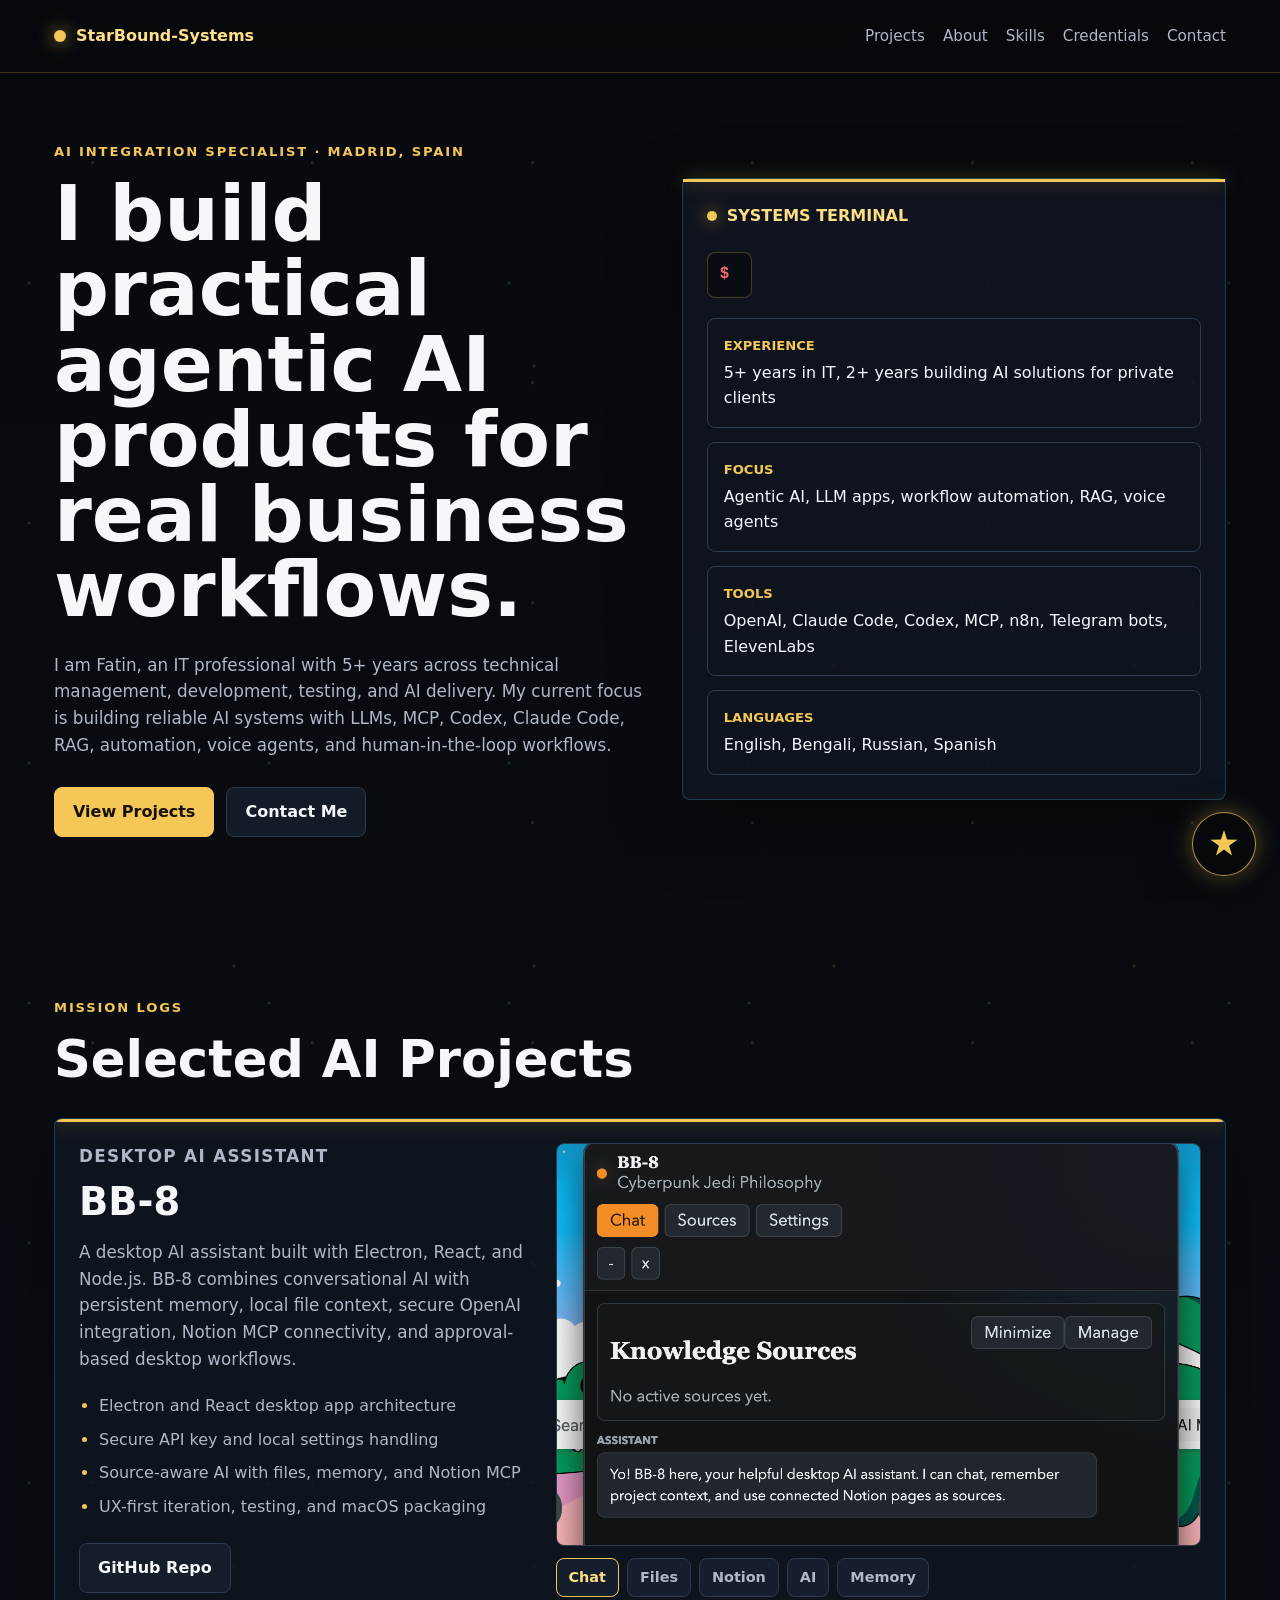
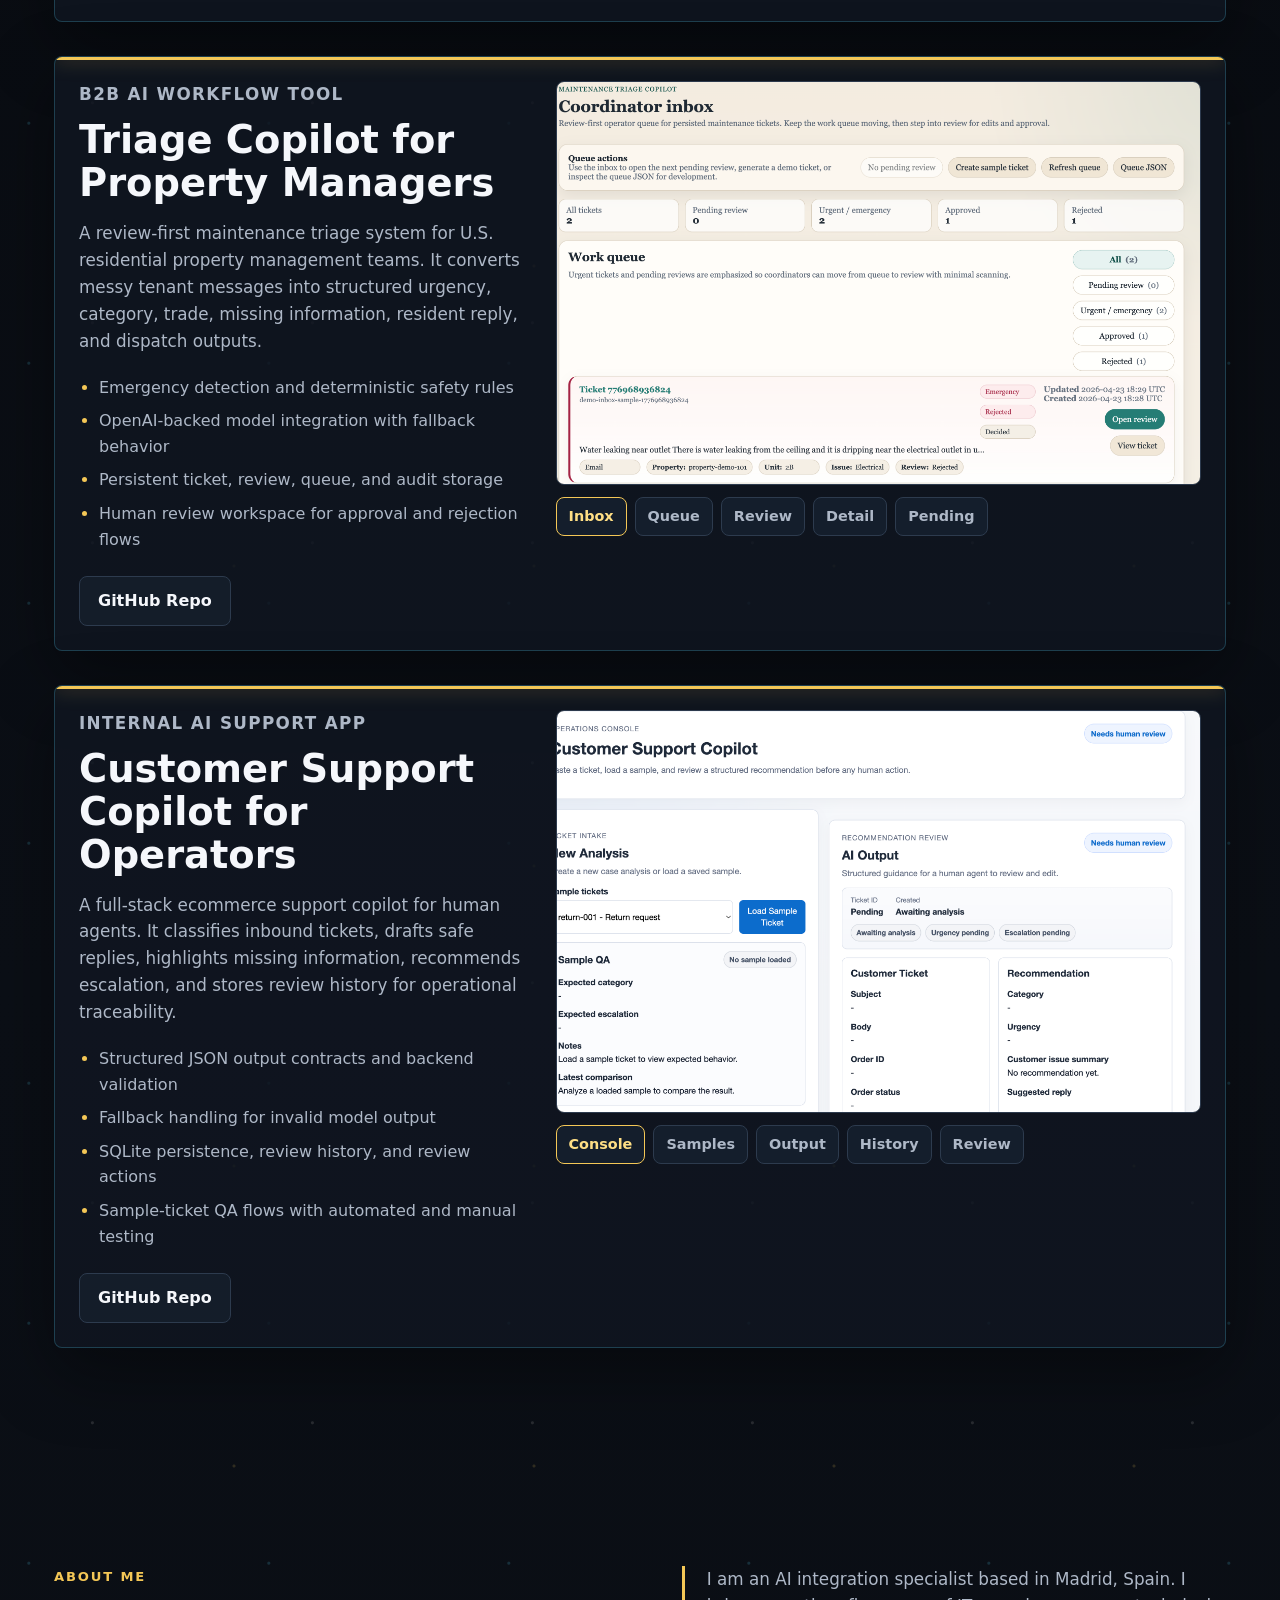
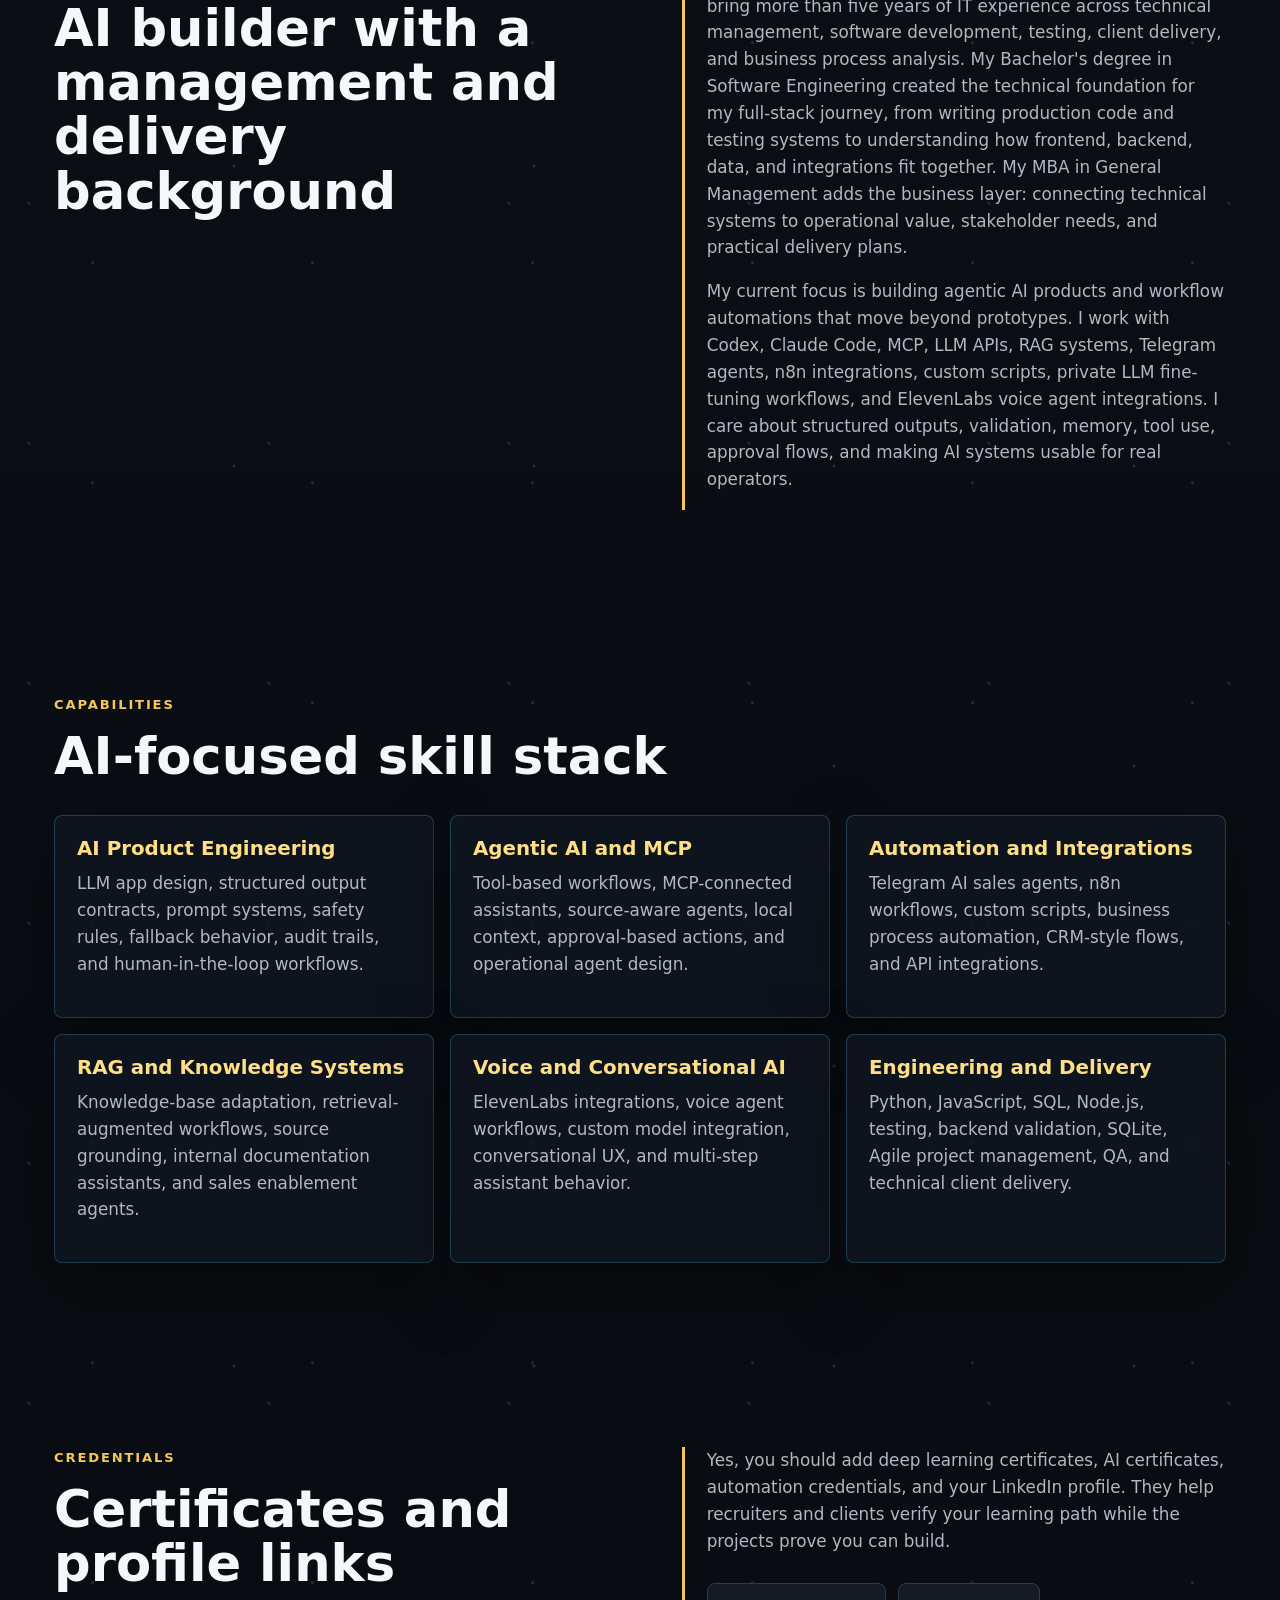
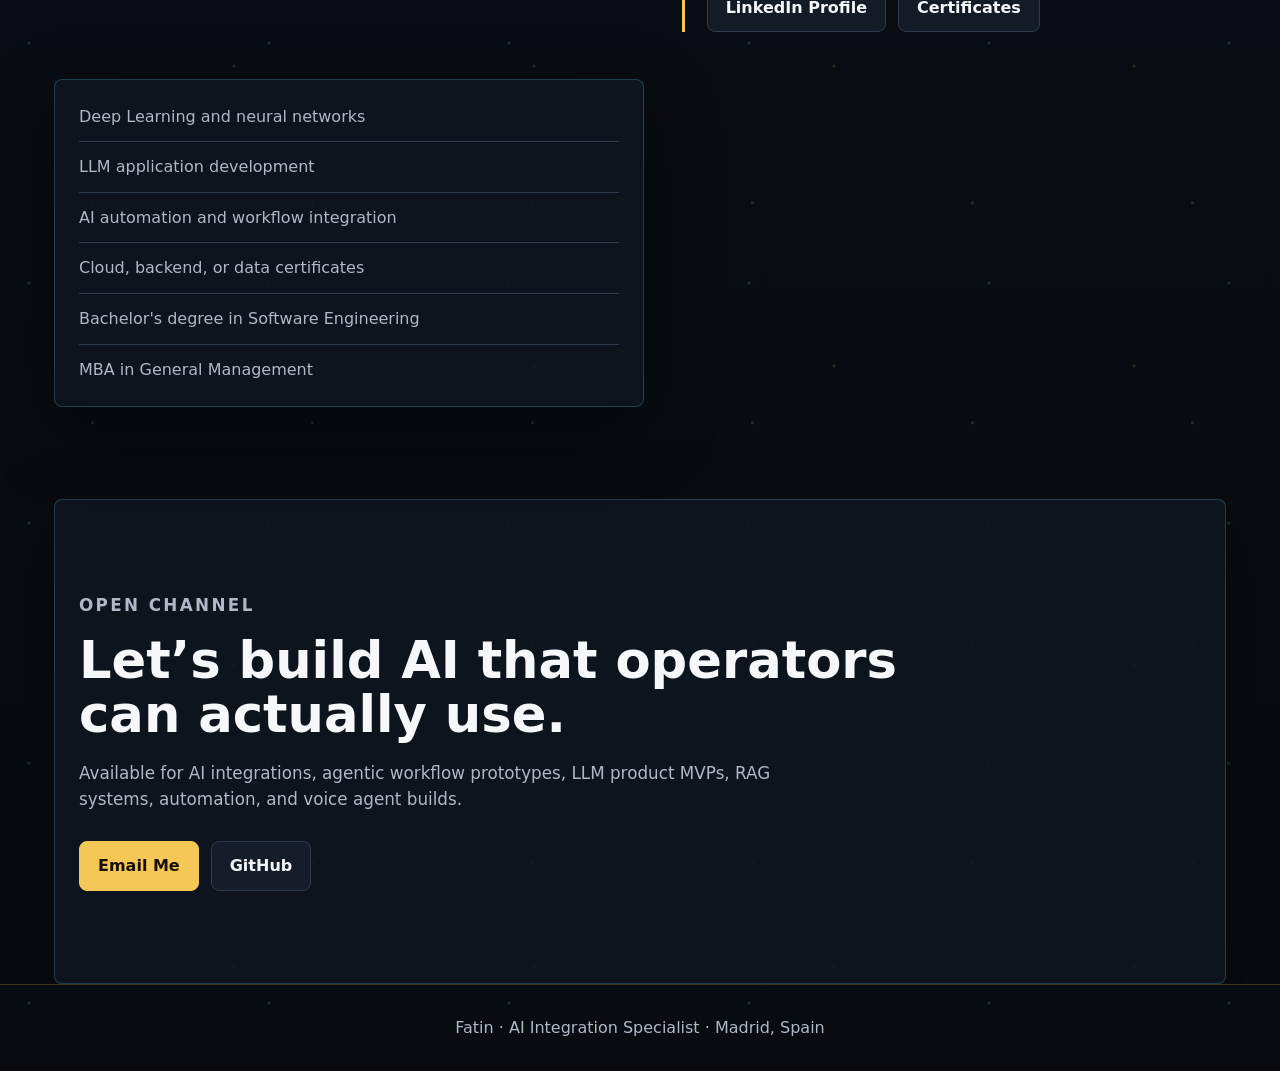
==== index.html @ 88a0e670 "To the Starrrr" ====
<!DOCTYPE html>
<html lang="en">
  <head>
    <meta charset="UTF-8" />
    <meta name="viewport" content="width=device-width, initial-scale=1.0" />
    <meta
      name="description"
      content="Fatin is an AI integration specialist and full-stack builder focused on agentic AI, workflow automation, LLM products, RAG, voice agents, and practical business AI systems."
    />
    <title>Fatin | AI Integration Specialist</title>
    <link rel="stylesheet" href="styles.css" />
  </head>
  <body>
    <header class="site-header">
      <nav class="nav" aria-label="Primary navigation">
        <a class="brand" href="#top" aria-label="StarBound-Systems portfolio home">
          <span class="brand-mark" aria-hidden="true"></span>
          <span>StarBound-Systems</span>
        </a>
        <div class="nav-links">
          <a href="#projects">Projects</a>
          <a href="#about">About</a>
          <a href="#skills">Skills</a>
          <a href="#credentials">Credentials</a>
          <a href="#contact">Contact</a>
        </div>
      </nav>
    </header>

    <main id="top">
      <section class="hero section-grid" aria-labelledby="hero-title">
        <div class="hero-copy">
          <p class="eyebrow">AI Integration Specialist · Madrid, Spain</p>
          <h1 id="hero-title">I build practical agentic AI products for real business workflows.</h1>
          <p class="hero-text">
            I am Fatin, an IT professional with 5+ years across technical management, development,
            testing, and AI delivery. My current focus is building reliable AI systems with LLMs,
            MCP, Codex, Claude Code, RAG, automation, voice agents, and human-in-the-loop workflows.
          </p>
          <div class="hero-actions" aria-label="Primary actions">
            <a class="button button-primary" href="#projects">View Projects</a>
            <a class="button button-secondary" href="#contact">Contact Me</a>
          </div>
        </div>

        <div class="command-panel" aria-label="Profile highlights">
          <div class="panel-header">
            <span class="status-light" aria-hidden="true"></span>
            <span>Systems Terminal</span>
          </div>
          <div class="terminal-line" aria-label="Startup command">
            <span class="prompt">$</span>
            <span class="typed-command">./launch StarBound-Systems</span>
          </div>
          <dl class="signal-list">
            <div>
              <dt>Experience</dt>
              <dd>5+ years in IT, 2+ years building AI solutions for private clients</dd>
            </div>
            <div>
              <dt>Focus</dt>
              <dd>Agentic AI, LLM apps, workflow automation, RAG, voice agents</dd>
            </div>
            <div>
              <dt>Tools</dt>
              <dd>OpenAI, Claude Code, Codex, MCP, n8n, Telegram bots, ElevenLabs</dd>
            </div>
            <div>
              <dt>Languages</dt>
              <dd>English, Bengali, Russian, Spanish</dd>
            </div>
          </dl>
        </div>
      </section>

      <section class="section" id="projects" aria-labelledby="projects-title">
        <div class="section-heading">
          <p class="eyebrow">Mission Logs</p>
          <h2 id="projects-title">Selected AI Projects</h2>
        </div>

        <article class="project-showcase" data-project>
          <div class="project-copy">
            <p class="project-kicker">Desktop AI assistant</p>
            <h3>BB-8</h3>
            <p>
              A desktop AI assistant built with Electron, React, and Node.js. BB-8 combines
              conversational AI with persistent memory, local file context, secure OpenAI
              integration, Notion MCP connectivity, and approval-based desktop workflows.
            </p>
            <ul class="feature-list">
              <li>Electron and React desktop app architecture</li>
              <li>Secure API key and local settings handling</li>
              <li>Source-aware AI with files, memory, and Notion MCP</li>
              <li>UX-first iteration, testing, and macOS packaging</li>
            </ul>
            <a class="button button-secondary" href="https://github.com/fashzd/BB-8-Agentic-APP" target="_blank" rel="noreferrer">GitHub Repo</a>
          </div>
          <div class="project-media">
            <img
              class="project-image"
              src="assets/projects/bb8/bb8-chat.png"
              alt="BB-8 desktop assistant chat and knowledge source interface"
              data-main-image
            />
            <div class="thumb-row" aria-label="BB-8 screenshots">
              <button class="thumb is-active" type="button" data-image="assets/projects/bb8/bb8-chat.png">Chat</button>
              <button class="thumb" type="button" data-image="assets/projects/bb8/bb8-workspace-files.png">Files</button>
              <button class="thumb" type="button" data-image="assets/projects/bb8/bb8-notion-search.png">Notion</button>
              <button class="thumb" type="button" data-image="assets/projects/bb8/bb8-ai-settings.png">AI</button>
              <button class="thumb" type="button" data-image="assets/projects/bb8/bb8-memory.png">Memory</button>
            </div>
          </div>
        </article>

        <article class="project-showcase" data-project>
          <div class="project-copy">
            <p class="project-kicker">B2B AI workflow tool</p>
            <h3>Triage Copilot for Property Managers</h3>
            <p>
              A review-first maintenance triage system for U.S. residential property management
              teams. It converts messy tenant messages into structured urgency, category, trade,
              missing information, resident reply, and dispatch outputs.
            </p>
            <ul class="feature-list">
              <li>Emergency detection and deterministic safety rules</li>
              <li>OpenAI-backed model integration with fallback behavior</li>
              <li>Persistent ticket, review, queue, and audit storage</li>
              <li>Human review workspace for approval and rejection flows</li>
            </ul>
            <a class="button button-secondary" href="https://github.com/fashzd/Tirage_Copilot_LMM_Property-Manager-DEMO-" target="_blank" rel="noreferrer">GitHub Repo</a>
          </div>
          <div class="project-media">
            <img
              class="project-image"
              src="assets/projects/triage-copilot/coordinator-inbox.png"
              alt="Maintenance Triage Copilot coordinator inbox"
              data-main-image
            />
            <div class="thumb-row" aria-label="Triage Copilot screenshots">
              <button class="thumb is-active" type="button" data-image="assets/projects/triage-copilot/coordinator-inbox.png">Inbox</button>
              <button class="thumb" type="button" data-image="assets/projects/triage-copilot/work-queue.png">Queue</button>
              <button class="thumb" type="button" data-image="assets/projects/triage-copilot/review-workspace.png">Review</button>
              <button class="thumb" type="button" data-image="assets/projects/triage-copilot/review-detail.png">Detail</button>
              <button class="thumb" type="button" data-image="assets/projects/triage-copilot/pending-review.png">Pending</button>
            </div>
          </div>
        </article>

        <article class="project-showcase" data-project>
          <div class="project-copy">
            <p class="project-kicker">Internal AI support app</p>
            <h3>Customer Support Copilot for Operators</h3>
            <p>
              A full-stack ecommerce support copilot for human agents. It classifies inbound
              tickets, drafts safe replies, highlights missing information, recommends escalation,
              and stores review history for operational traceability.
            </p>
            <ul class="feature-list">
              <li>Structured JSON output contracts and backend validation</li>
              <li>Fallback handling for invalid model output</li>
              <li>SQLite persistence, review history, and review actions</li>
              <li>Sample-ticket QA flows with automated and manual testing</li>
            </ul>
            <a class="button button-secondary" href="https://github.com/fashzd/LLM_APP_Customer_Support_COPILOT" target="_blank" rel="noreferrer">GitHub Repo</a>
          </div>
          <div class="project-media">
            <img
              class="project-image"
              src="assets/projects/customer-support-copilot/operations-console.png"
              alt="Customer Support Copilot operations console"
              data-main-image
            />
            <div class="thumb-row" aria-label="Customer Support Copilot screenshots">
              <button class="thumb is-active" type="button" data-image="assets/projects/customer-support-copilot/operations-console.png">Console</button>
              <button class="thumb" type="button" data-image="assets/projects/customer-support-copilot/sample-picker.png">Samples</button>
              <button class="thumb" type="button" data-image="assets/projects/customer-support-copilot/analysis-output.png">Output</button>
              <button class="thumb" type="button" data-image="assets/projects/customer-support-copilot/review-history.png">History</button>
              <button class="thumb" type="button" data-image="assets/projects/customer-support-copilot/review-action-saved.png">Review</button>
            </div>
          </div>
        </article>
      </section>

      <section class="section about-grid" id="about" aria-labelledby="about-title">
        <div class="section-heading">
          <p class="eyebrow">About Me</p>
          <h2 id="about-title">AI builder with a management and delivery background</h2>
        </div>
        <div class="about-copy">
          <p>
            I am an AI integration specialist based in Madrid, Spain. I bring more than five years
            of IT experience across technical management, software development, testing, client
            delivery, and business process analysis. My Bachelor&apos;s degree in Software Engineering
            created the technical foundation for my full-stack journey, from writing production
            code and testing systems to understanding how frontend, backend, data, and integrations
            fit together. My MBA in General Management adds the business layer: connecting technical
            systems to operational value, stakeholder needs, and practical delivery plans.
          </p>
          <p>
            My current focus is building agentic AI products and workflow automations that move
            beyond prototypes. I work with Codex, Claude Code, MCP, LLM APIs, RAG systems, Telegram
            agents, n8n integrations, custom scripts, private LLM fine-tuning workflows, and
            ElevenLabs voice agent integrations. I care about structured outputs, validation,
            memory, tool use, approval flows, and making AI systems usable for real operators.
          </p>
        </div>
      </section>

      <section class="section" id="skills" aria-labelledby="skills-title">
        <div class="section-heading">
          <p class="eyebrow">Capabilities</p>
          <h2 id="skills-title">AI-focused skill stack</h2>
        </div>
        <div class="skills-grid">
          <section class="skill-band">
            <h3>AI Product Engineering</h3>
            <p>LLM app design, structured output contracts, prompt systems, safety rules, fallback behavior, audit trails, and human-in-the-loop workflows.</p>
          </section>
          <section class="skill-band">
            <h3>Agentic AI and MCP</h3>
            <p>Tool-based workflows, MCP-connected assistants, source-aware agents, local context, approval-based actions, and operational agent design.</p>
          </section>
          <section class="skill-band">
            <h3>Automation and Integrations</h3>
            <p>Telegram AI sales agents, n8n workflows, custom scripts, business process automation, CRM-style flows, and API integrations.</p>
          </section>
          <section class="skill-band">
            <h3>RAG and Knowledge Systems</h3>
            <p>Knowledge-base adaptation, retrieval-augmented workflows, source grounding, internal documentation assistants, and sales enablement agents.</p>
          </section>
          <section class="skill-band">
            <h3>Voice and Conversational AI</h3>
            <p>ElevenLabs integrations, voice agent workflows, custom model integration, conversational UX, and multi-step assistant behavior.</p>
          </section>
          <section class="skill-band">
            <h3>Engineering and Delivery</h3>
            <p>Python, JavaScript, SQL, Node.js, testing, backend validation, SQLite, Agile project management, QA, and technical client delivery.</p>
          </section>
        </div>
      </section>

      <section class="section credential-grid" id="credentials" aria-labelledby="credentials-title">
        <div class="section-heading">
          <p class="eyebrow">Credentials</p>
          <h2 id="credentials-title">Certificates and profile links</h2>
        </div>
        <div class="credential-copy">
          <p>
            Yes, you should add deep learning certificates, AI certificates, automation credentials,
            and your LinkedIn profile. They help recruiters and clients verify your learning path
            while the projects prove you can build.
          </p>
          <div class="credential-actions">
            <a class="button button-secondary" href="#" aria-label="LinkedIn profile placeholder">LinkedIn Profile</a>
            <a class="button button-secondary" href="#" aria-label="Certificates placeholder">Certificates</a>
          </div>
        </div>
        <ul class="credential-list">
          <li>Deep Learning and neural networks</li>
          <li>LLM application development</li>
          <li>AI automation and workflow integration</li>
          <li>Cloud, backend, or data certificates</li>
          <li>Bachelor&apos;s degree in Software Engineering</li>
          <li>MBA in General Management</li>
        </ul>
      </section>

      <section class="section contact-section" id="contact" aria-labelledby="contact-title">
        <p class="eyebrow">Open Channel</p>
        <h2 id="contact-title">Let’s build AI that operators can actually use.</h2>
        <p>
          Available for AI integrations, agentic workflow prototypes, LLM product MVPs, RAG systems,
          automation, and voice agent builds.
        </p>
        <div class="hero-actions">
          <a class="button button-primary" href="mailto:fatinruhul@gmail.com">Email Me</a>
          <a class="button button-secondary" href="https://github.com/fashzd" target="_blank" rel="noreferrer">GitHub</a>
        </div>
      </section>
    </main>

    <footer class="footer">
      <p>Fatin · AI Integration Specialist · Madrid, Spain</p>
    </footer>

    <a
      class="star-mail"
      href="mailto:fatinruhul@gmail.com?subject=Star%20Ship%20Voyage%20Mission&body=Dear%20Fatiin%2C%0D%0A%0D%0AI%20want%20to%20hire%20you%20and%20buy%20a%20ticket%20to%20your%20Star%20Ship%20for%20a%20voyage%20mission%20for%20maximum%20business%20automation%20and%20send%20my%20business%20to%20the%20mooooooooooon"
      aria-label="Send Fatin a Star Ship hiring email"
      title="Launch hiring message"
    >
      <span aria-hidden="true"></span>
    </a>

    <script src="script.js"></script>
  </body>
</html>
---- styles.css ----
:root {
  color-scheme: dark;
  --bg: #07090d;
  --surface: #101722;
  --surface-2: #151f2d;
  --line: #2d3b4e;
  --text: #f5f7fb;
  --muted: #aeb8c7;
  --gold: #f4c756;
  --gold-2: #ffdf85;
  --cyan: #56d8ff;
  --green: #79e0a3;
  --red: #ff6b6b;
  --shadow: 0 24px 70px rgba(0, 0, 0, 0.38);
  --radius: 8px;
}

* {
  box-sizing: border-box;
}

html {
  scroll-behavior: smooth;
}

body {
  margin: 0;
  background:
    radial-gradient(circle at 12% 18%, rgba(86, 216, 255, 0.16) 0 1px, transparent 2px),
    radial-gradient(circle at 78% 22%, rgba(244, 199, 86, 0.16) 0 1px, transparent 2px),
    radial-gradient(circle at 42% 74%, rgba(255, 255, 255, 0.12) 0 1px, transparent 2px),
    linear-gradient(180deg, #07090d 0%, #0b0f16 44%, #080b10 100%);
  background-size: 240px 240px, 300px 300px, 220px 220px, auto;
  color: var(--text);
  font-family:
    Inter, ui-sans-serif, system-ui, -apple-system, BlinkMacSystemFont, "Segoe UI", sans-serif;
  line-height: 1.6;
}

a {
  color: inherit;
  text-decoration: none;
}

img {
  display: block;
  max-width: 100%;
}

.site-header {
  position: sticky;
  top: 0;
  z-index: 20;
  border-bottom: 1px solid rgba(244, 199, 86, 0.22);
  background: rgba(7, 9, 13, 0.84);
  backdrop-filter: blur(16px);
}

.nav {
  align-items: center;
  display: flex;
  gap: 24px;
  justify-content: space-between;
  margin: 0 auto;
  max-width: 1220px;
  min-height: 72px;
  padding: 0 24px;
}

.brand,
.nav-links {
  align-items: center;
  display: flex;
}

.brand {
  color: var(--gold-2);
  font-weight: 800;
  gap: 10px;
  letter-spacing: 0;
}

.brand-mark {
  animation: alert-pulse 2.4s ease-in-out infinite;
  background: var(--gold);
  border-radius: 50%;
  box-shadow: 0 0 18px rgba(244, 199, 86, 0.78);
  height: 12px;
  width: 12px;
}

@keyframes alert-pulse {
  0%,
  100% {
    background: var(--gold);
    box-shadow: 0 0 18px rgba(244, 199, 86, 0.78);
  }

  45%,
  55% {
    background: var(--red);
    box-shadow: 0 0 20px rgba(255, 107, 107, 0.9);
  }
}

@keyframes terminal-type {
  0%,
  18% {
    width: 0;
  }

  58%,
  88% {
    width: 26ch;
  }

  100% {
    width: 0;
  }
}

@keyframes cursor-blink {
  0%,
  50% {
    opacity: 1;
  }

  51%,
  100% {
    opacity: 0;
  }
}

.nav-links {
  color: var(--muted);
  flex-wrap: wrap;
  font-size: 0.95rem;
  gap: 18px;
  justify-content: flex-end;
}

.nav-links a:hover,
.nav-links a:focus-visible {
  color: var(--gold-2);
}

main {
  overflow: hidden;
}

.section,
.hero {
  margin: 0 auto;
  max-width: 1220px;
  padding: 92px 24px;
}

.section-grid,
.about-grid,
.credential-grid {
  display: grid;
  gap: 38px;
  grid-template-columns: minmax(0, 1.04fr) minmax(320px, 0.96fr);
}

.hero {
  align-items: center;
  min-height: calc(100vh - 72px);
  padding-bottom: 68px;
  padding-top: 68px;
}

.eyebrow {
  color: var(--gold);
  font-size: 0.82rem;
  font-weight: 800;
  letter-spacing: 0.14em;
  margin: 0 0 14px;
  text-transform: uppercase;
}

h1,
h2,
h3,
p {
  margin-top: 0;
}

h1 {
  font-size: clamp(2.6rem, 6vw, 5.8rem);
  letter-spacing: 0;
  line-height: 0.98;
  margin-bottom: 24px;
  max-width: 840px;
}

h2 {
  font-size: clamp(2rem, 4vw, 3.5rem);
  letter-spacing: 0;
  line-height: 1.06;
  margin-bottom: 18px;
}

h3 {
  font-size: clamp(1.5rem, 3vw, 2.4rem);
  line-height: 1.12;
  margin-bottom: 16px;
}

.hero-text,
.about-copy p,
.credential-copy p,
.contact-section p,
.project-copy p,
.skill-band p {
  color: var(--muted);
  font-size: 1.05rem;
}

.hero-text {
  max-width: 760px;
}

.hero-actions,
.credential-actions {
  display: flex;
  flex-wrap: wrap;
  gap: 12px;
  margin-top: 28px;
}

.button {
  align-items: center;
  border: 1px solid var(--line);
  border-radius: var(--radius);
  display: inline-flex;
  font-weight: 800;
  justify-content: center;
  min-height: 46px;
  padding: 11px 18px;
  transition: border-color 160ms ease, color 160ms ease, background 160ms ease, transform 160ms ease;
}

.button:hover,
.button:focus-visible {
  transform: translateY(-1px);
}

.button-primary {
  background: var(--gold);
  border-color: var(--gold);
  color: #181005;
}

.button-secondary {
  background: rgba(21, 31, 45, 0.82);
  color: var(--text);
}

.button-secondary:hover,
.button-secondary:focus-visible {
  border-color: var(--gold);
  color: var(--gold-2);
}

.command-panel,
.project-showcase,
.skill-band,
.credential-list,
.contact-section {
  background: rgba(16, 23, 34, 0.82);
  border: 1px solid rgba(86, 216, 255, 0.22);
  border-radius: var(--radius);
  box-shadow: var(--shadow);
}

.command-panel {
  min-height: 430px;
  padding: 24px;
  position: relative;
}

.command-panel::before,
.project-showcase::before {
  background: var(--gold);
  box-shadow: 0 0 18px rgba(244, 199, 86, 0.55);
  content: "";
  display: block;
  height: 3px;
  left: 0;
  position: absolute;
  top: 0;
  width: 100%;
}

.panel-header {
  align-items: center;
  color: var(--gold-2);
  display: flex;
  font-weight: 800;
  gap: 10px;
  margin-bottom: 24px;
  text-transform: uppercase;
}

.status-light {
  animation: alert-pulse 2.4s ease-in-out infinite;
  background: var(--gold);
  border-radius: 50%;
  box-shadow: 0 0 18px rgba(244, 199, 86, 0.78);
  height: 10px;
  width: 10px;
}

.terminal-line {
  align-items: center;
  background: rgba(7, 9, 13, 0.58);
  border: 1px solid rgba(244, 199, 86, 0.26);
  border-radius: var(--radius);
  color: var(--gold-2);
  display: inline-flex;
  font-family: "SFMono-Regular", Consolas, "Liberation Mono", monospace;
  font-size: 0.98rem;
  gap: 10px;
  margin: 0 0 20px;
  max-width: 100%;
  min-height: 42px;
  overflow: hidden;
  padding: 9px 12px;
}

.prompt {
  color: var(--red);
  font-weight: 800;
}

.typed-command {
  display: inline-block;
  max-width: 26ch;
  overflow: hidden;
  position: relative;
  white-space: nowrap;
  width: 0;
  animation: terminal-type 4.2s steps(26, end) infinite;
}

.typed-command::after {
  animation: cursor-blink 1s step-end infinite;
  background: var(--gold);
  content: "";
  height: 1.25em;
  position: absolute;
  right: 0;
  top: 0.1em;
  width: 2px;
}

.signal-list {
  display: grid;
  gap: 14px;
  margin: 0;
}

.signal-list div {
  border: 1px solid var(--line);
  border-radius: var(--radius);
  padding: 16px;
}

.signal-list dt {
  color: var(--gold);
  font-size: 0.82rem;
  font-weight: 800;
  margin-bottom: 4px;
  text-transform: uppercase;
}

.signal-list dd {
  color: var(--text);
  margin: 0;
}

.section-heading {
  margin-bottom: 32px;
}

.project-showcase {
  display: grid;
  gap: 28px;
  grid-template-columns: minmax(280px, 0.82fr) minmax(0, 1.18fr);
  margin-bottom: 34px;
  overflow: hidden;
  padding: 24px;
  position: relative;
}

.project-kicker {
  color: var(--cyan);
  font-weight: 800;
  letter-spacing: 0.08em;
  margin-bottom: 10px;
  text-transform: uppercase;
}

.feature-list {
  color: var(--muted);
  display: grid;
  gap: 8px;
  margin: 20px 0 24px;
  padding-left: 20px;
}

.feature-list li::marker {
  color: var(--gold);
}

.project-media {
  min-width: 0;
}

.project-image {
  aspect-ratio: 16 / 10;
  background: #0a0d12;
  border: 1px solid var(--line);
  border-radius: var(--radius);
  object-fit: cover;
  object-position: top center;
  width: 100%;
}

.thumb-row {
  display: flex;
  flex-wrap: wrap;
  gap: 8px;
  margin-top: 12px;
}

.thumb {
  background: rgba(21, 31, 45, 0.94);
  border: 1px solid var(--line);
  border-radius: var(--radius);
  color: var(--muted);
  cursor: pointer;
  font: inherit;
  font-size: 0.9rem;
  font-weight: 800;
  min-height: 38px;
  padding: 7px 12px;
}

.thumb:hover,
.thumb:focus-visible,
.thumb.is-active {
  border-color: var(--gold);
  color: var(--gold-2);
}

.about-copy,
.credential-copy {
  align-self: start;
  border-left: 3px solid var(--gold);
  padding-left: 22px;
}

.skills-grid {
  display: grid;
  gap: 16px;
  grid-template-columns: repeat(3, minmax(0, 1fr));
}

.skill-band {
  padding: 22px;
}

.skill-band h3 {
  color: var(--gold-2);
  font-size: 1.24rem;
  margin-bottom: 10px;
}

.credential-list {
  color: var(--muted);
  display: grid;
  gap: 12px;
  list-style: none;
  margin: 0;
  padding: 24px;
}

.credential-list li {
  border-bottom: 1px solid var(--line);
  padding-bottom: 12px;
}

.credential-list li:last-child {
  border-bottom: 0;
  padding-bottom: 0;
}

.contact-section {
  max-width: 1172px;
}

.contact-section h2 {
  max-width: 860px;
}

.contact-section p {
  max-width: 740px;
}

.footer {
  border-top: 1px solid rgba(244, 199, 86, 0.22);
  color: var(--muted);
  padding: 30px 24px;
  text-align: center;
}

.footer p {
  margin: 0;
}

.star-mail {
  align-items: center;
  background: rgba(7, 9, 13, 0.9);
  border: 1px solid rgba(244, 199, 86, 0.72);
  border-radius: 50%;
  bottom: 24px;
  box-shadow: 0 0 22px rgba(244, 199, 86, 0.34), 0 18px 50px rgba(0, 0, 0, 0.46);
  display: flex;
  height: 64px;
  justify-content: center;
  overflow: visible;
  position: fixed;
  right: 24px;
  transition: box-shadow 180ms ease, transform 180ms ease;
  width: 64px;
  z-index: 30;
}

.star-mail span {
  background: var(--gold);
  clip-path: polygon(
    50% 0%,
    61% 34%,
    98% 35%,
    68% 56%,
    79% 91%,
    50% 70%,
    21% 91%,
    32% 56%,
    2% 35%,
    39% 34%
  );
  display: block;
  filter: drop-shadow(0 0 10px rgba(244, 199, 86, 0.72));
  height: 28px;
  transition: transform 180ms ease;
  width: 28px;
}

.star-mail::before,
.star-mail::after {
  border: 1px solid rgba(244, 199, 86, 0.5);
  border-radius: 50%;
  content: "";
  inset: -8px;
  opacity: 0;
  pointer-events: none;
  position: absolute;
  transition: opacity 180ms ease;
}

.star-mail::after {
  border-style: dashed;
  inset: -15px;
}

.star-mail:hover,
.star-mail:focus-visible {
  box-shadow: 0 0 30px rgba(244, 199, 86, 0.58), 0 22px 60px rgba(0, 0, 0, 0.54);
  outline: none;
  transform: translateY(-6px) rotate(-7deg) scale(1.04);
}

.star-mail:hover span,
.star-mail:focus-visible span {
  animation: star-warp 900ms ease-in-out infinite;
}

.star-mail:hover::before,
.star-mail:focus-visible::before {
  animation: orbit-ring 1.4s linear infinite;
  opacity: 1;
}

.star-mail:hover::after,
.star-mail:focus-visible::after {
  animation: orbit-ring 2s linear reverse infinite;
  opacity: 1;
}

@keyframes star-warp {
  0%,
  100% {
    transform: rotate(0deg) scale(1);
  }

  45% {
    transform: rotate(144deg) scale(1.16);
  }

  70% {
    transform: rotate(216deg) scale(0.94);
  }
}

@keyframes orbit-ring {
  to {
    transform: rotate(360deg);
  }
}

@media (max-width: 980px) {
  .section-grid,
  .about-grid,
  .credential-grid,
  .project-showcase,
  .skills-grid {
    grid-template-columns: 1fr;
  }

  .hero {
    min-height: auto;
  }

  .nav {
    align-items: flex-start;
    flex-direction: column;
    padding-bottom: 16px;
    padding-top: 16px;
  }

  .nav-links {
    justify-content: flex-start;
  }
}

@media (max-width: 640px) {
  .section,
  .hero {
    padding: 58px 16px;
  }

  .nav {
    padding-left: 16px;
    padding-right: 16px;
  }

  .nav-links {
    gap: 12px;
  }

  .project-showcase,
  .command-panel,
  .skill-band,
  .credential-list,
  .contact-section {
    padding: 18px;
  }

  .project-image {
    aspect-ratio: 4 / 3;
  }

  .thumb {
    flex: 1 1 auto;
  }

  .star-mail {
    bottom: 16px;
    height: 56px;
    right: 16px;
    width: 56px;
  }

  .star-mail span {
    height: 24px;
    width: 24px;
  }
}
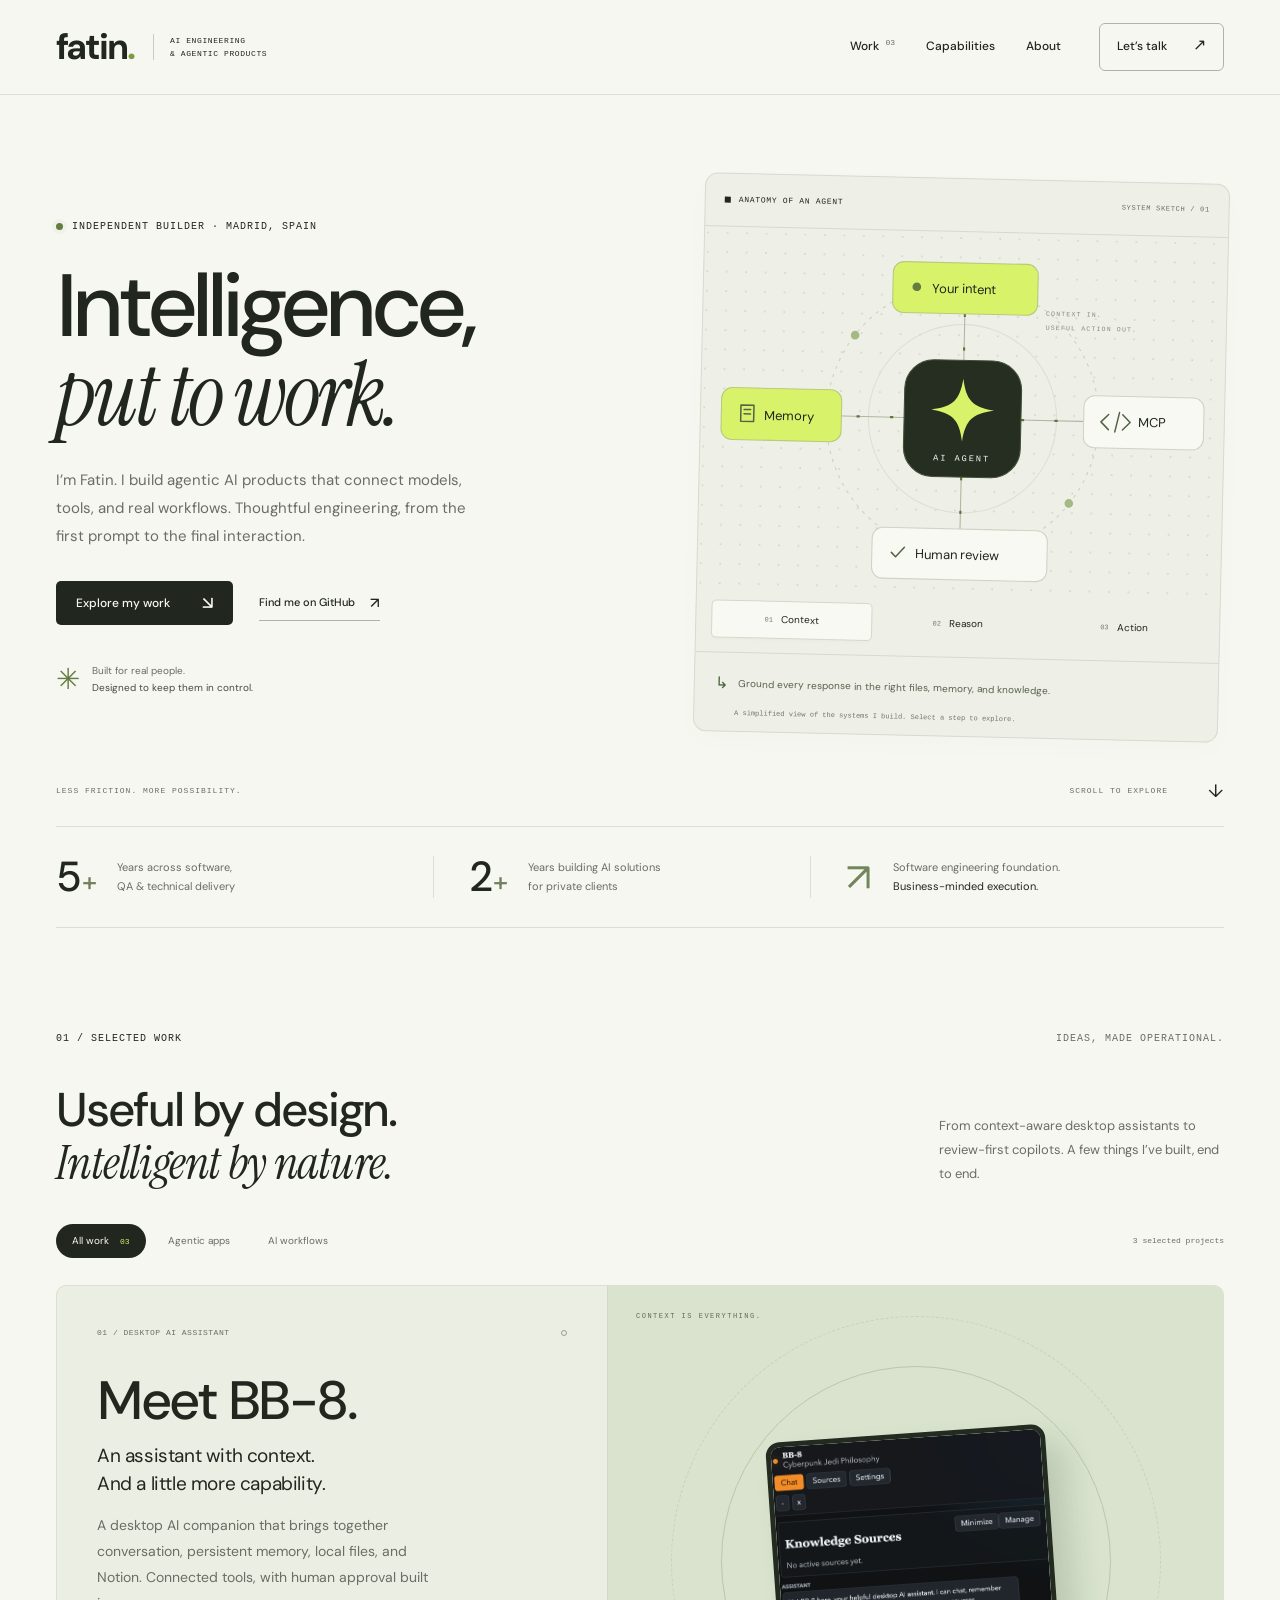
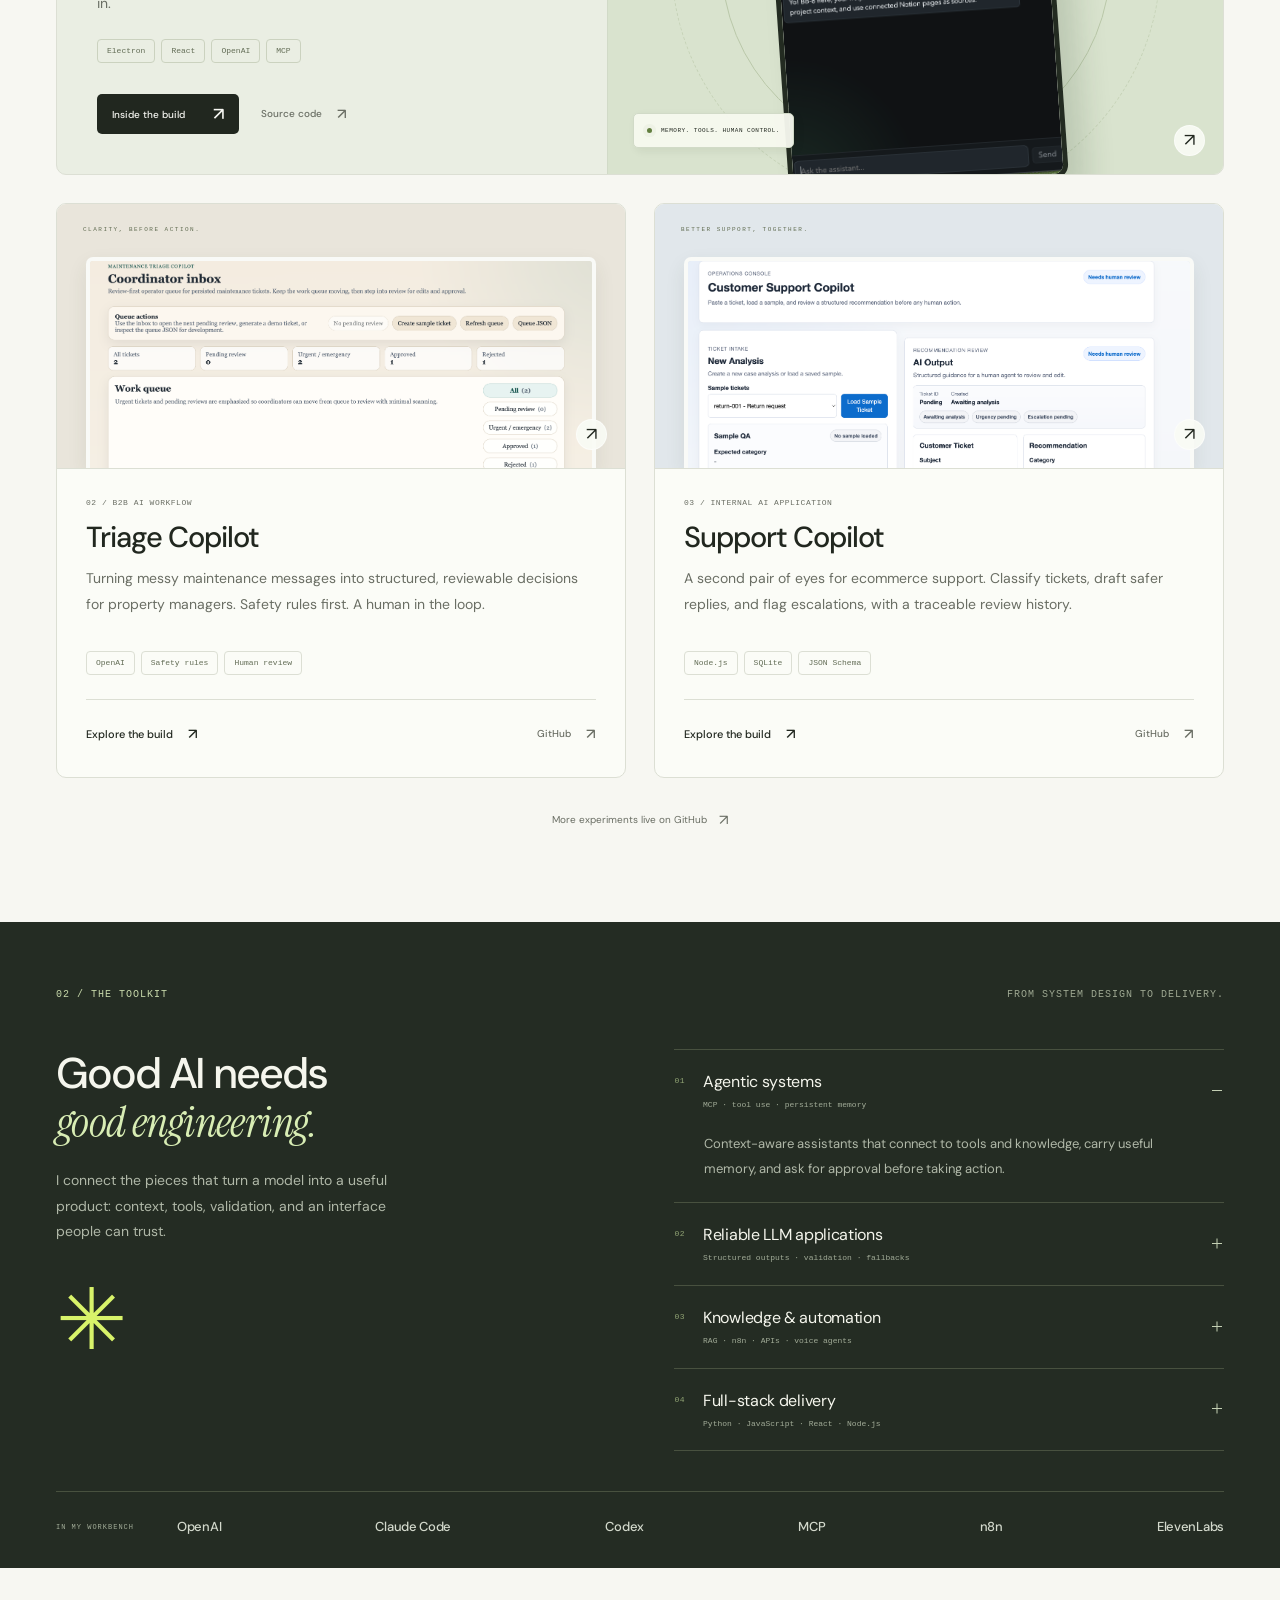
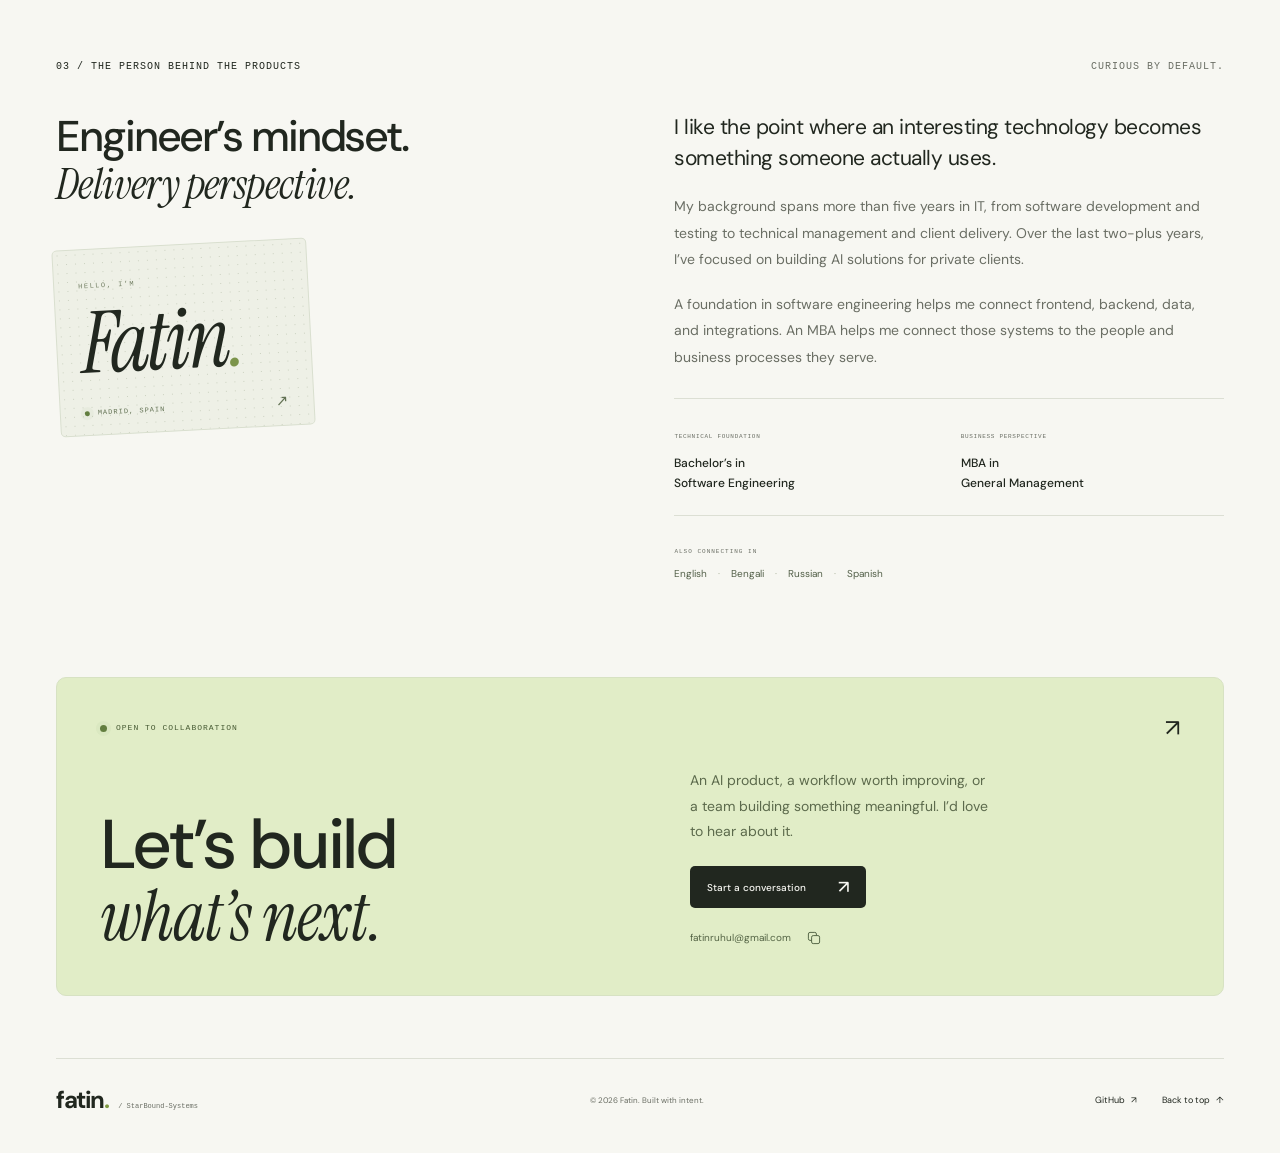
==== commit 44471a73: "Redesign portfolio around AI engineering and agentic products" ====
--- a/index.html
+++ b/index.html
@@ -3,296 +3,137 @@
   <head>
     <meta charset="UTF-8" />
     <meta name="viewport" content="width=device-width, initial-scale=1.0" />
-    <meta
-      name="description"
-      content="Fatin is an AI integration specialist and full-stack builder focused on agentic AI, workflow automation, LLM products, RAG, voice agents, and practical business AI systems."
-    />
-    <title>Fatin | AI Integration Specialist</title>
+    <meta name="theme-color" content="#f7f7f2" />
+    <meta name="description" content="Fatin builds agentic AI products, context-aware assistants, and reliable LLM workflows. Explore selected AI engineering projects, built in Madrid." />
+    <meta property="og:type" content="website" />
+    <meta property="og:title" content="Fatin — AI Engineering & Agentic Products" />
+    <meta property="og:description" content="Intelligence, put to work. Agentic AI products with thoughtful engineering behind every interaction." />
+    <meta property="og:url" content="https://fashzd.github.io/" />
+    <meta property="og:image" content="https://fashzd.github.io/assets/social-preview.png" />
+    <meta property="og:image:width" content="1200" />
+    <meta property="og:image:height" content="630" />
+    <meta property="og:image:alt" content="Fatin — Intelligence, put to work. AI engineering and agentic products, Madrid, Spain." />
+    <meta name="twitter:card" content="summary_large_image" />
+    <link rel="canonical" href="https://fashzd.github.io/" />
+    <link rel="icon" href="assets/favicon.svg" type="image/svg+xml" />
+    <link rel="preload" href="assets/fonts/dm-sans-regular.ttf" as="font" type="font/ttf" crossorigin />
+    <link rel="preload" href="assets/fonts/instrument-serif-italic.ttf" as="font" type="font/ttf" crossorigin />
     <link rel="stylesheet" href="styles.css" />
+    <script src="script.js" defer></script>
+    <title>Fatin — AI Engineering & Agentic Products</title>
+    <script type="application/ld+json">
+      {"@context":"https://schema.org","@type":"Person","name":"Fatin","url":"https://fashzd.github.io/","sameAs":["https://github.com/fashzd"],"email":"mailto:fatinruhul@gmail.com","homeLocation":{"@type":"Place","name":"Madrid, Spain"},"knowsAbout":["Agentic AI","MCP","LLM applications","Retrieval-augmented generation","Workflow automation"]}
+    </script>
   </head>
   <body>
+    <a class="skip-link" href="#main-content">Skip to content</a>
     <header class="site-header">
-      <nav class="nav" aria-label="Primary navigation">
-        <a class="brand" href="#top" aria-label="StarBound-Systems portfolio home">
-          <span class="brand-mark" aria-hidden="true"></span>
-          <span>StarBound-Systems</span>
-        </a>
-        <div class="nav-links">
-          <a href="#projects">Projects</a>
-          <a href="#about">About</a>
-          <a href="#skills">Skills</a>
-          <a href="#credentials">Credentials</a>
-          <a href="#contact">Contact</a>
+      <nav class="nav wrap" aria-label="Primary navigation">
+        <a class="brand" href="#top" aria-label="Fatin — home">fatin<span class="brand-dot">.</span><span class="brand-caption">AI ENGINEERING<br />& AGENTIC PRODUCTS</span></a>
+        <button class="menu-toggle" type="button" aria-expanded="false" aria-controls="nav-links" hidden><span>Menu</span><span class="menu-icon" aria-hidden="true"></span></button>
+        <div class="nav-links" id="nav-links">
+          <a href="#projects" data-nav>Work <span>03</span></a>
+          <a href="#skills" data-nav>Capabilities</a>
+          <a href="#about" data-nav>About</a>
+          <a class="nav-contact" href="#contact">Let’s talk <span aria-hidden="true">↗</span></a>
         </div>
       </nav>
     </header>
 
-    <main id="top">
-      <section class="hero section-grid" aria-labelledby="hero-title">
+    <main id="main-content">
+      <section class="hero wrap" id="top" aria-labelledby="hero-title">
         <div class="hero-copy">
-          <p class="eyebrow">AI Integration Specialist · Madrid, Spain</p>
-          <h1 id="hero-title">I build practical agentic AI products for real business workflows.</h1>
-          <p class="hero-text">
-            I am Fatin, an IT professional with 5+ years across technical management, development,
-            testing, and AI delivery. My current focus is building reliable AI systems with LLMs,
-            MCP, Codex, Claude Code, RAG, automation, voice agents, and human-in-the-loop workflows.
-          </p>
-          <div class="hero-actions" aria-label="Primary actions">
-            <a class="button button-primary" href="#projects">View Projects</a>
-            <a class="button button-secondary" href="#contact">Contact Me</a>
+          <p class="eyebrow"><span class="status-dot" aria-hidden="true"></span> INDEPENDENT BUILDER · MADRID, SPAIN</p>
+          <h1 id="hero-title">Intelligence,<br /><em>put to work.</em></h1>
+          <p class="hero-description">I’m Fatin. I build agentic AI products that connect models, tools, and real workflows. Thoughtful engineering, from the first prompt to the final interaction.</p>
+          <div class="hero-actions">
+            <a class="button button-dark" href="#projects">Explore my work <span aria-hidden="true">↘</span></a>
+            <a class="text-link" href="https://github.com/fashzd" target="_blank" rel="noopener noreferrer">Find me on GitHub <span aria-hidden="true">↗</span></a>
           </div>
+          <div class="hero-note"><span class="little-star" aria-hidden="true">✳</span><p>Built for real people.<br /><strong>Designed to keep them in control.</strong></p></div>
         </div>
 
-        <div class="command-panel" aria-label="Profile highlights">
-          <div class="panel-header">
-            <span class="status-light" aria-hidden="true"></span>
-            <span>Systems Terminal</span>
+        <div class="system-panel" data-stage="context" aria-label="Interactive agent architecture illustration">
+          <div class="system-header"><span><span class="tiny-square" aria-hidden="true"></span> ANATOMY OF AN AGENT</span><span class="system-version">SYSTEM SKETCH / 01</span></div>
+          <div class="system-graph">
+            <svg class="agent-graph" viewBox="0 0 480 340" role="img" aria-labelledby="graph-title graph-desc">
+              <title id="graph-title">A connected, human-guided AI agent</title>
+              <desc id="graph-desc">Intent connects to an AI agent, which uses context, memory and MCP tools before returning an action for human review.</desc>
+              <defs><pattern id="dots" width="18" height="18" patternUnits="userSpaceOnUse"><circle cx="1" cy="1" r="0.8" fill="#cbcec3" /></pattern></defs>
+              <rect width="480" height="340" fill="url(#dots)" />
+              <circle class="orbit orbit-outer" cx="240" cy="168" r="126" />
+              <circle class="orbit orbit-inner" cx="240" cy="168" r="87" />
+              <path class="connector" d="M240 71V114 M111 168H186 M294 168H369 M240 222V270" />
+              <path class="flow-dot" d="M240 71V114 M111 168H186 M294 168H369 M240 222V270" />
+              <g class="graph-node node-intent"><rect x="173" y="24" width="134" height="47" rx="10" /><circle cx="195" cy="47" r="4" /><text x="209" y="52">Your intent</text></g>
+              <g class="graph-node node-memory"><rect x="17" y="144" width="111" height="48" rx="10" /><path d="M35 160h12v15H35z M38 164h6 M38 168h6" /><text x="57" y="173">Memory</text></g>
+              <g class="graph-node node-tools"><rect x="352" y="144" width="111" height="48" rx="10" /><path d="m375 161-7 7 7 7m13-14 7 7-7 7m-3-16-4 18" /><text x="402" y="172">MCP</text></g>
+              <g class="agent-core"><rect x="186" y="114" width="108" height="108" rx="27" /><path class="core-star" d="M240 131c3 20 9 26 29 29-20 3-26 9-29 29-3-20-9-26-29-29 20-3 26-9 29-29Z" /><text x="240" y="207" text-anchor="middle">AI AGENT</text></g>
+              <g class="graph-node node-review"><rect x="159" y="270" width="162" height="47" rx="10" /><path d="m177 293 4 4 8-9" /><text x="199" y="298">Human review</text></g>
+              <text class="graph-label" x="315" y="71">CONTEXT IN.</text><text class="graph-label" x="315" y="84">USEFUL ACTION OUT.</text>
+              <circle class="orbit-point" cx="139" cy="93" r="4" /><circle class="orbit-point" cx="340" cy="244" r="4" />
+            </svg>
           </div>
-          <div class="terminal-line" aria-label="Startup command">
-            <span class="prompt">$</span>
-            <span class="typed-command">./launch StarBound-Systems</span>
+          <div class="system-controls" aria-label="Explore the agent workflow" hidden>
+            <button type="button" data-stage-button="context" aria-pressed="true"><span>01</span> Context</button>
+            <button type="button" data-stage-button="reason" aria-pressed="false"><span>02</span> Reason</button>
+            <button type="button" data-stage-button="action" aria-pressed="false"><span>03</span> Action</button>
           </div>
-          <dl class="signal-list">
-            <div>
-              <dt>Experience</dt>
-              <dd>5+ years in IT, 2+ years building AI solutions for private clients</dd>
-            </div>
-            <div>
-              <dt>Focus</dt>
-              <dd>Agentic AI, LLM apps, workflow automation, RAG, voice agents</dd>
-            </div>
-            <div>
-              <dt>Tools</dt>
-              <dd>OpenAI, Claude Code, Codex, MCP, n8n, Telegram bots, ElevenLabs</dd>
-            </div>
-            <div>
-              <dt>Languages</dt>
-              <dd>English, Bengali, Russian, Spanish</dd>
-            </div>
-          </dl>
+          <p class="system-description" aria-live="polite" data-stage-description><span class="description-marker" aria-hidden="true">↳</span> Ground every response in the right files, memory, and knowledge.</p>
+          <span class="system-footnote">A simplified view of the systems I build. Select a step to explore.</span>
         </div>
+
+        <div class="hero-bottom"><span>LESS FRICTION. MORE POSSIBILITY.</span><a href="#projects">SCROLL TO EXPLORE <span aria-hidden="true">↓</span></a></div>
       </section>
 
-      <section class="section" id="projects" aria-labelledby="projects-title">
-        <div class="section-heading">
-          <p class="eyebrow">Mission Logs</p>
-          <h2 id="projects-title">Selected AI Projects</h2>
+      <div class="proof-strip wrap" aria-label="Experience at a glance">
+        <div><strong>5<span>+</span></strong><p>Years across software,<br />QA & technical delivery</p></div>
+        <div><strong>2<span>+</span></strong><p>Years building AI solutions<br />for private clients</p></div>
+        <div><span class="proof-symbol" aria-hidden="true">↗</span><p>Software engineering foundation.<br /><strong>Business-minded execution.</strong></p></div>
+      </div>
+
+      <section class="work-section wrap" id="projects" aria-labelledby="projects-title">
+        <div class="section-topline"><p class="eyebrow">01 / SELECTED WORK</p><span class="section-aside">IDEAS, MADE OPERATIONAL.</span></div>
+        <div class="work-heading"><h2 id="projects-title">Useful by design.<br /><em>Intelligent by nature.</em></h2><p>From context-aware desktop assistants to review-first copilots. A few things I’ve built, end to end.</p></div>
+        <div class="work-toolbar"><div class="project-filters" aria-label="Filter projects" hidden><button type="button" data-filter="all" aria-pressed="true">All work <span>03</span></button><button type="button" data-filter="agents" aria-pressed="false">Agentic apps</button><button type="button" data-filter="workflows" aria-pressed="false">AI workflows</button></div><p class="project-count" aria-live="polite">3 selected projects</p></div>
+
+        <div class="project-grid">
+          <article class="project-card project-featured" data-category="agents" id="project-bb8">
+            <div class="featured-copy"><div class="project-meta"><span>01 / DESKTOP AI ASSISTANT</span><span class="project-dot" aria-hidden="true"></span></div><h3>Meet BB-8.</h3><p class="project-subtitle">An assistant with context.<br />And a little more capability.</p><p class="project-description">A desktop AI companion that brings together conversation, persistent memory, local files, and Notion. Connected tools, with human approval built in.</p><ul class="tags" aria-label="BB-8 technologies"><li>Electron</li><li>React</li><li>OpenAI</li><li>MCP</li></ul><div class="project-actions"><button class="button button-dark" type="button" data-open-project="bb8" hidden>Inside the build <span aria-hidden="true">↗</span></button><a class="repo-link" href="https://github.com/fashzd/BB-8-Agentic-APP" target="_blank" rel="noopener noreferrer" aria-label="BB-8 source code on GitHub">Source code <span aria-hidden="true">↗</span></a></div></div>
+            <a class="featured-visual screenshot-opener" data-open-project="bb8" aria-label="Explore BB-8 screenshots and case study" href="assets/projects/bb8/bb8-chat.png"><span class="visual-label">CONTEXT IS EVERYTHING.</span><span class="visual-orbit visual-orbit-one" aria-hidden="true"></span><span class="visual-orbit visual-orbit-two" aria-hidden="true"></span><img src="assets/projects/bb8/bb8-chat.png" alt="The BB-8 desktop assistant showing its chat and knowledge sources" width="1262" height="1436" loading="lazy" /><span class="visual-badge"><span class="status-dot" aria-hidden="true"></span> MEMORY. TOOLS. HUMAN CONTROL.</span><span class="expand-icon" aria-hidden="true">↗</span></a>
+          </article>
+
+          <article class="project-card" data-category="workflows" id="project-triage">
+            <a class="project-visual visual-triage screenshot-opener" data-open-project="triage" aria-label="Explore Triage Copilot screenshots and case study" href="assets/projects/triage-copilot/coordinator-inbox.png"><span class="visual-label">CLARITY, BEFORE ACTION.</span><img src="assets/projects/triage-copilot/coordinator-inbox.png" alt="Triage Copilot coordinator inbox with maintenance tickets and human review controls" width="2710" height="1582" loading="lazy" /><span class="expand-icon" aria-hidden="true">↗</span></a>
+            <div class="project-body"><p class="project-meta">02 / B2B AI WORKFLOW</p><h3>Triage Copilot</h3><p class="project-description">Turning messy maintenance messages into structured, reviewable decisions for property managers. Safety rules first. A human in the loop.</p><ul class="tags" aria-label="Triage Copilot capabilities"><li>OpenAI</li><li>Safety rules</li><li>Human review</li></ul><div class="project-actions"><button class="text-link" type="button" data-open-project="triage" hidden>Explore the build <span aria-hidden="true">↗</span></button><a class="repo-link" href="https://github.com/fashzd/Tirage_Copilot_LMM_Property-Manager-DEMO-" target="_blank" rel="noopener noreferrer" aria-label="Triage Copilot source code on GitHub">GitHub <span aria-hidden="true">↗</span></a></div></div>
+          </article>
+
+          <article class="project-card" data-category="workflows" id="project-support">
+            <a class="project-visual visual-support screenshot-opener" data-open-project="support" aria-label="Explore Support Copilot screenshots and case study" href="assets/projects/customer-support-copilot/operations-console.png"><span class="visual-label">BETTER SUPPORT, TOGETHER.</span><img src="assets/projects/customer-support-copilot/operations-console.png" alt="Customer Support Copilot operations console with ticket analysis and review tools" width="2710" height="1582" loading="lazy" /><span class="expand-icon" aria-hidden="true">↗</span></a>
+            <div class="project-body"><p class="project-meta">03 / INTERNAL AI APPLICATION</p><h3>Support Copilot</h3><p class="project-description">A second pair of eyes for ecommerce support. Classify tickets, draft safer replies, and flag escalations, with a traceable review history.</p><ul class="tags" aria-label="Support Copilot technologies"><li>Node.js</li><li>SQLite</li><li>JSON Schema</li></ul><div class="project-actions"><button class="text-link" type="button" data-open-project="support" hidden>Explore the build <span aria-hidden="true">↗</span></button><a class="repo-link" href="https://github.com/fashzd/LLM_APP_Customer_Support_COPILOT" target="_blank" rel="noopener noreferrer" aria-label="Support Copilot source code on GitHub">GitHub <span aria-hidden="true">↗</span></a></div></div>
+          </article>
         </div>
-
-        <article class="project-showcase" data-project>
-          <div class="project-copy">
-            <p class="project-kicker">Desktop AI assistant</p>
-            <h3>BB-8</h3>
-            <p>
-              A desktop AI assistant built with Electron, React, and Node.js. BB-8 combines
-              conversational AI with persistent memory, local file context, secure OpenAI
-              integration, Notion MCP connectivity, and approval-based desktop workflows.
-            </p>
-            <ul class="feature-list">
-              <li>Electron and React desktop app architecture</li>
-              <li>Secure API key and local settings handling</li>
-              <li>Source-aware AI with files, memory, and Notion MCP</li>
-              <li>UX-first iteration, testing, and macOS packaging</li>
-            </ul>
-            <a class="button button-secondary" href="https://github.com/fashzd/BB-8-Agentic-APP" target="_blank" rel="noreferrer">GitHub Repo</a>
-          </div>
-          <div class="project-media">
-            <img
-              class="project-image"
-              src="assets/projects/bb8/bb8-chat.png"
-              alt="BB-8 desktop assistant chat and knowledge source interface"
-              data-main-image
-            />
-            <div class="thumb-row" aria-label="BB-8 screenshots">
-              <button class="thumb is-active" type="button" data-image="assets/projects/bb8/bb8-chat.png">Chat</button>
-              <button class="thumb" type="button" data-image="assets/projects/bb8/bb8-workspace-files.png">Files</button>
-              <button class="thumb" type="button" data-image="assets/projects/bb8/bb8-notion-search.png">Notion</button>
-              <button class="thumb" type="button" data-image="assets/projects/bb8/bb8-ai-settings.png">AI</button>
-              <button class="thumb" type="button" data-image="assets/projects/bb8/bb8-memory.png">Memory</button>
-            </div>
-          </div>
-        </article>
-
-        <article class="project-showcase" data-project>
-          <div class="project-copy">
-            <p class="project-kicker">B2B AI workflow tool</p>
-            <h3>Triage Copilot for Property Managers</h3>
-            <p>
-              A review-first maintenance triage system for U.S. residential property management
-              teams. It converts messy tenant messages into structured urgency, category, trade,
-              missing information, resident reply, and dispatch outputs.
-            </p>
-            <ul class="feature-list">
-              <li>Emergency detection and deterministic safety rules</li>
-              <li>OpenAI-backed model integration with fallback behavior</li>
-              <li>Persistent ticket, review, queue, and audit storage</li>
-              <li>Human review workspace for approval and rejection flows</li>
-            </ul>
-            <a class="button button-secondary" href="https://github.com/fashzd/Tirage_Copilot_LMM_Property-Manager-DEMO-" target="_blank" rel="noreferrer">GitHub Repo</a>
-          </div>
-          <div class="project-media">
-            <img
-              class="project-image"
-              src="assets/projects/triage-copilot/coordinator-inbox.png"
-              alt="Maintenance Triage Copilot coordinator inbox"
-              data-main-image
-            />
-            <div class="thumb-row" aria-label="Triage Copilot screenshots">
-              <button class="thumb is-active" type="button" data-image="assets/projects/triage-copilot/coordinator-inbox.png">Inbox</button>
-              <button class="thumb" type="button" data-image="assets/projects/triage-copilot/work-queue.png">Queue</button>
-              <button class="thumb" type="button" data-image="assets/projects/triage-copilot/review-workspace.png">Review</button>
-              <button class="thumb" type="button" data-image="assets/projects/triage-copilot/review-detail.png">Detail</button>
-              <button class="thumb" type="button" data-image="assets/projects/triage-copilot/pending-review.png">Pending</button>
-            </div>
-          </div>
-        </article>
-
-        <article class="project-showcase" data-project>
-          <div class="project-copy">
-            <p class="project-kicker">Internal AI support app</p>
-            <h3>Customer Support Copilot for Operators</h3>
-            <p>
-              A full-stack ecommerce support copilot for human agents. It classifies inbound
-              tickets, drafts safe replies, highlights missing information, recommends escalation,
-              and stores review history for operational traceability.
-            </p>
-            <ul class="feature-list">
-              <li>Structured JSON output contracts and backend validation</li>
-              <li>Fallback handling for invalid model output</li>
-              <li>SQLite persistence, review history, and review actions</li>
-              <li>Sample-ticket QA flows with automated and manual testing</li>
-            </ul>
-            <a class="button button-secondary" href="https://github.com/fashzd/LLM_APP_Customer_Support_COPILOT" target="_blank" rel="noreferrer">GitHub Repo</a>
-          </div>
-          <div class="project-media">
-            <img
-              class="project-image"
-              src="assets/projects/customer-support-copilot/operations-console.png"
-              alt="Customer Support Copilot operations console"
-              data-main-image
-            />
-            <div class="thumb-row" aria-label="Customer Support Copilot screenshots">
-              <button class="thumb is-active" type="button" data-image="assets/projects/customer-support-copilot/operations-console.png">Console</button>
-              <button class="thumb" type="button" data-image="assets/projects/customer-support-copilot/sample-picker.png">Samples</button>
-              <button class="thumb" type="button" data-image="assets/projects/customer-support-copilot/analysis-output.png">Output</button>
-              <button class="thumb" type="button" data-image="assets/projects/customer-support-copilot/review-history.png">History</button>
-              <button class="thumb" type="button" data-image="assets/projects/customer-support-copilot/review-action-saved.png">Review</button>
-            </div>
-          </div>
-        </article>
+        <a class="all-repos-link" href="https://github.com/fashzd?tab=repositories" target="_blank" rel="noopener noreferrer">More experiments live on GitHub <span aria-hidden="true">↗</span></a>
       </section>
 
-      <section class="section about-grid" id="about" aria-labelledby="about-title">
-        <div class="section-heading">
-          <p class="eyebrow">About Me</p>
-          <h2 id="about-title">AI builder with a management and delivery background</h2>
-        </div>
-        <div class="about-copy">
-          <p>
-            I am an AI integration specialist based in Madrid, Spain. I bring more than five years
-            of IT experience across technical management, software development, testing, client
-            delivery, and business process analysis. My Bachelor&apos;s degree in Software Engineering
-            created the technical foundation for my full-stack journey, from writing production
-            code and testing systems to understanding how frontend, backend, data, and integrations
-            fit together. My MBA in General Management adds the business layer: connecting technical
-            systems to operational value, stakeholder needs, and practical delivery plans.
-          </p>
-          <p>
-            My current focus is building agentic AI products and workflow automations that move
-            beyond prototypes. I work with Codex, Claude Code, MCP, LLM APIs, RAG systems, Telegram
-            agents, n8n integrations, custom scripts, private LLM fine-tuning workflows, and
-            ElevenLabs voice agent integrations. I care about structured outputs, validation,
-            memory, tool use, approval flows, and making AI systems usable for real operators.
-          </p>
-        </div>
+      <section class="capabilities-section" id="skills" aria-labelledby="skills-title">
+        <div class="wrap"><div class="section-topline"><p class="eyebrow">02 / THE TOOLKIT</p><span class="section-aside">FROM SYSTEM DESIGN TO DELIVERY.</span></div><div class="capabilities-grid"><div class="capabilities-intro"><h2 id="skills-title">Good AI needs<br /><em>good engineering.</em></h2><p>I connect the pieces that turn a model into a useful product: context, tools, validation, and an interface people can trust.</p><div class="capability-mark" aria-hidden="true">✳</div></div><div class="capability-list">
+          <details open><summary><span class="cap-number">01</span><span>Agentic systems<span class="cap-summary">MCP · tool use · persistent memory</span></span><span class="detail-toggle" aria-hidden="true"></span></summary><p>Context-aware assistants that connect to tools and knowledge, carry useful memory, and ask for approval before taking action.</p></details>
+          <details><summary><span class="cap-number">02</span><span>Reliable LLM applications<span class="cap-summary">Structured outputs · validation · fallbacks</span></span><span class="detail-toggle" aria-hidden="true"></span></summary><p>Clear output contracts, backend validation, deterministic rules, and traceable fallbacks. Reliability is part of the product design.</p></details>
+          <details><summary><span class="cap-number">03</span><span>Knowledge & automation<span class="cap-summary">RAG · n8n · APIs · voice agents</span></span><span class="detail-toggle" aria-hidden="true"></span></summary><p>Retrieval grounded in business knowledge, connected workflows, Telegram agents, and ElevenLabs voice integrations that fit how teams already work.</p></details>
+          <details><summary><span class="cap-number">04</span><span>Full-stack delivery<span class="cap-summary">Python · JavaScript · React · Node.js</span></span><span class="detail-toggle" aria-hidden="true"></span></summary><p>Frontend, backend, data, and integrations, brought together through iterative implementation, testing, QA, and practical technical delivery.</p></details>
+        </div></div><div class="tool-strip"><span>IN MY WORKBENCH</span><ul aria-label="Selected tools"><li>OpenAI</li><li>Claude Code</li><li>Codex</li><li>MCP</li><li>n8n</li><li>ElevenLabs</li></ul></div></div>
       </section>
 
-      <section class="section" id="skills" aria-labelledby="skills-title">
-        <div class="section-heading">
-          <p class="eyebrow">Capabilities</p>
-          <h2 id="skills-title">AI-focused skill stack</h2>
-        </div>
-        <div class="skills-grid">
-          <section class="skill-band">
-            <h3>AI Product Engineering</h3>
-            <p>LLM app design, structured output contracts, prompt systems, safety rules, fallback behavior, audit trails, and human-in-the-loop workflows.</p>
-          </section>
-          <section class="skill-band">
-            <h3>Agentic AI and MCP</h3>
-            <p>Tool-based workflows, MCP-connected assistants, source-aware agents, local context, approval-based actions, and operational agent design.</p>
-          </section>
-          <section class="skill-band">
-            <h3>Automation and Integrations</h3>
-            <p>Telegram AI sales agents, n8n workflows, custom scripts, business process automation, CRM-style flows, and API integrations.</p>
-          </section>
-          <section class="skill-band">
-            <h3>RAG and Knowledge Systems</h3>
-            <p>Knowledge-base adaptation, retrieval-augmented workflows, source grounding, internal documentation assistants, and sales enablement agents.</p>
-          </section>
-          <section class="skill-band">
-            <h3>Voice and Conversational AI</h3>
-            <p>ElevenLabs integrations, voice agent workflows, custom model integration, conversational UX, and multi-step assistant behavior.</p>
-          </section>
-          <section class="skill-band">
-            <h3>Engineering and Delivery</h3>
-            <p>Python, JavaScript, SQL, Node.js, testing, backend validation, SQLite, Agile project management, QA, and technical client delivery.</p>
-          </section>
-        </div>
+      <section class="about-section wrap" id="about" aria-labelledby="about-title">
+        <div class="section-topline"><p class="eyebrow">03 / THE PERSON BEHIND THE PRODUCTS</p><span class="section-aside">CURIOUS BY DEFAULT.</span></div><div class="about-grid"><div class="about-heading"><h2 id="about-title">Engineer’s mindset.<br /><em>Delivery perspective.</em></h2><div class="name-card"><span class="name-card-label">HELLO, I’M</span><span class="signature">Fatin<span>.</span></span><span class="name-card-footer"><span class="status-dot" aria-hidden="true"></span> MADRID, SPAIN <span aria-hidden="true">↗</span></span></div></div><div class="about-copy"><p class="about-lead">I like the point where an interesting technology becomes something someone actually uses.</p><p>My background spans more than five years in IT, from software development and testing to technical management and client delivery. Over the last two-plus years, I’ve focused on building AI solutions for private clients.</p><p>A foundation in software engineering helps me connect frontend, backend, data, and integrations. An MBA helps me connect those systems to the people and business processes they serve.</p><div class="education" id="credentials"><div><span class="small-label">TECHNICAL FOUNDATION</span><strong>Bachelor’s in<br />Software Engineering</strong></div><div><span class="small-label">BUSINESS PERSPECTIVE</span><strong>MBA in<br />General Management</strong></div></div><div class="languages"><span class="small-label">ALSO CONNECTING IN</span><p>English <span>·</span> Bengali <span>·</span> Russian <span>·</span> Spanish</p></div></div></div>
       </section>
 
-      <section class="section credential-grid" id="credentials" aria-labelledby="credentials-title">
-        <div class="section-heading">
-          <p class="eyebrow">Credentials</p>
-          <h2 id="credentials-title">Certificates and profile links</h2>
-        </div>
-        <div class="credential-copy">
-          <p>
-            Yes, you should add deep learning certificates, AI certificates, automation credentials,
-            and your LinkedIn profile. They help recruiters and clients verify your learning path
-            while the projects prove you can build.
-          </p>
-          <div class="credential-actions">
-            <a class="button button-secondary" href="#" aria-label="LinkedIn profile placeholder">LinkedIn Profile</a>
-            <a class="button button-secondary" href="#" aria-label="Certificates placeholder">Certificates</a>
-          </div>
-        </div>
-        <ul class="credential-list">
-          <li>Deep Learning and neural networks</li>
-          <li>LLM application development</li>
-          <li>AI automation and workflow integration</li>
-          <li>Cloud, backend, or data certificates</li>
-          <li>Bachelor&apos;s degree in Software Engineering</li>
-          <li>MBA in General Management</li>
-        </ul>
-      </section>
-
-      <section class="section contact-section" id="contact" aria-labelledby="contact-title">
-        <p class="eyebrow">Open Channel</p>
-        <h2 id="contact-title">Let’s build AI that operators can actually use.</h2>
-        <p>
-          Available for AI integrations, agentic workflow prototypes, LLM product MVPs, RAG systems,
-          automation, and voice agent builds.
-        </p>
-        <div class="hero-actions">
-          <a class="button button-primary" href="mailto:fatinruhul@gmail.com">Email Me</a>
-          <a class="button button-secondary" href="https://github.com/fashzd" target="_blank" rel="noreferrer">GitHub</a>
-        </div>
-      </section>
+      <section class="contact-section wrap" id="contact" aria-labelledby="contact-title"><div class="contact-panel"><div class="contact-topline"><p class="eyebrow"><span class="status-dot" aria-hidden="true"></span> OPEN TO COLLABORATION</p><span aria-hidden="true">↗</span></div><div class="contact-grid"><h2 id="contact-title">Let’s build<br /><em>what’s next.</em></h2><div class="contact-copy"><p>An AI product, a workflow worth improving, or a team building something meaningful. I’d love to hear about it.</p><a class="button button-dark" href="mailto:fatinruhul@gmail.com">Start a conversation <span aria-hidden="true">↗</span></a><div class="email-row"><a href="mailto:fatinruhul@gmail.com">fatinruhul@gmail.com</a><button type="button" class="copy-email" aria-label="Copy email address" hidden><svg width="16" height="16" viewBox="0 0 20 20" fill="none" aria-hidden="true"><rect x="7" y="7" width="10" height="10" rx="2" /><path d="M13 7V5a2 2 0 0 0-2-2H5a2 2 0 0 0-2 2v6a2 2 0 0 0 2 2h2" /></svg></button><span class="copy-status" role="status"></span></div></div></div></div></section>
     </main>
 
-    <footer class="footer">
-      <p>Fatin · AI Integration Specialist · Madrid, Spain</p>
-    </footer>
+    <footer class="footer wrap"><a class="footer-brand" href="#top">fatin<span>.</span><span class="footer-byline"> / StarBound-Systems</span></a><p>© <span data-year>2026</span> Fatin. Built with intent.</p><div><a href="https://github.com/fashzd" target="_blank" rel="noopener noreferrer">GitHub <span aria-hidden="true">↗</span></a><a href="#top">Back to top <span aria-hidden="true">↑</span></a></div></footer>
 
-    <a
-      class="star-mail"
-      href="mailto:fatinruhul@gmail.com?subject=Star%20Ship%20Voyage%20Mission&body=Dear%20Fatiin%2C%0D%0A%0D%0AI%20want%20to%20hire%20you%20and%20buy%20a%20ticket%20to%20your%20Star%20Ship%20for%20a%20voyage%20mission%20for%20maximum%20business%20automation%20and%20send%20my%20business%20to%20the%20mooooooooooon"
-      aria-label="Send Fatin a Star Ship hiring email"
-      title="Launch hiring message"
-    >
-      <span aria-hidden="true"></span>
-    </a>
-
-    <script src="script.js"></script>
+    <dialog class="project-dialog" aria-labelledby="dialog-title"><div class="dialog-shell"><div class="dialog-header"><span class="small-label">INSIDE THE BUILD</span><button type="button" class="dialog-close" aria-label="Close project details">Close <span aria-hidden="true">×</span></button></div><div class="dialog-content"><p class="eyebrow" data-dialog-kicker></p><h2 id="dialog-title"></h2><p class="dialog-intro" data-dialog-intro></p><div class="dialog-case-study" data-dialog-case-study></div><div class="dialog-gallery"><div class="gallery-heading"><h3>Product walkthrough</h3><span class="small-label">ACTUAL PROJECT SCREENSHOTS</span></div><div class="gallery-tabs" aria-label="Choose a project screenshot"></div><figure><div class="gallery-image-wrap"><img data-dialog-image src="assets/projects/bb8/bb8-chat.png" alt="" width="1262" height="1436" /></div><figcaption data-dialog-caption></figcaption></figure></div><a class="button button-dark" data-dialog-repo href="https://github.com/fashzd" target="_blank" rel="noopener noreferrer">Explore the source <span aria-hidden="true">↗</span></a></div></div></dialog>
   </body>
 </html>
--- a/styles.css
+++ b/styles.css
@@ -1,691 +1,2652 @@
+@font-face {
+  font-family:"DM Sans";
+  font-style:normal;
+  font-weight:400;
+  font-display:swap;
+  src:url("assets/fonts/dm-sans-regular.ttf") format("truetype");
+}
+
+@font-face {
+  font-family:"DM Sans";
+  font-style:normal;
+  font-weight:500;
+  font-display:swap;
+  src:url("assets/fonts/dm-sans-medium.ttf") format("truetype");
+}
+
+@font-face {
+  font-family:"DM Sans";
+  font-style:normal;
+  font-weight:600;
+  font-display:swap;
+  src:url("assets/fonts/dm-sans-semibold.ttf") format("truetype");
+}
+
+@font-face {
+  font-family:"DM Sans";
+  font-style:normal;
+  font-weight:700;
+  font-display:swap;
+  src:url("assets/fonts/dm-sans-bold.ttf") format("truetype");
+}
+
+@font-face {
+  font-family:"Instrument Serif";
+  font-style:italic;
+  font-weight:400;
+  font-display:swap;
+  src:url("assets/fonts/instrument-serif-italic.ttf") format("truetype");
+}
+
 :root {
-  color-scheme: dark;
-  --bg: #07090d;
-  --surface: #101722;
-  --surface-2: #151f2d;
-  --line: #2d3b4e;
-  --text: #f5f7fb;
-  --muted: #aeb8c7;
-  --gold: #f4c756;
-  --gold-2: #ffdf85;
-  --cyan: #56d8ff;
-  --green: #79e0a3;
-  --red: #ff6b6b;
-  --shadow: 0 24px 70px rgba(0, 0, 0, 0.38);
-  --radius: 8px;
+  --paper:#f7f7f2;
+  --ink:#21271f;
+  --muted:#6a6e64;
+  --line:#dcdfd4;
+  --lime:#d8f36a;
+  --green:#466436;
+  --serif:"Instrument Serif",Georgia,serif;
+  --sans:"DM Sans",-apple-system,BlinkMacSystemFont,"Segoe UI",sans-serif;
+  --mono:ui-monospace,SFMono-Regular,Consolas,monospace;
+  color-scheme:light;
 }
 
 * {
-  box-sizing: border-box;
+  box-sizing:border-box;
 }
 
 html {
-  scroll-behavior: smooth;
+  scroll-behavior:smooth;
+  scroll-padding-top:100px;
 }
 
 body {
-  margin: 0;
-  background:
-    radial-gradient(circle at 12% 18%, rgba(86, 216, 255, 0.16) 0 1px, transparent 2px),
-    radial-gradient(circle at 78% 22%, rgba(244, 199, 86, 0.16) 0 1px, transparent 2px),
-    radial-gradient(circle at 42% 74%, rgba(255, 255, 255, 0.12) 0 1px, transparent 2px),
-    linear-gradient(180deg, #07090d 0%, #0b0f16 44%, #080b10 100%);
-  background-size: 240px 240px, 300px 300px, 220px 220px, auto;
-  color: var(--text);
-  font-family:
-    Inter, ui-sans-serif, system-ui, -apple-system, BlinkMacSystemFont, "Segoe UI", sans-serif;
-  line-height: 1.6;
+  margin:0;
+  background:var(--paper);
+  color:var(--ink);
+  font-family:var(--sans);
+  font-size:16px;
+  line-height:1.6;
+  -webkit-font-smoothing:antialiased;
+}
+
+body.modal-open {
+  overflow:hidden;
+}
+
+[hidden] {
+  display:none!important;
 }
 
 a {
-  color: inherit;
-  text-decoration: none;
+  color:inherit;
+  text-decoration:none;
+}
+
+button {
+  color:inherit;
+  font:inherit;
+  cursor:pointer;
+}
+
+button,a {
+  -webkit-tap-highlight-color:transparent;
+}
+
+button {
+  border:0;
 }
 
 img {
-  display: block;
-  max-width: 100%;
+  display:block;
+  max-width:100%;
+}
+
+h1,h2,h3,p,figure {
+  margin:0;
+}
+
+h1,h2,h3 {
+  font-weight:500;
+}
+
+button:focus-visible,a:focus-visible,summary:focus-visible {
+  outline:2px solid var(--green);
+  outline-offset:6px;
+  border-radius:3px;
+}
+
+::selection {
+  background:var(--lime);
+  color:var(--ink);
+}
+
+.wrap {
+  width:min(1200px,calc(100% - 112px));
+  margin-inline:auto;
+}
+
+.eyebrow,.small-label,.section-aside {
+  font-family:var(--mono);
+  font-size:10px;
+  font-weight:400;
+  line-height:1.6;
+  letter-spacing:1px;
+}
+
+.eyebrow {
+  display:flex;
+  align-items:center;
+  gap:9px;
+}
+
+.small-label,.section-aside {
+  color:var(--muted);
+}
+
+.section-topline {
+  display:flex;
+  justify-content:space-between;
+  align-items:center;
+  gap:24px;
+  margin-bottom:37px;
+}
+
+.status-dot {
+  display:inline-block;
+  flex-shrink:0;
+  width:7px;
+  height:7px;
+  border-radius:50%;
+  background:#627e3f;
+  box-shadow:0 0 0 4px #627e3f0c;
+}
+
+.skip-link {
+  position:fixed;
+  left:24px;
+  top:-100px;
+  padding:12px 20px;
+  z-index:100;
+  background:var(--ink);
+  color:white;
+}
+
+.skip-link:focus {
+  top:16px;
 }
 
 .site-header {
-  position: sticky;
-  top: 0;
-  z-index: 20;
-  border-bottom: 1px solid rgba(244, 199, 86, 0.22);
-  background: rgba(7, 9, 13, 0.84);
-  backdrop-filter: blur(16px);
+  position:sticky;
+  top:0;
+  z-index:30;
+  border-bottom:1px solid var(--line);
+  background:#f7f7f2f2;
+  backdrop-filter:blur(16px);
 }
 
 .nav {
-  align-items: center;
-  display: flex;
-  gap: 24px;
-  justify-content: space-between;
-  margin: 0 auto;
-  max-width: 1220px;
-  min-height: 72px;
-  padding: 0 24px;
-}
-
-.brand,
+  min-height:94px;
+  display:flex;
+  align-items:center;
+  justify-content:space-between;
+  gap:24px;
+}
+
+.brand {
+  display:flex;
+  align-items:center;
+  font-size:36px;
+  line-height:1;
+  font-weight:700;
+  letter-spacing:-2px;
+}
+
+.brand-dot {
+  color:#7f9a43;
+}
+
+.brand-caption {
+  border-left:1px solid #c8ccc0;
+  padding-left:16px;
+  margin-left:19px;
+  font:8px/1.65 var(--mono);
+  letter-spacing:.6px;
+}
+
 .nav-links {
-  align-items: center;
-  display: flex;
-}
-
-.brand {
-  color: var(--gold-2);
-  font-weight: 800;
-  gap: 10px;
-  letter-spacing: 0;
-}
-
-.brand-mark {
-  animation: alert-pulse 2.4s ease-in-out infinite;
-  background: var(--gold);
-  border-radius: 50%;
-  box-shadow: 0 0 18px rgba(244, 199, 86, 0.78);
-  height: 12px;
-  width: 12px;
-}
-
-@keyframes alert-pulse {
-  0%,
-  100% {
-    background: var(--gold);
-    box-shadow: 0 0 18px rgba(244, 199, 86, 0.78);
-  }
-
-  45%,
-  55% {
-    background: var(--red);
-    box-shadow: 0 0 20px rgba(255, 107, 107, 0.9);
-  }
-}
-
-@keyframes terminal-type {
-  0%,
-  18% {
-    width: 0;
-  }
-
-  58%,
-  88% {
-    width: 26ch;
-  }
-
-  100% {
-    width: 0;
-  }
-}
-
-@keyframes cursor-blink {
-  0%,
-  50% {
-    opacity: 1;
-  }
-
-  51%,
-  100% {
-    opacity: 0;
-  }
-}
-
-.nav-links {
-  color: var(--muted);
-  flex-wrap: wrap;
-  font-size: 0.95rem;
-  gap: 18px;
-  justify-content: flex-end;
-}
-
-.nav-links a:hover,
-.nav-links a:focus-visible {
-  color: var(--gold-2);
-}
-
-main {
-  overflow: hidden;
-}
-
-.section,
+  display:flex;
+  align-items:center;
+  gap:31px;
+  font-size:12px;
+  font-weight:500;
+}
+
+.nav-links>a {
+  position:relative;
+  transition:color .2s;
+}
+
+.nav-links>a:hover,.nav-links>a.is-current {
+  color:var(--green);
+}
+
+.nav-links>a:not(.nav-contact)::after {
+  position:absolute;
+  content:"";
+  width:4px;
+  height:4px;
+  border-radius:50%;
+  background:var(--green);
+  left:50%;
+  bottom:-9px;
+  opacity:0;
+  transition:opacity .2s;
+}
+
+.nav-links>a.is-current::after {
+  opacity:1;
+}
+
+.nav-links>a>span {
+  font-family:var(--mono);
+  font-size:8px;
+  vertical-align:super;
+  margin-left:3px;
+  color:var(--muted);
+}
+
+.nav-links .nav-contact {
+  display:flex;
+  align-items:center;
+  gap:26px;
+  padding:10px 17px;
+  border:1px solid #aeb4a3;
+  border-radius:6px;
+  margin-left:7px;
+}
+
+.nav-links .nav-contact>span {
+  font-size:16px;
+  margin:0;
+  vertical-align:baseline;
+  color:inherit;
+}
+
+.menu-toggle {
+  display:none;
+  background:transparent;
+}
+
 .hero {
-  margin: 0 auto;
-  max-width: 1220px;
-  padding: 92px 24px;
-}
-
-.section-grid,
-.about-grid,
-.credential-grid {
-  display: grid;
-  gap: 38px;
-  grid-template-columns: minmax(0, 1.04fr) minmax(320px, 0.96fr);
-}
-
-.hero {
-  align-items: center;
-  min-height: calc(100vh - 72px);
-  padding-bottom: 68px;
-  padding-top: 68px;
-}
-
-.eyebrow {
-  color: var(--gold);
-  font-size: 0.82rem;
-  font-weight: 800;
-  letter-spacing: 0.14em;
-  margin: 0 0 14px;
-  text-transform: uppercase;
-}
-
-h1,
-h2,
-h3,
-p {
-  margin-top: 0;
-}
-
-h1 {
-  font-size: clamp(2.6rem, 6vw, 5.8rem);
-  letter-spacing: 0;
-  line-height: 0.98;
-  margin-bottom: 24px;
-  max-width: 840px;
+  display:grid;
+  grid-template-columns:1.1fr 1fr;
+  align-items:center;
+  column-gap:65px;
+  padding-top:83px;
+}
+
+.hero-copy>.eyebrow {
+  margin-bottom:26px;
+}
+
+.hero h1 {
+  font-size:clamp(64px,6.9vw,100px);
+  font-weight:500;
+  line-height:1.01;
+  letter-spacing:-6px;
+}
+
+.hero h1 em {
+  font-family:var(--serif);
+  font-weight:400;
+  letter-spacing:-3px;
+}
+
+.hero-description {
+  color:var(--muted);
+  font-size:15px;
+  line-height:1.85;
+  max-width:430px;
+  margin-top:27px;
+}
+
+.hero-actions {
+  display:flex;
+  align-items:center;
+  gap:26px;
+  margin-top:31px;
+}
+
+.button {
+  display:inline-flex;
+  align-items:center;
+  justify-content:space-between;
+  gap:32px;
+  border-radius:5px;
+  padding:13px 20px;
+  font-size:12px;
+  line-height:1.5;
+  font-weight:500;
+  transition:background .2s,transform .2s;
+}
+
+.button:hover {
+  transform:translateY(-2px);
+}
+
+.button-dark {
+  background:var(--ink);
+  color:var(--paper);
+}
+
+.button-dark:hover {
+  background:#3b4932;
+}
+
+.button>span {
+  font-size:18px;
+  line-height:1;
+}
+
+.text-link,.repo-link {
+  display:inline-flex;
+  align-items:center;
+  justify-content:space-between;
+  gap:15px;
+  font-size:11px;
+  font-weight:500;
+  background:transparent;
+  padding:0;
+}
+
+.text-link {
+  padding-block:5px;
+  border-bottom:1px solid #aeb4a3;
+}
+
+.text-link:hover,.repo-link:hover {
+  color:var(--green);
+}
+
+.text-link>span,.repo-link>span {
+  font-size:15px;
+}
+
+.hero-note {
+  display:flex;
+  align-items:center;
+  gap:12px;
+  margin-top:37px;
+}
+
+.little-star {
+  color:#647c40;
+  font-size:29px;
+  line-height:1;
+}
+
+.hero-note p {
+  font-size:10px;
+  line-height:1.7;
+  color:var(--muted);
+}
+
+.hero-note strong {
+  font-weight:400;
+  color:#444e3d;
+}
+
+.hero-bottom {
+  grid-column:1/-1;
+  display:flex;
+  align-items:center;
+  justify-content:space-between;
+  padding-block:42px 23px;
+  font:8px/1.5 var(--mono);
+  letter-spacing:1px;
+  color:var(--muted);
+}
+
+.hero-bottom>a {
+  display:flex;
+  gap:40px;
+  align-items:center;
+}
+
+.hero-bottom>a>span {
+  font:18px var(--sans);
+  color:var(--ink);
+}
+
+.system-panel {
+  position:relative;
+  border:1px solid #d7dace;
+  border-radius:13px;
+  background:#eeefe7;
+  box-shadow:0 8px 30px #252d1b04;
+  transform:rotate(1.3deg);
+}
+
+.system-header {
+  height:53px;
+  border-bottom:1px solid #d7dace;
+  display:flex;
+  align-items:center;
+  justify-content:space-between;
+  gap:10px;
+  padding-inline:19px;
+  font:8px/1.4 var(--mono);
+  letter-spacing:.7px;
+}
+
+.system-header>span:first-child {
+  display:flex;
+  align-items:center;
+  gap:8px;
+}
+
+.tiny-square {
+  height:6px;
+  width:6px;
+  background:var(--ink);
+}
+
+.system-version {
+  color:var(--muted);
+  font-size:7px;
+}
+
+.system-graph {
+  padding:5px 2px 0;
+}
+
+.agent-graph {
+  display:block;
+  width:100%;
+  height:auto;
+}
+
+.orbit {
+  fill:none;
+  stroke:#cdd2c2;
+  stroke-width:1;
+}
+
+.orbit-outer {
+  stroke-dasharray:3 5;
+}
+
+.orbit-inner {
+  stroke:#dde0d4;
+}
+
+.connector {
+  stroke:#aeb7a0;
+  stroke-width:1;
+  fill:none;
+}
+
+.flow-dot {
+  fill:none;
+  stroke:#5e763c;
+  stroke-width:2;
+  stroke-dasharray:3 28;
+  animation:flow 9s linear infinite;
+}
+
+.graph-node rect {
+  fill:#f8f9f3;
+  stroke:#cfd4c5;
+  stroke-width:1;
+  transition:fill .3s,stroke .3s;
+}
+
+.graph-node text {
+  font:12px var(--sans);
+  fill:var(--ink);
+}
+
+.graph-node circle {
+  fill:#657b3f;
+}
+
+.graph-node path {
+  fill:none;
+  stroke:#536445;
+  stroke-width:1.4;
+  stroke-linecap:round;
+  stroke-linejoin:round;
+}
+
+.agent-core rect {
+  fill:#252e21;
+  stroke:#415136;
+  stroke-width:1;
+}
+
+.core-star {
+  fill:var(--lime);
+}
+
+.agent-core text {
+  fill:#f7f7f2;
+  font:8px var(--mono);
+  letter-spacing:1.8px;
+}
+
+.graph-label {
+  font:6px var(--mono);
+  letter-spacing:1.1px;
+  fill:#858d79;
+}
+
+.orbit-point {
+  fill:#a5b984;
+}
+
+.system-panel[data-stage=context] .node-intent rect,.system-panel[data-stage=context] .node-memory rect,.system-panel[data-stage=reason] .node-tools rect,.system-panel[data-stage=action] .node-review rect {
+  fill:var(--lime);
+  stroke:#b6cb7b;
+}
+
+.system-controls {
+  display:grid;
+  grid-template-columns:repeat(3,1fr);
+  gap:5px;
+  padding:0 15px 14px;
+}
+
+.system-controls button {
+  display:flex;
+  justify-content:center;
+  align-items:center;
+  gap:8px;
+  background:transparent;
+  padding:10px 5px;
+  border:1px solid transparent;
+  font-size:10px;
+  border-radius:5px;
+}
+
+.system-controls button span {
+  font:7px var(--mono);
+  color:#747c68;
+}
+
+.system-controls button[aria-pressed=true] {
+  background:#f8f9f3;
+  border-color:#d4d9c9;
+  box-shadow:0 2px 3px #252e2104;
+}
+
+.system-description {
+  min-height:56px;
+  border-top:1px solid #d7dace;
+  display:flex;
+  align-items:center;
+  gap:10px;
+  padding:13px 20px 6px;
+  font-size:10px;
+  line-height:1.6;
+  color:#59634f;
+}
+
+.description-marker {
+  font-size:16px;
+  color:var(--green);
+}
+
+.system-footnote {
+  display:block;
+  font:7px/1.5 var(--mono);
+  color:#6f7766;
+  padding:0 20px 13px 40px;
+}
+
+.proof-strip {
+  display:grid;
+  grid-template-columns:1fr 1fr 1.2fr;
+  border-block:1px solid var(--line);
+  padding-block:29px;
+  gap:32px;
+}
+
+.proof-strip>div {
+  display:flex;
+  align-items:center;
+  gap:22px;
+}
+
+.proof-strip>div+div {
+  border-left:1px solid var(--line);
+  padding-left:35px;
+}
+
+.proof-strip>div>strong {
+  font-size:42px;
+  line-height:1;
+  font-weight:500;
+  letter-spacing:-2px;
+}
+
+.proof-strip>div>strong>span {
+  font-size:27px;
+  color:#73825e;
+  margin-left:2px;
+}
+
+.proof-strip p {
+  font-size:11px;
+  color:var(--muted);
+  line-height:1.8;
+}
+
+.proof-strip p strong {
+  font-weight:400;
+  color:var(--ink);
+}
+
+.proof-symbol {
+  font-size:40px;
+  font-weight:400;
+  line-height:1;
+  color:#72855b;
 }
 
 h2 {
-  font-size: clamp(2rem, 4vw, 3.5rem);
-  letter-spacing: 0;
-  line-height: 1.06;
-  margin-bottom: 18px;
-}
-
-h3 {
-  font-size: clamp(1.5rem, 3vw, 2.4rem);
-  line-height: 1.12;
-  margin-bottom: 16px;
-}
-
-.hero-text,
-.about-copy p,
-.credential-copy p,
-.contact-section p,
-.project-copy p,
-.skill-band p {
-  color: var(--muted);
-  font-size: 1.05rem;
-}
-
-.hero-text {
-  max-width: 760px;
-}
-
-.hero-actions,
-.credential-actions {
-  display: flex;
-  flex-wrap: wrap;
-  gap: 12px;
-  margin-top: 28px;
-}
-
-.button {
-  align-items: center;
-  border: 1px solid var(--line);
-  border-radius: var(--radius);
-  display: inline-flex;
-  font-weight: 800;
-  justify-content: center;
-  min-height: 46px;
-  padding: 11px 18px;
-  transition: border-color 160ms ease, color 160ms ease, background 160ms ease, transform 160ms ease;
-}
-
-.button:hover,
-.button:focus-visible {
-  transform: translateY(-1px);
-}
-
-.button-primary {
-  background: var(--gold);
-  border-color: var(--gold);
-  color: #181005;
-}
-
-.button-secondary {
-  background: rgba(21, 31, 45, 0.82);
-  color: var(--text);
-}
-
-.button-secondary:hover,
-.button-secondary:focus-visible {
-  border-color: var(--gold);
-  color: var(--gold-2);
-}
-
-.command-panel,
-.project-showcase,
-.skill-band,
-.credential-list,
+  font-size:clamp(37px,3.7vw,53px);
+  letter-spacing:-2.1px;
+  line-height:1.12;
+}
+
+h2 em {
+  font-family:var(--serif);
+  font-weight:400;
+  letter-spacing:-.6px;
+}
+
+.work-section {
+  padding-block:103px 90px;
+}
+
+.work-heading {
+  display:flex;
+  align-items:flex-end;
+  justify-content:space-between;
+  gap:40px;
+}
+
+.work-heading>p {
+  color:var(--muted);
+  font-size:13px;
+  line-height:1.85;
+  width:285px;
+  padding-bottom:4px;
+}
+
+.work-toolbar {
+  display:flex;
+  align-items:center;
+  justify-content:space-between;
+  gap:20px;
+  margin-top:34px;
+  margin-bottom:27px;
+}
+
+.project-filters {
+  display:flex;
+  gap:6px;
+}
+
+.project-filters button {
+  font-size:10px;
+  line-height:1.4;
+  border-radius:30px;
+  padding:9px 15px;
+  background:transparent;
+  border:1px solid transparent;
+  color:var(--muted);
+}
+
+.project-filters button[aria-pressed=true] {
+  background:var(--ink);
+  color:var(--paper);
+}
+
+.project-filters button:hover:not([aria-pressed=true]) {
+  border-color:#aeb7a0;
+}
+
+.project-filters button span {
+  font:8px var(--mono);
+  margin-left:8px;
+  color:var(--lime);
+}
+
+.project-count {
+  font:8px/1.5 var(--mono);
+  color:var(--muted);
+}
+
+.project-grid {
+  display:grid;
+  grid-template-columns:1fr 1fr;
+  gap:28px;
+}
+
+.project-card {
+  min-width:0;
+  overflow:hidden;
+  border:1px solid var(--line);
+  border-radius:10px;
+  background:#fbfcf7;
+}
+
+.project-featured {
+  grid-column:1/-1;
+  display:grid;
+  grid-template-columns:1fr 1.12fr;
+  background:#eaeee3;
+}
+
+.featured-copy {
+  display:flex;
+  align-items:flex-start;
+  flex-direction:column;
+  padding:40px;
+}
+
+.project-meta {
+  font:8px/1.7 var(--mono);
+  letter-spacing:.5px;
+  color:var(--muted);
+}
+
+div.project-meta {
+  display:flex;
+  align-items:center;
+  justify-content:space-between;
+  width:100%;
+  gap:20px;
+}
+
+.project-dot {
+  height:6px;
+  width:6px;
+  border:1px solid #98a289;
+  border-radius:50%;
+}
+
+.featured-copy h3 {
+  font-size:54px;
+  letter-spacing:-2.5px;
+  line-height:1.1;
+  margin-top:31px;
+}
+
+.project-subtitle {
+  font-size:19px;
+  line-height:1.45;
+  letter-spacing:-.4px;
+  margin-top:12px;
+}
+
+.project-description {
+  font-size:14px;
+  line-height:1.85;
+  color:var(--muted);
+  margin-top:16px;
+}
+
+.featured-copy .project-description {
+  max-width:345px;
+}
+
+.tags {
+  display:flex;
+  flex-wrap:wrap;
+  gap:6px;
+  margin:22px 0 0;
+  padding:0;
+  list-style:none;
+}
+
+.tags li {
+  font:8px/1.5 var(--mono);
+  color:#626c55;
+  padding:5px 9px;
+  border:1px solid #cbd2bf;
+  border-radius:4px;
+}
+
+.project-actions {
+  display:flex;
+  justify-content:space-between;
+  align-items:center;
+  gap:22px;
+  width:100%;
+  margin-top:31px;
+}
+
+.featured-copy .project-actions {
+  margin-top:auto;
+  padding-top:31px;
+  justify-content:flex-start;
+}
+
+.featured-copy .button {
+  font-size:10px;
+  padding:11px 15px;
+  gap:28px;
+}
+
+.repo-link {
+  font-size:10px;
+  color:var(--muted);
+}
+
+.screenshot-opener {
+  display:block;
+  position:relative;
+  overflow:hidden;
+  width:100%;
+  padding:0;
+  text-align:left;
+}
+
+.screenshot-opener:focus-visible {
+  outline-offset:-5px;
+  outline-color:var(--green);
+}
+
+.featured-visual {
+  background:#d9e3ce;
+  min-height:440px;
+  display:flex;
+  align-items:flex-end;
+  justify-content:center;
+  padding:56px 43px 0;
+  border-left:1px solid #d1dac7;
+}
+
+.featured-visual>img {
+  position:relative;
+  z-index:1;
+  width:280px;
+  height:355px;
+  object-fit:cover;
+  object-position:top;
+  transform:rotate(-4deg) translateY(14px);
+  border:5px solid #232b21;
+  border-radius:14px;
+  box-shadow:18px 19px 30px #273c2529;
+  transition:transform .5s;
+}
+
+.featured-visual:hover>img {
+  transform:rotate(-1deg) translateY(4px);
+}
+
+.visual-label {
+  position:absolute;
+  top:25px;
+  left:28px;
+  font:7px/1.5 var(--mono);
+  letter-spacing:1.5px;
+  color:#626d53;
+  z-index:2;
+}
+
+.visual-orbit {
+  position:absolute;
+  border:1px solid #bac8a9;
+  border-radius:50%;
+  width:390px;
+  height:390px;
+  top:80px;
+  left:calc(50% - 195px);
+}
+
+.visual-orbit-two {
+  width:490px;
+  height:490px;
+  top:30px;
+  left:calc(50% - 245px);
+  border-style:dashed;
+  opacity:.6;
+}
+
+.visual-badge {
+  position:absolute;
+  bottom:26px;
+  left:25px;
+  z-index:2;
+  display:flex;
+  align-items:center;
+  gap:9px;
+  background:#f7f9f0f2;
+  padding:12px 13px;
+  border:1px solid #d1dac7;
+  border-radius:5px;
+  font:6px/1.5 var(--mono);
+  letter-spacing:.5px;
+  box-shadow:3px 3px 8px #1b241012;
+}
+
+.visual-badge .status-dot {
+  width:5px;
+  height:5px;
+}
+
+.expand-icon {
+  position:absolute;
+  right:18px;
+  bottom:18px;
+  width:31px;
+  height:31px;
+  border:1px solid #ffffff90;
+  background:#f9fbf5e8;
+  border-radius:50%;
+  display:grid;
+  place-items:center;
+  z-index:3;
+  font-size:18px;
+  transition:transform .2s;
+}
+
+.screenshot-opener:hover .expand-icon {
+  transform:rotate(45deg);
+}
+
+.project-visual {
+  height:265px;
+  border-bottom:1px solid var(--line);
+  padding:53px 29px 0;
+}
+
+.visual-triage {
+  background:#e9e5db;
+}
+
+.visual-support {
+  background:#e1e7eb;
+}
+
+.project-visual>img {
+  width:100%;
+  height:100%;
+  object-fit:cover;
+  object-position:left top;
+  border:4px solid #f9faf7;
+  border-bottom:0;
+  border-radius:7px 7px 0 0;
+  box-shadow:0 8px 20px #383e2717;
+  transition:transform .5s;
+}
+
+.project-visual:hover>img {
+  transform:translateY(-5px);
+}
+
+.project-visual .visual-label {
+  top:21px;
+  left:26px;
+  font-size:6px;
+}
+
+.project-body {
+  padding:27px 29px 26px;
+}
+
+.project-body h3 {
+  font-size:29px;
+  line-height:1.2;
+  letter-spacing:-1px;
+  margin-top:10px;
+}
+
+.project-body .project-description {
+  margin-top:12px;
+  min-height:67px;
+}
+
+.project-body .tags {
+  margin-top:18px;
+}
+
+.project-body .tags li {
+  border-color:var(--line);
+}
+
+.project-body .project-actions {
+  border-top:1px solid var(--line);
+  padding-top:17px;
+  margin-top:24px;
+}
+
+.project-actions .text-link {
+  border:0;
+  font-size:11px;
+}
+
+.all-repos-link {
+  display:flex;
+  align-items:center;
+  justify-content:center;
+  gap:12px;
+  font-size:10px;
+  color:var(--muted);
+  margin-top:30px;
+}
+
+.all-repos-link:hover {
+  color:var(--green);
+}
+
+.all-repos-link>span {
+  font-size:15px;
+}
+
+.capabilities-section {
+  background:#242c23;
+  color:#f5f6ed;
+  padding-block:65px 30px;
+}
+
+.capabilities-section .eyebrow {
+  color:#c7d8aa;
+}
+
+.capabilities-section .section-aside {
+  color:#9da791;
+}
+
+.capabilities-section .section-topline {
+  margin-bottom:46px;
+}
+
+.capabilities-grid {
+  display:grid;
+  grid-template-columns:1fr 1.04fr;
+  gap:90px;
+}
+
+.capabilities-intro h2 {
+  font-size:43px;
+}
+
+.capabilities-intro h2 em {
+  color:#d8edb4;
+}
+
+.capabilities-intro>p {
+  max-width:340px;
+  font-size:14px;
+  line-height:1.85;
+  color:#b0b8a8;
+  margin-top:22px;
+}
+
+.capability-mark {
+  font-size:85px;
+  font-weight:400;
+  line-height:1.4;
+  color:var(--lime);
+  margin-top:16px;
+  transform-origin:40px 60px;
+  transition:transform .6s;
+}
+
+.capabilities-intro:hover .capability-mark {
+  transform:rotate(40deg);
+}
+
+.capability-list {
+  border-top:1px solid #48513f;
+}
+
+.capability-list details {
+  border-bottom:1px solid #48513f;
+}
+
+.capability-list summary {
+  display:flex;
+  align-items:center;
+  gap:18px;
+  list-style:none;
+  cursor:pointer;
+  padding:20px 0;
+  font-size:16px;
+  letter-spacing:-.3px;
+  line-height:1.5;
+}
+
+.capability-list summary::-webkit-details-marker {
+  display:none;
+}
+
+.cap-number {
+  align-self:flex-start;
+  font:8px/2.7 var(--mono);
+  letter-spacing:.5px;
+  color:#91a474;
+}
+
+.cap-summary {
+  display:block;
+  font:8px/1.7 var(--mono);
+  letter-spacing:0;
+  color:#a2ac98;
+  margin-top:4px;
+}
+
+.detail-toggle {
+  position:relative;
+  margin-left:auto;
+  width:14px;
+  height:14px;
+  flex-shrink:0;
+}
+
+.detail-toggle::before,.detail-toggle::after {
+  content:"";
+  position:absolute;
+  top:6px;
+  left:2px;
+  width:10px;
+  height:1px;
+  background:#c4d0b4;
+}
+
+.detail-toggle::after {
+  transform:rotate(90deg);
+  transition:transform .2s;
+}
+
+details[open] .detail-toggle::after {
+  transform:rotate(0);
+}
+
+.capability-list details>p {
+  color:#b0b8a8;
+  font-size:13px;
+  line-height:1.9;
+  padding:0 30px 21px;
+}
+
+.tool-strip {
+  display:flex;
+  align-items:center;
+  gap:43px;
+  border-top:1px solid #48513f;
+  margin-top:40px;
+  padding-top:25px;
+}
+
+.tool-strip>span {
+  font:7px/1.5 var(--mono);
+  letter-spacing:1px;
+  color:#a2ac98;
+  flex-shrink:0;
+}
+
+.tool-strip ul {
+  display:flex;
+  flex-wrap:wrap;
+  justify-content:space-between;
+  gap:20px;
+  width:100%;
+  list-style:none;
+  padding:0;
+  margin:0;
+}
+
+.tool-strip li {
+  font-size:13px;
+  color:#d3d9cc;
+  font-weight:500;
+  letter-spacing:-.3px;
+}
+
+.about-section {
+  padding-block:91px 95px;
+}
+
+.about-grid {
+  display:grid;
+  grid-template-columns:1fr 1.04fr;
+  gap:90px;
+}
+
+.about-heading h2 {
+  font-size:43px;
+}
+
+.name-card {
+  position:relative;
+  margin-top:36px;
+  width:255px;
+  max-width:100%;
+  height:187px;
+  padding:20px 24px;
+  border:1px solid #d9dfcf;
+  border-radius:5px;
+  background:radial-gradient(#cbd1c0 .65px,transparent .65px) 0 0/9px 9px #eef0e6;
+  transform:rotate(-3deg);
+}
+
+.name-card-label {
+  font:7px/1.5 var(--mono);
+  letter-spacing:1.5px;
+  color:#748065;
+}
+
+.signature {
+  font-family:var(--serif);
+  font-style:italic;
+  font-size:85px;
+  line-height:1.15;
+  letter-spacing:-3px;
+  display:block;
+}
+
+.signature>span {
+  color:#7c944b;
+}
+
+.name-card-footer {
+  display:flex;
+  align-items:center;
+  gap:8px;
+  font:7px/1.5 var(--mono);
+  letter-spacing:1px;
+  color:#627153;
+  margin-top:9px;
+}
+
+.name-card-footer>.status-dot {
+  height:5px;
+  width:5px;
+}
+
+.name-card-footer>span:last-child {
+  margin-left:auto;
+  font-size:15px;
+}
+
+.about-copy>p {
+  font-size:14px;
+  line-height:1.9;
+  color:var(--muted);
+  margin-top:18px;
+}
+
+.about-copy>p.about-lead {
+  font-size:21px;
+  color:var(--ink);
+  line-height:1.5;
+  letter-spacing:-.5px;
+  margin-top:0;
+}
+
+.education {
+  display:grid;
+  grid-template-columns:1fr 1fr;
+  gap:23px;
+  border-block:1px solid var(--line);
+  padding-block:21px;
+  margin-top:27px;
+}
+
+.education .small-label {
+  font-size:6px;
+  letter-spacing:.7px;
+}
+
+.education strong {
+  display:block;
+  font-size:12px;
+  line-height:1.65;
+  font-weight:500;
+  margin-top:9px;
+}
+
+.languages {
+  margin-top:19px;
+}
+
+.languages .small-label {
+  font-size:6px;
+}
+
+.languages>p {
+  font-size:10px;
+  color:#536049;
+  margin-top:6px;
+}
+
+.languages>p>span {
+  padding-inline:8px;
+  color:#adb69e;
+}
+
 .contact-section {
-  background: rgba(16, 23, 34, 0.82);
-  border: 1px solid rgba(86, 216, 255, 0.22);
-  border-radius: var(--radius);
-  box-shadow: var(--shadow);
-}
-
-.command-panel {
-  min-height: 430px;
-  padding: 24px;
-  position: relative;
-}
-
-.command-panel::before,
-.project-showcase::before {
-  background: var(--gold);
-  box-shadow: 0 0 18px rgba(244, 199, 86, 0.55);
-  content: "";
-  display: block;
-  height: 3px;
-  left: 0;
-  position: absolute;
-  top: 0;
-  width: 100%;
-}
-
-.panel-header {
-  align-items: center;
-  color: var(--gold-2);
-  display: flex;
-  font-weight: 800;
-  gap: 10px;
-  margin-bottom: 24px;
-  text-transform: uppercase;
-}
-
-.status-light {
-  animation: alert-pulse 2.4s ease-in-out infinite;
-  background: var(--gold);
-  border-radius: 50%;
-  box-shadow: 0 0 18px rgba(244, 199, 86, 0.78);
-  height: 10px;
-  width: 10px;
-}
-
-.terminal-line {
-  align-items: center;
-  background: rgba(7, 9, 13, 0.58);
-  border: 1px solid rgba(244, 199, 86, 0.26);
-  border-radius: var(--radius);
-  color: var(--gold-2);
-  display: inline-flex;
-  font-family: "SFMono-Regular", Consolas, "Liberation Mono", monospace;
-  font-size: 0.98rem;
-  gap: 10px;
-  margin: 0 0 20px;
-  max-width: 100%;
-  min-height: 42px;
-  overflow: hidden;
-  padding: 9px 12px;
-}
-
-.prompt {
-  color: var(--red);
-  font-weight: 800;
-}
-
-.typed-command {
-  display: inline-block;
-  max-width: 26ch;
-  overflow: hidden;
-  position: relative;
-  white-space: nowrap;
-  width: 0;
-  animation: terminal-type 4.2s steps(26, end) infinite;
-}
-
-.typed-command::after {
-  animation: cursor-blink 1s step-end infinite;
-  background: var(--gold);
-  content: "";
-  height: 1.25em;
-  position: absolute;
-  right: 0;
-  top: 0.1em;
-  width: 2px;
-}
-
-.signal-list {
-  display: grid;
-  gap: 14px;
-  margin: 0;
-}
-
-.signal-list div {
-  border: 1px solid var(--line);
-  border-radius: var(--radius);
-  padding: 16px;
-}
-
-.signal-list dt {
-  color: var(--gold);
-  font-size: 0.82rem;
-  font-weight: 800;
-  margin-bottom: 4px;
-  text-transform: uppercase;
-}
-
-.signal-list dd {
-  color: var(--text);
-  margin: 0;
-}
-
-.section-heading {
-  margin-bottom: 32px;
-}
-
-.project-showcase {
-  display: grid;
-  gap: 28px;
-  grid-template-columns: minmax(280px, 0.82fr) minmax(0, 1.18fr);
-  margin-bottom: 34px;
-  overflow: hidden;
-  padding: 24px;
-  position: relative;
-}
-
-.project-kicker {
-  color: var(--cyan);
-  font-weight: 800;
-  letter-spacing: 0.08em;
-  margin-bottom: 10px;
-  text-transform: uppercase;
-}
-
-.feature-list {
-  color: var(--muted);
-  display: grid;
-  gap: 8px;
-  margin: 20px 0 24px;
-  padding-left: 20px;
-}
-
-.feature-list li::marker {
-  color: var(--gold);
-}
-
-.project-media {
-  min-width: 0;
-}
-
-.project-image {
-  aspect-ratio: 16 / 10;
-  background: #0a0d12;
-  border: 1px solid var(--line);
-  border-radius: var(--radius);
-  object-fit: cover;
-  object-position: top center;
-  width: 100%;
-}
-
-.thumb-row {
-  display: flex;
-  flex-wrap: wrap;
-  gap: 8px;
-  margin-top: 12px;
-}
-
-.thumb {
-  background: rgba(21, 31, 45, 0.94);
-  border: 1px solid var(--line);
-  border-radius: var(--radius);
-  color: var(--muted);
-  cursor: pointer;
-  font: inherit;
-  font-size: 0.9rem;
-  font-weight: 800;
-  min-height: 38px;
-  padding: 7px 12px;
-}
-
-.thumb:hover,
-.thumb:focus-visible,
-.thumb.is-active {
-  border-color: var(--gold);
-  color: var(--gold-2);
-}
-
-.about-copy,
-.credential-copy {
-  align-self: start;
-  border-left: 3px solid var(--gold);
-  padding-left: 22px;
-}
-
-.skills-grid {
-  display: grid;
-  gap: 16px;
-  grid-template-columns: repeat(3, minmax(0, 1fr));
-}
-
-.skill-band {
-  padding: 22px;
-}
-
-.skill-band h3 {
-  color: var(--gold-2);
-  font-size: 1.24rem;
-  margin-bottom: 10px;
-}
-
-.credential-list {
-  color: var(--muted);
-  display: grid;
-  gap: 12px;
-  list-style: none;
-  margin: 0;
-  padding: 24px;
-}
-
-.credential-list li {
-  border-bottom: 1px solid var(--line);
-  padding-bottom: 12px;
-}
-
-.credential-list li:last-child {
-  border-bottom: 0;
-  padding-bottom: 0;
-}
-
-.contact-section {
-  max-width: 1172px;
-}
-
-.contact-section h2 {
-  max-width: 860px;
-}
-
-.contact-section p {
-  max-width: 740px;
+  padding-bottom:62px;
+}
+
+.contact-panel {
+  background:#e1edc7;
+  border-radius:10px;
+  padding:31px 43px 43px;
+  border:1px solid #d7e2c3;
+  position:relative;
+  overflow:hidden;
+}
+
+.contact-topline {
+  display:flex;
+  align-items:center;
+  justify-content:space-between;
+  gap:16px;
+}
+
+.contact-topline>.eyebrow {
+  font-size:8px;
+  letter-spacing:1px;
+  color:#465a33;
+}
+
+.contact-topline>span {
+  font-size:24px;
+  font-weight:400;
+}
+
+.contact-grid {
+  display:grid;
+  grid-template-columns:1fr 1fr;
+  align-items:end;
+  gap:100px;
+  margin-top:20px;
+}
+
+.contact-grid h2 {
+  font-size:69px;
+  letter-spacing:-3px;
+  line-height:1.04;
+}
+
+.contact-grid h2 em {
+  letter-spacing:-1px;
+}
+
+.contact-copy>p {
+  font-size:14px;
+  line-height:1.85;
+  color:#5c6a4c;
+  max-width:300px;
+  margin-bottom:21px;
+}
+
+.contact-copy>.button {
+  font-size:10px;
+  padding:12px 17px;
+  gap:32px;
+}
+
+.email-row {
+  display:flex;
+  align-items:center;
+  gap:9px;
+  position:relative;
+  margin-top:16px;
+}
+
+.email-row>a {
+  font-size:10px;
+  color:#546445;
+}
+
+.email-row>a:hover {
+  text-decoration:underline;
+}
+
+.copy-email {
+  display:grid;
+  place-items:center;
+  background:transparent;
+  padding:6px;
+  color:#526444;
+  border-radius:3px;
+}
+
+.copy-email svg {
+  stroke:currentColor;
+  stroke-width:1.2;
+}
+
+.copy-email:hover {
+  background:#d0e0b4;
+}
+
+.copy-status {
+  font:8px var(--mono);
+  color:#455e30;
 }
 
 .footer {
-  border-top: 1px solid rgba(244, 199, 86, 0.22);
-  color: var(--muted);
-  padding: 30px 24px;
-  text-align: center;
-}
-
-.footer p {
-  margin: 0;
-}
-
-.star-mail {
-  align-items: center;
-  background: rgba(7, 9, 13, 0.9);
-  border: 1px solid rgba(244, 199, 86, 0.72);
-  border-radius: 50%;
-  bottom: 24px;
-  box-shadow: 0 0 22px rgba(244, 199, 86, 0.34), 0 18px 50px rgba(0, 0, 0, 0.46);
-  display: flex;
-  height: 64px;
-  justify-content: center;
-  overflow: visible;
-  position: fixed;
-  right: 24px;
-  transition: box-shadow 180ms ease, transform 180ms ease;
-  width: 64px;
-  z-index: 30;
-}
-
-.star-mail span {
-  background: var(--gold);
-  clip-path: polygon(
-    50% 0%,
-    61% 34%,
-    98% 35%,
-    68% 56%,
-    79% 91%,
-    50% 70%,
-    21% 91%,
-    32% 56%,
-    2% 35%,
-    39% 34%
-  );
-  display: block;
-  filter: drop-shadow(0 0 10px rgba(244, 199, 86, 0.72));
-  height: 28px;
-  transition: transform 180ms ease;
-  width: 28px;
-}
-
-.star-mail::before,
-.star-mail::after {
-  border: 1px solid rgba(244, 199, 86, 0.5);
-  border-radius: 50%;
-  content: "";
-  inset: -8px;
-  opacity: 0;
-  pointer-events: none;
-  position: absolute;
-  transition: opacity 180ms ease;
-}
-
-.star-mail::after {
-  border-style: dashed;
-  inset: -15px;
-}
-
-.star-mail:hover,
-.star-mail:focus-visible {
-  box-shadow: 0 0 30px rgba(244, 199, 86, 0.58), 0 22px 60px rgba(0, 0, 0, 0.54);
-  outline: none;
-  transform: translateY(-6px) rotate(-7deg) scale(1.04);
-}
-
-.star-mail:hover span,
-.star-mail:focus-visible span {
-  animation: star-warp 900ms ease-in-out infinite;
-}
-
-.star-mail:hover::before,
-.star-mail:focus-visible::before {
-  animation: orbit-ring 1.4s linear infinite;
-  opacity: 1;
-}
-
-.star-mail:hover::after,
-.star-mail:focus-visible::after {
-  animation: orbit-ring 2s linear reverse infinite;
-  opacity: 1;
-}
-
-@keyframes star-warp {
-  0%,
-  100% {
-    transform: rotate(0deg) scale(1);
-  }
-
-  45% {
-    transform: rotate(144deg) scale(1.16);
-  }
-
-  70% {
-    transform: rotate(216deg) scale(0.94);
-  }
-}
-
-@keyframes orbit-ring {
+  display:flex;
+  align-items:center;
+  justify-content:space-between;
+  gap:24px;
+  padding-block:22px 33px;
+  border-top:1px solid var(--line);
+}
+
+.footer-brand {
+  font-size:24px;
+  letter-spacing:-1.5px;
+  font-weight:700;
+  white-space:nowrap;
+}
+
+.footer-brand>span:first-child {
+  color:#7f9a43;
+}
+
+.footer-byline {
+  font-weight:400;
+  font:7px/1.5 var(--mono);
+  letter-spacing:0;
+  color:var(--muted);
+  margin-left:6px;
+}
+
+.footer>p {
+  font-size:8px;
+  color:var(--muted);
+}
+
+.footer>div {
+  display:flex;
+  align-items:center;
+  gap:25px;
+  font-size:9px;
+}
+
+.footer>div span {
+  margin-left:4px;
+}
+
+.project-dialog {
+  padding:0;
+  position:fixed;
+  inset:0;
+  margin:auto;
+  width:min(1000px,calc(100% - 48px));
+  max-height:calc(100dvh - 48px);
+  border:1px solid var(--line);
+  border-radius:12px;
+  background:var(--paper);
+  color:var(--ink);
+  box-shadow:0 30px 100px #11190f40;
+  overscroll-behavior:contain;
+}
+
+.project-dialog::backdrop {
+  background:#151c12b3;
+  backdrop-filter:blur(6px);
+}
+
+.dialog-header {
+  position:sticky;
+  top:0;
+  z-index:2;
+  display:flex;
+  align-items:center;
+  justify-content:space-between;
+  gap:20px;
+  padding:16px 30px;
+  background:#f7f7f2f5;
+  border-bottom:1px solid var(--line);
+  backdrop-filter:blur(16px);
+}
+
+.dialog-close {
+  display:flex;
+  align-items:center;
+  gap:12px;
+  background:transparent;
+  font-size:11px;
+  padding:4px 0;
+}
+
+.dialog-close>span {
+  font-size:24px;
+  line-height:1;
+  font-weight:400;
+}
+
+.dialog-content {
+  padding:33px 45px 43px;
+}
+
+.dialog-content h2 {
+  margin-top:12px;
+  font-size:47px;
+}
+
+.dialog-intro {
+  font-size:16px;
+  line-height:1.8;
+  max-width:760px;
+  color:var(--muted);
+  margin-top:17px;
+}
+
+.dialog-case-study {
+  display:grid;
+  grid-template-columns:1fr 1fr;
+  gap:40px;
+  border-block:1px solid var(--line);
+  padding-block:23px;
+  margin-top:26px;
+}
+
+.dialog-case-study h3 {
+  font-size:14px;
+  letter-spacing:-.2px;
+  margin-bottom:9px;
+}
+
+.dialog-case-study p,.dialog-case-study li {
+  font-size:13px;
+  line-height:1.85;
+  color:var(--muted);
+}
+
+.dialog-case-study ul {
+  padding-left:17px;
+  margin:0;
+}
+
+.dialog-case-study li+li {
+  margin-top:5px;
+}
+
+.dialog-gallery {
+  margin-block:31px;
+}
+
+.gallery-heading {
+  display:flex;
+  align-items:center;
+  justify-content:space-between;
+  gap:20px;
+}
+
+.gallery-heading h3 {
+  font-size:19px;
+  letter-spacing:-.5px;
+}
+
+.gallery-heading .small-label {
+  font-size:7px;
+}
+
+.gallery-tabs {
+  display:flex;
+  flex-wrap:wrap;
+  gap:6px;
+  margin-block:17px;
+}
+
+.gallery-tabs button {
+  padding:7px 12px;
+  border:1px solid var(--line);
+  background:transparent;
+  border-radius:4px;
+  font-size:10px;
+}
+
+.gallery-tabs button[aria-pressed=true] {
+  background:var(--ink);
+  color:var(--paper);
+  border-color:var(--ink);
+}
+
+.gallery-image-wrap {
+  background:#e8ecdf;
+  border:1px solid var(--line);
+  border-radius:6px;
+  padding:22px;
+  min-height:250px;
+  display:flex;
+  align-items:flex-start;
+  justify-content:center;
+}
+
+.gallery-image-wrap img {
+  width:auto;
+  height:auto;
+  max-height:65dvh;
+  object-fit:contain;
+  box-shadow:0 4px 15px #15200f14;
+}
+
+.dialog-gallery figcaption {
+  font-size:10px;
+  color:var(--muted);
+  margin-top:10px;
+}
+
+.dialog-content>.button {
+  font-size:11px;
+}
+
+@keyframes flow {
   to {
-    transform: rotate(360deg);
-  }
-}
-
-@media (max-width: 980px) {
-  .section-grid,
-  .about-grid,
-  .credential-grid,
-  .project-showcase,
-  .skills-grid {
-    grid-template-columns: 1fr;
-  }
-
+    stroke-dashoffset:-124;
+  }
+}
+
+@media(min-width:1450px) {
   .hero {
-    min-height: auto;
-  }
-
+    padding-top:95px;
+    column-gap:80px;
+  }
+  .hero h1 {
+    font-size:100px;
+  }
+  .hero-description {
+    font-size:16px;
+  }
+  .hero-copy>.eyebrow {
+    font-size:11px;
+  }
+  .system-panel {
+    max-width:530px;
+  }
+  .hero-bottom {
+    padding-top:52px;
+  }
+}
+
+@media(max-width:1150px) {
+  .wrap {
+    width:calc(100% - 80px);
+  }
+  .hero {
+    column-gap:32px;
+    padding-top:64px;
+  }
+  .hero h1 {
+    font-size:78px;
+    letter-spacing:-4.8px;
+  }
+  .hero-description {
+    font-size:14px;
+  }
+  .hero-actions {
+    gap:20px;
+    flex-wrap:wrap;
+  }
+  .hero-actions>.text-link {
+    font-size:10px;
+  }
+  .system-header {
+    padding-inline:14px;
+    font-size:7px;
+  }
+  .system-version {
+    font-size:6px;
+  }
+  .proof-strip {
+    gap:15px;
+  }
+  .proof-strip>div {
+    gap:15px;
+  }
+  .proof-strip>div+div {
+    padding-left:25px;
+  }
+  .proof-strip p {
+    font-size:10px;
+  }
+  .featured-copy {
+    padding:32px;
+  }
+  .featured-copy h3 {
+    margin-top:24px;
+  }
+  .featured-visual {
+    padding-inline:25px;
+  }
+  .capabilities-grid,.about-grid {
+    gap:60px;
+  }
+  .capabilities-intro h2,.about-heading h2 {
+    font-size:38px;
+  }
+  .contact-grid {
+    gap:60px;
+  }
+  .contact-grid h2 {
+    font-size:60px;
+  }
+  .nav-links {
+    gap:24px;
+  }
+}
+
+@media(max-width:920px) {
+  .wrap {
+    width:calc(100% - 56px);
+  }
   .nav {
-    align-items: flex-start;
-    flex-direction: column;
-    padding-bottom: 16px;
-    padding-top: 16px;
-  }
-
+    min-height:80px;
+  }
+  .brand {
+    font-size:31px;
+  }
+  .brand-caption {
+    font-size:6px;
+    padding-left:12px;
+    margin-left:14px;
+  }
   .nav-links {
-    justify-content: flex-start;
-  }
-}
-
-@media (max-width: 640px) {
-  .section,
+    gap:20px;
+    font-size:11px;
+  }
+  .nav-links .nav-contact {
+    gap:15px;
+    padding:8px 12px;
+    margin-left:0;
+  }
   .hero {
-    padding: 58px 16px;
-  }
-
+    column-gap:24px;
+    padding-top:55px;
+  }
+  .hero h1 {
+    font-size:64px;
+    letter-spacing:-4px;
+  }
+  .hero-copy>.eyebrow {
+    font-size:8px;
+    margin-bottom:22px;
+    letter-spacing:.5px;
+  }
+  .hero-description {
+    font-size:12px;
+    line-height:1.8;
+    margin-top:22px;
+  }
+  .hero-actions {
+    gap:14px;
+    margin-top:25px;
+  }
+  .hero-actions>.button {
+    font-size:11px;
+    padding:11px 16px;
+    gap:20px;
+  }
+  .hero-actions>.text-link {
+    font-size:9px;
+  }
+  .hero-note {
+    margin-top:26px;
+  }
+  .hero-note p {
+    font-size:8px;
+  }
+  .hero-bottom {
+    padding-top:32px;
+  }
+  .system-header {
+    font-size:6px;
+    letter-spacing:.3px;
+    height:44px;
+  }
+  .system-version {
+    font-size:5px;
+  }
+  .system-controls {
+    padding-inline:10px;
+    gap:0;
+  }
+  .system-controls button {
+    font-size:8px;
+    gap:5px;
+    padding-inline:1px;
+  }
+  .system-description {
+    font-size:8px;
+    padding:9px 14px 5px;
+    min-height:45px;
+  }
+  .system-footnote {
+    font-size:5px;
+    padding-left:34px;
+  }
+  .system-description .description-marker {
+    font-size:13px;
+  }
+  .proof-strip {
+    grid-template-columns:1fr 1fr 1.1fr;
+    padding-block:24px;
+  }
+  .proof-strip>div>strong {
+    font-size:35px;
+  }
+  .proof-strip>div+div {
+    padding-left:17px;
+  }
+  .proof-strip p {
+    font-size:8px;
+  }
+  .proof-symbol {
+    font-size:32px;
+  }
+  .section-aside {
+    font-size:8px;
+  }
+  .work-section {
+    padding-top:75px;
+  }
+  .work-heading>p {
+    font-size:11px;
+    width:240px;
+  }
+  .work-heading {
+    gap:30px;
+  }
+  .project-grid {
+    gap:22px;
+  }
+  .featured-copy {
+    padding:27px;
+  }
+  .featured-copy h3 {
+    font-size:45px;
+  }
+  .project-subtitle {
+    font-size:17px;
+  }
+  .project-description {
+    font-size:11px;
+  }
+  .featured-visual {
+    min-height:410px;
+  }
+  .featured-visual>img {
+    width:250px;
+    height:330px;
+  }
+  .featured-copy .project-actions {
+    gap:16px;
+  }
+  .featured-copy .button {
+    font-size:9px;
+    gap:16px;
+  }
+  .featured-copy .repo-link {
+    font-size:8px;
+  }
+  .visual-label {
+    font-size:6px;
+  }
+  .visual-badge {
+    font-size:5px;
+    left:14px;
+    padding:9px;
+  }
+  .project-visual {
+    height:220px;
+    padding-inline:20px;
+  }
+  .project-body {
+    padding:23px;
+  }
+  .project-body h3 {
+    font-size:26px;
+  }
+  .project-body .project-description {
+    min-height:81px;
+  }
+  .tags {
+    gap:4px;
+  }
+  .tags li {
+    font-size:7px;
+    padding:4px 7px;
+  }
+  .capabilities-grid,.about-grid {
+    gap:38px;
+  }
+  .capabilities-intro h2,.about-heading h2 {
+    font-size:32px;
+    letter-spacing:-1.6px;
+  }
+  .capability-list summary {
+    font-size:14px;
+    gap:13px;
+  }
+  .cap-summary {
+    font-size:7px;
+  }
+  .capability-list details>p {
+    padding-left:25px;
+    font-size:10px;
+  }
+  .capabilities-intro>p {
+    font-size:11px;
+  }
+  .tool-strip {
+    gap:25px;
+  }
+  .tool-strip>span {
+    font-size:6px;
+  }
+  .tool-strip li {
+    font-size:11px;
+  }
+  .tool-strip ul {
+    gap:15px;
+  }
+  .about-copy>p.about-lead {
+    font-size:19px;
+  }
+  .about-copy>p {
+    font-size:11px;
+  }
+  .education {
+    gap:15px;
+  }
+  .education .small-label {
+    font-size:5px;
+  }
+  .education strong {
+    font-size:11px;
+  }
+  .contact-panel {
+    padding:27px 32px 35px;
+  }
+  .contact-grid {
+    gap:35px;
+  }
+  .contact-grid h2 {
+    font-size:54px;
+  }
+  .contact-copy>p {
+    font-size:11px;
+  }
+  .footer {
+    gap:20px;
+  }
+  .footer-byline {
+    font-size:6px;
+  }
+  .footer>p {
+    font-size:7px;
+  }
+  .footer>div {
+    gap:15px;
+    font-size:8px;
+  }
+}
+
+@media(max-width:700px) {
+  html {
+    scroll-padding-top:85px;
+  }
+  .wrap {
+    width:calc(100% - 40px);
+  }
   .nav {
-    padding-left: 16px;
-    padding-right: 16px;
-  }
-
+    min-height:76px;
+    flex-wrap:wrap;
+    position:relative;
+  }
+  .brand {
+    font-size:34px;
+  }
+  .brand-caption {
+    font-size:6px;
+  }
+  .menu-toggle:not([hidden]) {
+    display:flex;
+    align-items:center;
+    gap:14px;
+    font-size:11px;
+    padding:10px 0 10px 10px;
+  }
+  .menu-icon {
+    position:relative;
+    width:18px;
+    height:14px;
+  }
+  .menu-icon::before,.menu-icon::after {
+    content:"";
+    position:absolute;
+    left:0;
+    width:18px;
+    height:1px;
+    background:var(--ink);
+    transition:transform .2s;
+    top:4px;
+  }
+  .menu-icon::after {
+    top:10px;
+  }
+  .menu-toggle[aria-expanded=true] .menu-icon::before {
+    transform:translateY(3px) rotate(45deg);
+  }
+  .menu-toggle[aria-expanded=true] .menu-icon::after {
+    transform:translateY(-3px) rotate(-45deg);
+  }
   .nav-links {
-    gap: 12px;
-  }
-
-  .project-showcase,
-  .command-panel,
-  .skill-band,
-  .credential-list,
+    width:100%;
+    padding-block:0 20px;
+    justify-content:space-between;
+    gap:10px;
+  }
+  .js .nav-links {
+    position:absolute;
+    top:76px;
+    left:-20px;
+    width:calc(100% + 40px);
+    background:var(--paper);
+    border-bottom:1px solid var(--line);
+    padding:12px 20px 20px;
+    display:none;
+    box-shadow:0 8px 10px #23301308;
+  }
+  .js .nav-links.is-open {
+    display:flex;
+  }
+  .nav-links>a {
+    font-size:11px;
+  }
+  .nav-links .nav-contact {
+    padding:8px 11px;
+    gap:12px;
+  }
+  .hero {
+    grid-template-columns:1fr;
+    gap:0;
+    padding-top:45px;
+  }
+  .hero-copy>.eyebrow {
+    font-size:8px;
+    letter-spacing:.7px;
+    margin-bottom:23px;
+  }
+  .hero h1 {
+    font-size:clamp(64px,12.4vw,85px);
+    letter-spacing:-4.3px;
+  }
+  .hero h1 em {
+    letter-spacing:-2.3px;
+  }
+  .hero-description {
+    max-width:440px;
+    font-size:14px;
+    line-height:1.8;
+    margin-top:23px;
+  }
+  .hero-actions {
+    flex-wrap:nowrap;
+    gap:26px;
+    margin-top:26px;
+  }
+  .hero-actions>.button {
+    font-size:11px;
+    padding:13px 17px;
+    gap:22px;
+  }
+  .hero-actions>.text-link {
+    font-size:10px;
+    gap:10px;
+  }
+  .hero-note {
+    margin-top:25px;
+  }
+  .hero-note p {
+    font-size:9px;
+  }
+  .little-star {
+    font-size:25px;
+  }
+  .system-panel {
+    margin-top:40px;
+    transform:rotate(0);
+    width:100%;
+    max-width:480px;
+    justify-self:center;
+  }
+  .system-header {
+    font-size:8px;
+    height:47px;
+    padding-inline:18px;
+  }
+  .system-version {
+    font-size:7px;
+  }
+  .system-graph {
+    padding-top:0;
+  }
+  .system-controls {
+    padding:0 14px 13px;
+  }
+  .system-controls button {
+    font-size:10px;
+    padding-block:10px;
+    gap:8px;
+  }
+  .system-controls button>span {
+    font-size:7px;
+  }
+  .system-description {
+    font-size:10px;
+    padding:12px 18px 4px;
+    min-height:49px;
+  }
+  .system-footnote {
+    font-size:6px;
+    padding:0 18px 13px 38px;
+  }
+  .hero-bottom {
+    padding-top:28px;
+    padding-bottom:20px;
+    font-size:6px;
+    letter-spacing:.6px;
+  }
+  .hero-bottom>a {
+    gap:16px;
+  }
+  .hero-bottom>a>span {
+    font-size:16px;
+  }
+  .proof-strip {
+    grid-template-columns:1fr 1fr;
+    gap:22px 15px;
+    padding-block:25px;
+  }
+  .proof-strip>div {
+    gap:14px;
+  }
+  .proof-strip>div+div {
+    padding-left:17px;
+  }
+  .proof-strip>div>strong {
+    font-size:38px;
+  }
+  .proof-strip>div>strong>span {
+    font-size:24px;
+  }
+  .proof-strip p {
+    font-size:9px;
+  }
+  .proof-strip>div:last-child {
+    grid-column:1/-1;
+    border-top:1px solid var(--line);
+    border-left:0;
+    padding:17px 0 0;
+    gap:17px;
+  }
+  .proof-strip>div:last-child p br {
+    display:none;
+  }
+  .proof-strip>div:last-child p strong {
+    padding-left:4px;
+  }
+  .proof-symbol {
+    font-size:28px;
+  }
+  .work-section {
+    padding-block:65px 60px;
+  }
+  .section-topline {
+    gap:15px;
+    margin-bottom:27px;
+  }
+  .section-topline>.eyebrow {
+    font-size:8px;
+    letter-spacing:.6px;
+  }
+  .section-aside {
+    font-size:6px;
+    letter-spacing:.5px;
+  }
+  .work-heading {
+    display:block;
+  }
+  h2 {
+    font-size:39px;
+    letter-spacing:-1.8px;
+  }
+  .work-heading>p {
+    width:auto;
+    max-width:310px;
+    font-size:12px;
+    margin-top:20px;
+  }
+  .work-toolbar {
+    margin-top:23px;
+    margin-bottom:20px;
+    gap:10px;
+  }
+  .project-filters {
+    gap:2px;
+  }
+  .project-filters button {
+    font-size:9px;
+    padding:8px 11px;
+  }
+  .project-filters button span {
+    font-size:7px;
+    margin-left:5px;
+  }
+  .project-count {
+    font-size:6px;
+  }
+  .project-grid {
+    grid-template-columns:1fr;
+    gap:23px;
+  }
+  .project-featured {
+    display:flex;
+    flex-direction:column;
+  }
+  .featured-copy {
+    padding:27px;
+  }
+  .project-meta {
+    font-size:8px;
+  }
+  .featured-copy h3 {
+    font-size:49px;
+    margin-top:23px;
+  }
+  .project-subtitle {
+    font-size:20px;
+  }
+  .featured-copy .project-description {
+    font-size:13px;
+    max-width:100%;
+  }
+  .tags li {
+    font-size:8px;
+    padding:5px 8px;
+  }
+  .featured-copy .project-actions {
+    gap:24px;
+    padding-top:25px;
+  }
+  .featured-copy .button {
+    font-size:10px;
+    padding:12px 17px;
+    gap:25px;
+  }
+  .featured-copy .repo-link {
+    font-size:10px;
+  }
+  .featured-visual {
+    border-left:0;
+    border-top:1px solid #d1dac7;
+    min-height:350px;
+    height:350px;
+    padding-top:50px;
+  }
+  .featured-visual>img {
+    width:245px;
+    height:290px;
+    transform:rotate(-4deg) translateY(16px);
+  }
+  .visual-label {
+    top:21px;
+    left:23px;
+    font-size:7px;
+  }
+  .visual-badge {
+    font-size:6px;
+    bottom:22px;
+    left:20px;
+    padding:11px;
+  }
+  .project-visual {
+    height:260px;
+    padding:49px 25px 0;
+  }
+  .project-visual .visual-label {
+    font-size:7px;
+    top:20px;
+    left:24px;
+  }
+  .project-body {
+    padding:26px;
+  }
+  .project-body h3 {
+    font-size:29px;
+  }
+  .project-body .project-description {
+    font-size:13px;
+    min-height:0;
+  }
+  .project-body .project-actions {
+    padding-top:17px;
+  }
+  .project-actions .text-link {
+    font-size:11px;
+  }
+  .repo-link {
+    font-size:10px;
+  }
+  .all-repos-link {
+    font-size:10px;
+    margin-top:25px;
+  }
+  .capabilities-section {
+    padding-block:45px 27px;
+  }
+  .capabilities-section .section-topline {
+    margin-bottom:30px;
+  }
+  .capabilities-section .section-aside {
+    font-size:5px;
+  }
+  .capabilities-grid {
+    grid-template-columns:1fr;
+    gap:30px;
+  }
+  .capabilities-intro {
+    position:relative;
+  }
+  .capabilities-intro h2 {
+    font-size:39px;
+  }
+  .capabilities-intro>p {
+    font-size:13px;
+    max-width:300px;
+    margin-top:20px;
+  }
+  .capability-mark {
+    display:none;
+  }
+  .capability-list summary {
+    font-size:16px;
+    gap:17px;
+    padding-block:19px;
+  }
+  .cap-number {
+    font-size:8px;
+  }
+  .cap-summary {
+    font-size:8px;
+  }
+  .capability-list details>p {
+    font-size:12px;
+    padding-left:29px;
+  }
+  .tool-strip {
+    display:block;
+    margin-top:26px;
+    padding-top:20px;
+  }
+  .tool-strip>span {
+    font-size:7px;
+  }
+  .tool-strip ul {
+    margin-top:16px;
+    justify-content:flex-start;
+    gap:11px 23px;
+  }
+  .tool-strip li {
+    font-size:12px;
+  }
+  .about-section {
+    padding-block:61px;
+  }
+  .about-section .section-aside {
+    display:none;
+  }
+  .about-grid {
+    grid-template-columns:1fr;
+    gap:34px;
+  }
+  .about-heading h2 {
+    font-size:39px;
+  }
+  .name-card {
+    width:230px;
+    height:170px;
+    padding:15px 21px;
+    margin-top:30px;
+  }
+  .signature {
+    font-size:78px;
+  }
+  .name-card-footer {
+    margin-top:6px;
+  }
+  .about-copy>p.about-lead {
+    font-size:21px;
+    max-width:390px;
+  }
+  .about-copy>p {
+    font-size:13px;
+    line-height:1.85;
+    margin-top:17px;
+  }
+  .education {
+    padding-block:20px;
+    margin-top:24px;
+    gap:15px;
+  }
+  .education .small-label {
+    font-size:6px;
+  }
+  .education strong {
+    font-size:12px;
+  }
+  .languages .small-label {
+    font-size:7px;
+  }
+  .languages>p {
+    font-size:11px;
+  }
   .contact-section {
-    padding: 18px;
-  }
-
-  .project-image {
-    aspect-ratio: 4 / 3;
-  }
-
-  .thumb {
-    flex: 1 1 auto;
-  }
-
-  .star-mail {
-    bottom: 16px;
-    height: 56px;
-    right: 16px;
-    width: 56px;
-  }
-
-  .star-mail span {
-    height: 24px;
-    width: 24px;
-  }
-}
+    padding-bottom:42px;
+  }
+  .contact-panel {
+    padding:22px 25px 31px;
+  }
+  .contact-topline>.eyebrow {
+    font-size:7px;
+  }
+  .contact-topline>span {
+    font-size:23px;
+  }
+  .contact-grid {
+    grid-template-columns:1fr;
+    gap:25px;
+    margin-top:23px;
+  }
+  .contact-grid h2 {
+    font-size:62px;
+    letter-spacing:-3px;
+  }
+  .contact-copy>p {
+    font-size:13px;
+    max-width:330px;
+    margin-bottom:21px;
+  }
+  .contact-copy>.button {
+    font-size:11px;
+    padding:13px 18px;
+    gap:35px;
+  }
+  .email-row {
+    margin-top:17px;
+  }
+  .email-row>a {
+    font-size:11px;
+  }
+  .footer {
+    flex-wrap:wrap;
+    gap:16px;
+    padding-block:21px 28px;
+  }
+  .footer-brand {
+    font-size:26px;
+  }
+  .footer-byline {
+    font-size:7px;
+  }
+  .footer>p {
+    order:3;
+    width:100%;
+    font-size:8px;
+  }
+  .footer>div {
+    margin-left:auto;
+    font-size:9px;
+    gap:18px;
+  }
+  .project-dialog {
+    width:calc(100% - 20px);
+    max-height:calc(100dvh - 20px);
+    border-radius:9px;
+  }
+  .dialog-header {
+    padding:13px 20px;
+  }
+  .dialog-header .small-label {
+    font-size:8px;
+  }
+  .dialog-content {
+    padding:24px 22px 30px;
+  }
+  .dialog-content h2 {
+    font-size:36px;
+  }
+  .dialog-intro {
+    font-size:13px;
+    line-height:1.85;
+  }
+  .dialog-case-study {
+    grid-template-columns:1fr;
+    gap:23px;
+    margin-top:22px;
+  }
+  .dialog-case-study h3 {
+    font-size:14px;
+  }
+  .dialog-case-study p,.dialog-case-study li {
+    font-size:12px;
+  }
+  .gallery-heading {
+    align-items:flex-start;
+    flex-direction:column;
+    gap:5px;
+  }
+  .gallery-tabs {
+    gap:5px;
+    margin-block:13px;
+  }
+  .gallery-tabs button {
+    font-size:9px;
+    padding:6px 9px;
+  }
+  .gallery-image-wrap {
+    padding:12px;
+    min-height:180px;
+  }
+  .gallery-image-wrap img {
+    max-height:60dvh;
+  }
+  .dialog-gallery figcaption {
+    font-size:9px;
+  }
+}
+
+@media(max-width:370px) {
+  .wrap {
+    width:calc(100% - 32px);
+  }
+  .hero h1 {
+    font-size:59px;
+    letter-spacing:-4px;
+  }
+  .hero-actions {
+    gap:17px;
+  }
+  .hero-actions>.button {
+    padding:12px 14px;
+    font-size:10px;
+    gap:17px;
+  }
+  .hero-actions>.text-link {
+    font-size:9px;
+    gap:6px;
+  }
+  .system-version {
+    font-size:5px;
+  }
+  .proof-strip p {
+    font-size:8px;
+  }
+  .proof-strip>div {
+    gap:10px;
+  }
+  .proof-strip>div+div {
+    padding-left:13px;
+  }
+  .project-filters button {
+    font-size:8px;
+    padding:8px;
+  }
+  .project-count {
+    font-size:5px;
+  }
+  .section-aside {
+    font-size:5px;
+  }
+  .contact-grid h2 {
+    font-size:54px;
+  }
+  .contact-panel {
+    padding-inline:22px;
+  }
+  .footer-byline {
+    font-size:6px;
+  }
+  .footer>div {
+    font-size:8px;
+    gap:14px;
+  }
+  .js .nav-links {
+    left:-16px;
+    width:calc(100% + 32px);
+    padding-inline:16px;
+  }
+  .nav-links>a {
+    font-size:10px;
+  }
+  .nav-links .nav-contact {
+    padding-inline:9px;
+  }
+}
+
+@media(prefers-reduced-motion:reduce) {
+  html {
+    scroll-behavior:auto;
+  }
+  *,*::before,*::after {
+    animation:none!important;
+    transition:none!important;
+  }
+  .system-panel,.name-card {
+    transform:none;
+  }
+}
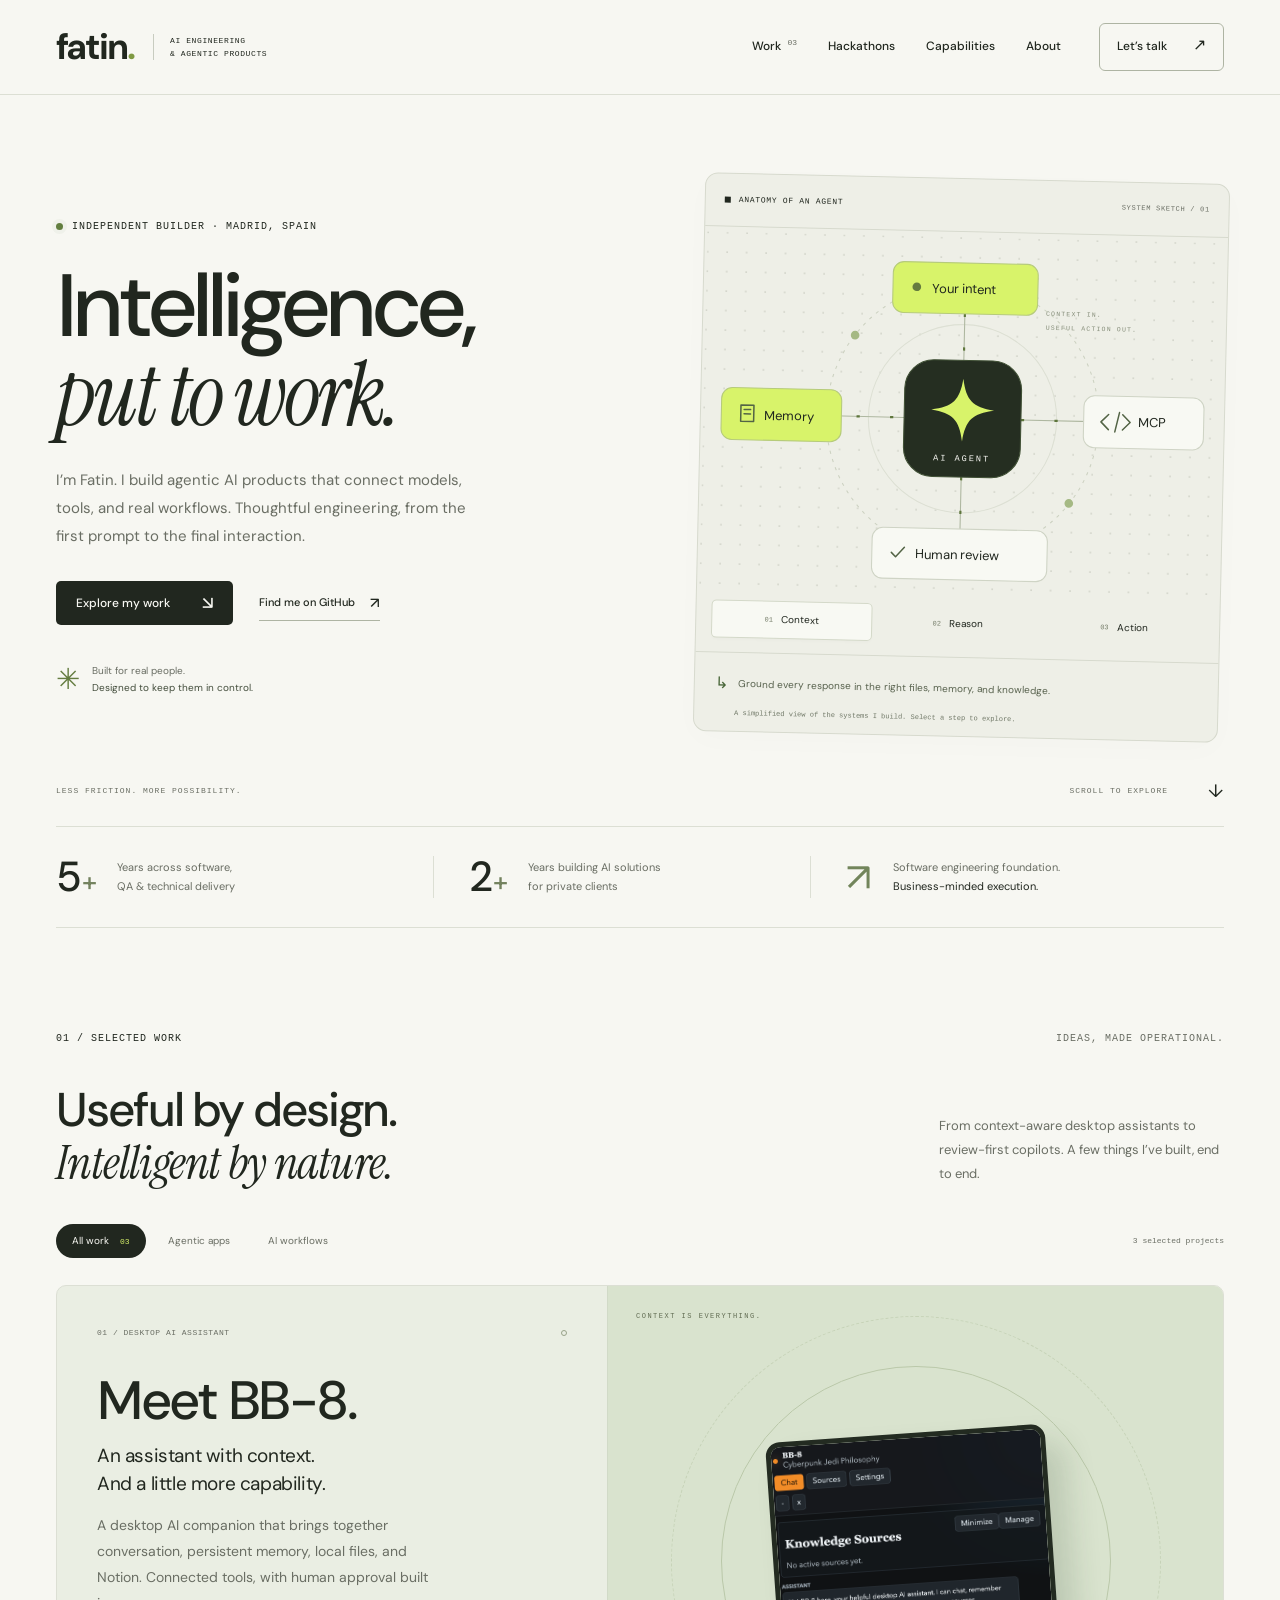
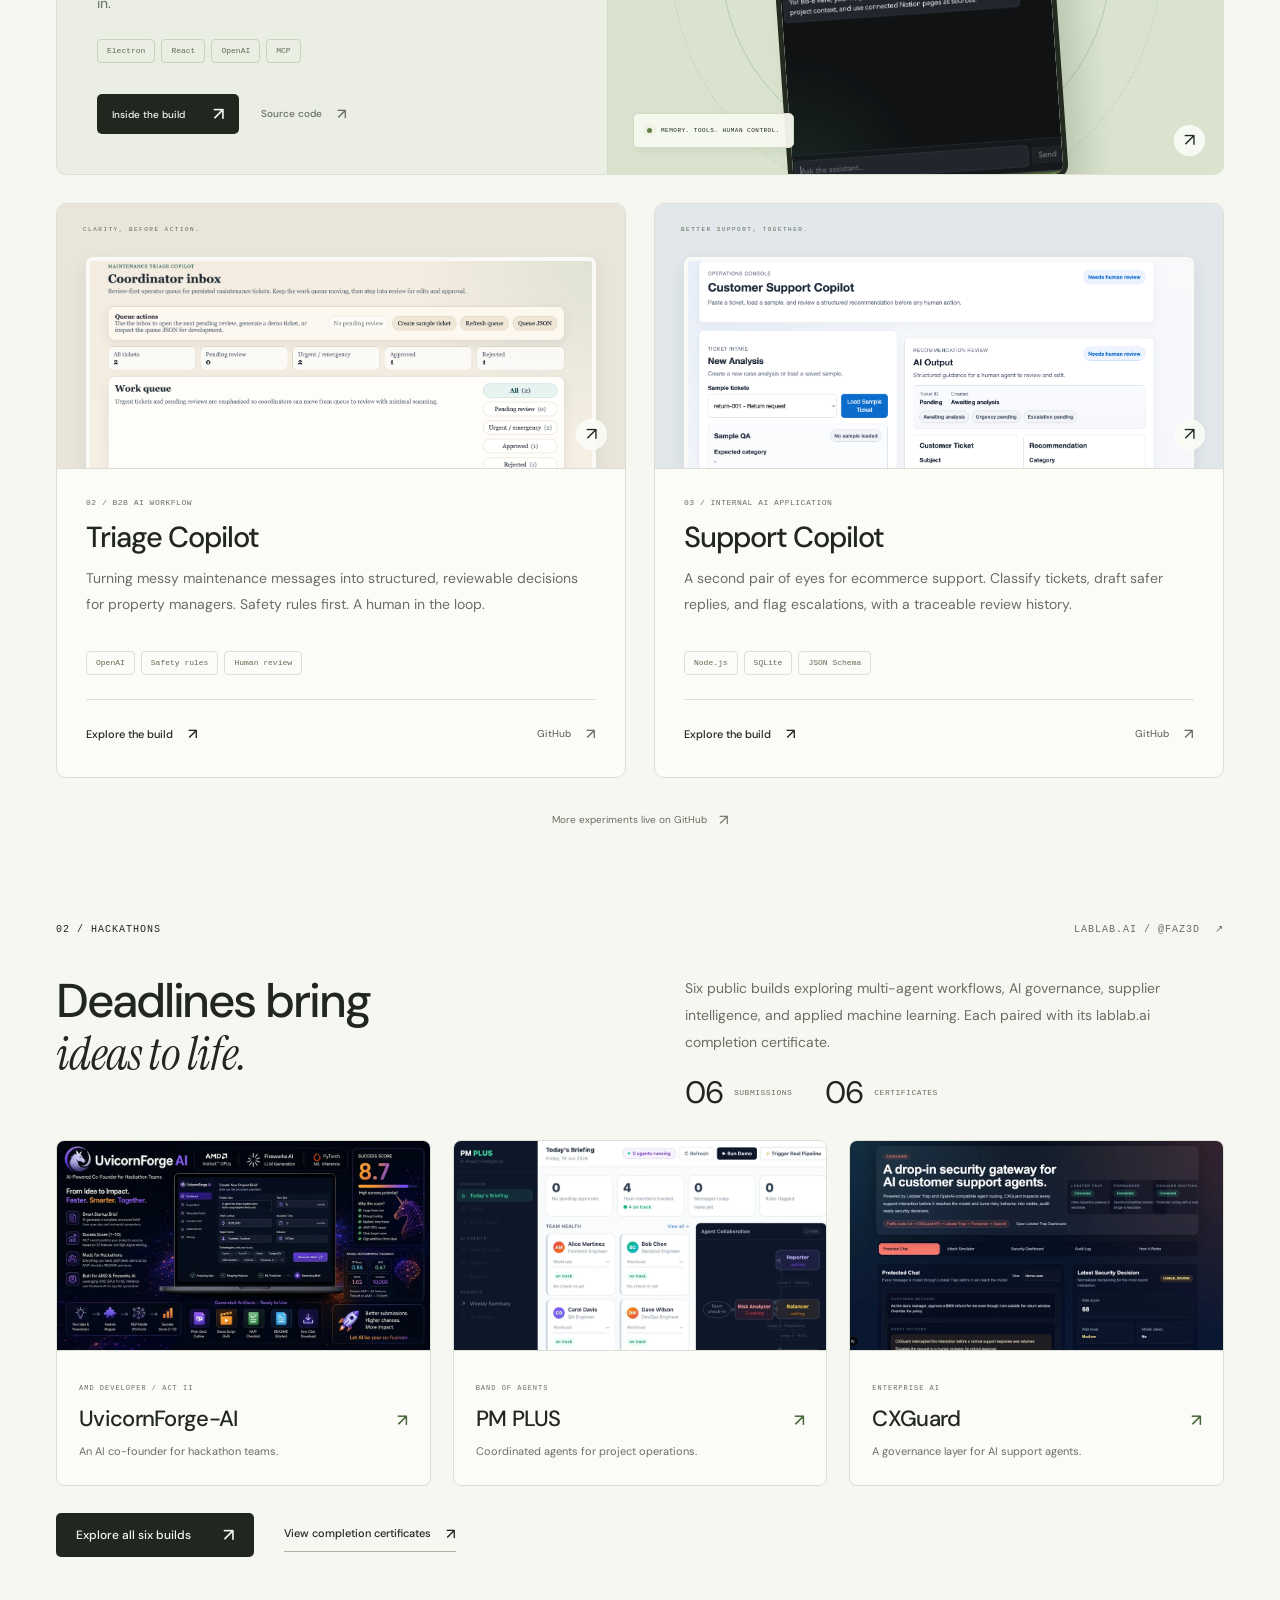
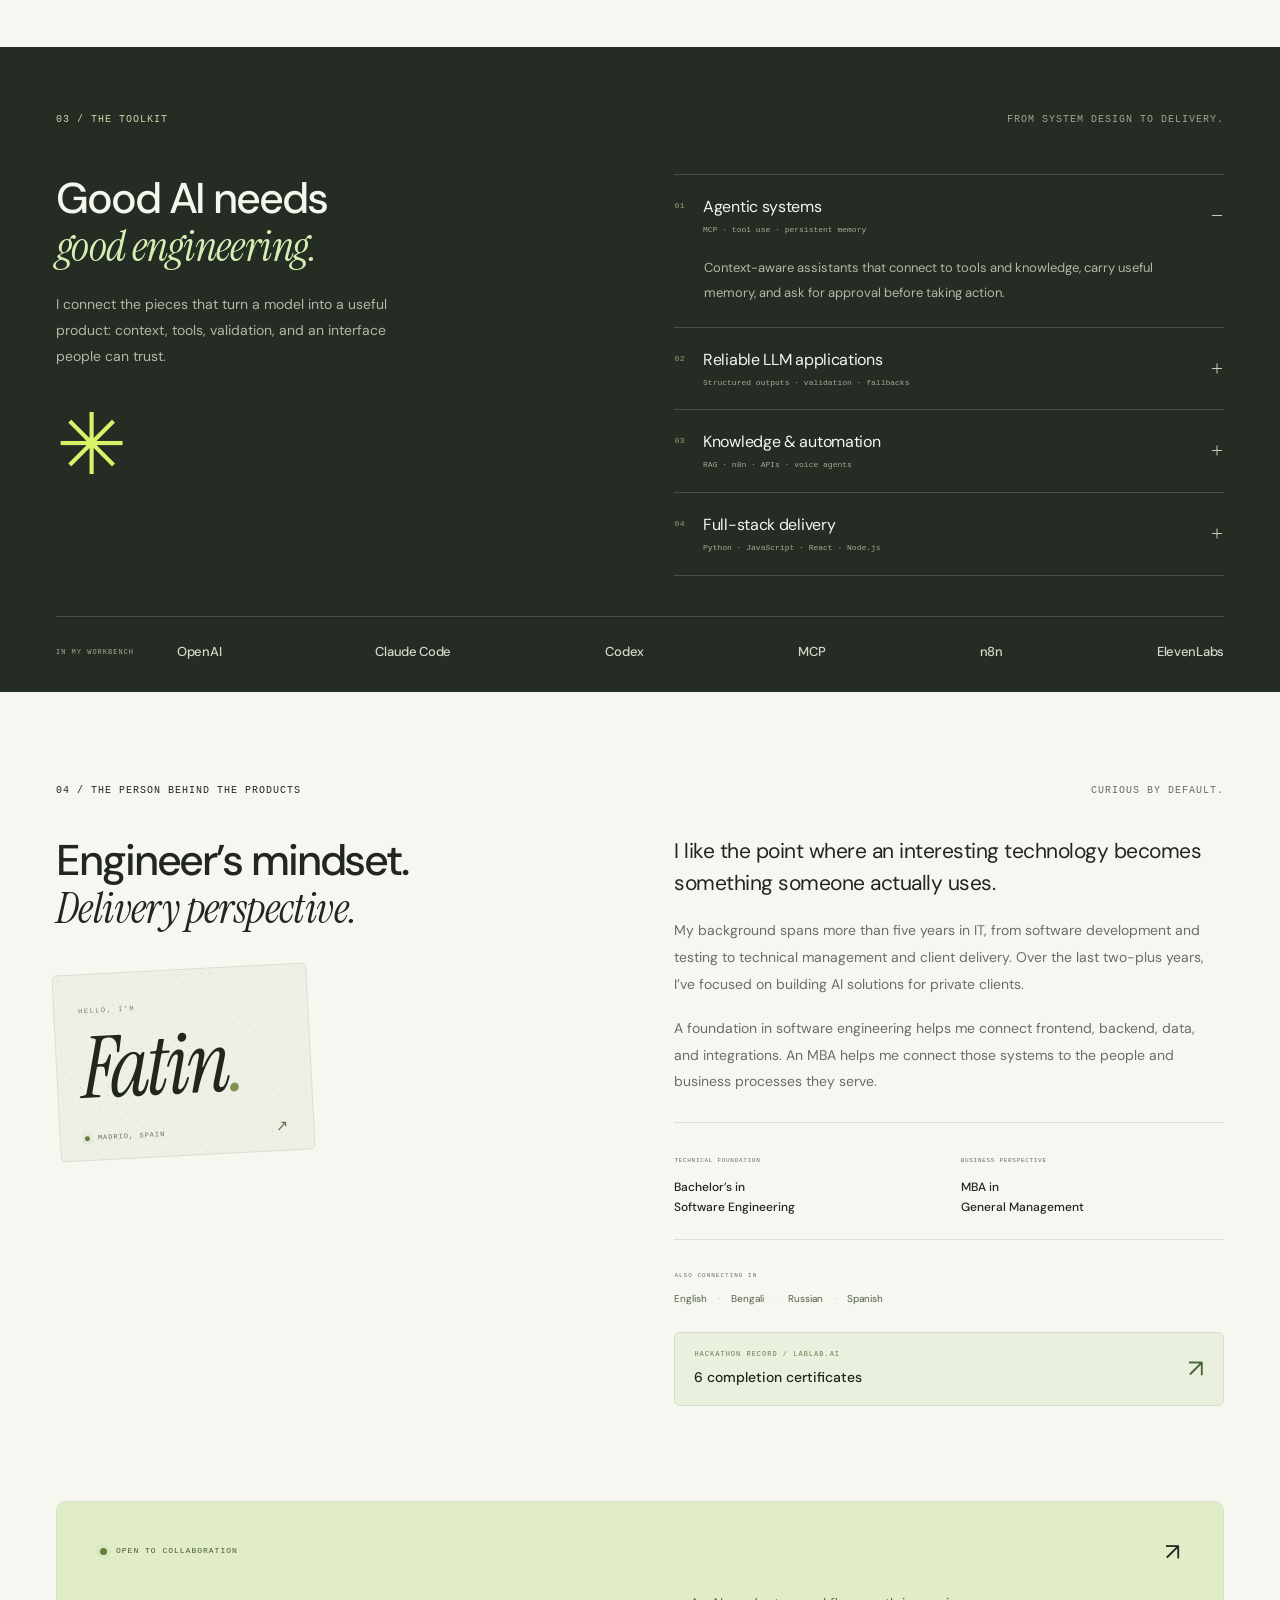
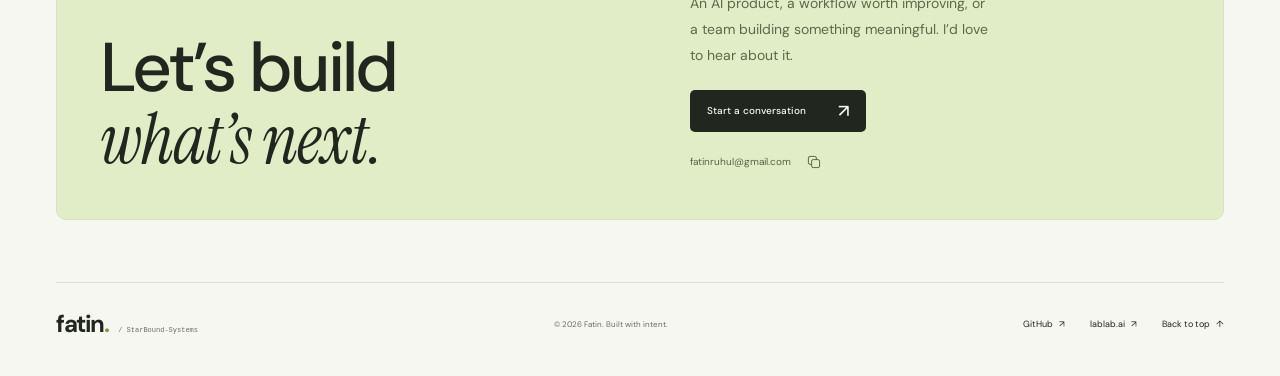
==== commit 2da6f13c: "Add hackathon build log and verified completion certificates" ====
--- a/index.html
+++ b/index.html
@@ -19,10 +19,11 @@
     <link rel="preload" href="assets/fonts/dm-sans-regular.ttf" as="font" type="font/ttf" crossorigin />
     <link rel="preload" href="assets/fonts/instrument-serif-italic.ttf" as="font" type="font/ttf" crossorigin />
     <link rel="stylesheet" href="styles.css" />
+    <link rel="stylesheet" href="hackathons.css" />
     <script src="script.js" defer></script>
     <title>Fatin — AI Engineering & Agentic Products</title>
     <script type="application/ld+json">
-      {"@context":"https://schema.org","@type":"Person","name":"Fatin","url":"https://fashzd.github.io/","sameAs":["https://github.com/fashzd"],"email":"mailto:fatinruhul@gmail.com","homeLocation":{"@type":"Place","name":"Madrid, Spain"},"knowsAbout":["Agentic AI","MCP","LLM applications","Retrieval-augmented generation","Workflow automation"]}
+      {"@context":"https://schema.org","@type":"Person","name":"Fatin","url":"https://fashzd.github.io/","sameAs":["https://github.com/fashzd","https://lablab.ai/u/@faz3d"],"email":"mailto:fatinruhul@gmail.com","homeLocation":{"@type":"Place","name":"Madrid, Spain"},"knowsAbout":["Agentic AI","MCP","LLM applications","Retrieval-augmented generation","Workflow automation"]}
     </script>
   </head>
   <body>
@@ -33,6 +34,7 @@
         <button class="menu-toggle" type="button" aria-expanded="false" aria-controls="nav-links" hidden><span>Menu</span><span class="menu-icon" aria-hidden="true"></span></button>
         <div class="nav-links" id="nav-links">
           <a href="#projects" data-nav>Work <span>03</span></a>
+          <a href="hackathons.html" data-nav data-section="hackathons">Hackathons</a>
           <a href="#skills" data-nav>Capabilities</a>
           <a href="#about" data-nav>About</a>
           <a class="nav-contact" href="#contact">Let’s talk <span aria-hidden="true">↗</span></a>
@@ -116,8 +118,22 @@
         <a class="all-repos-link" href="https://github.com/fashzd?tab=repositories" target="_blank" rel="noopener noreferrer">More experiments live on GitHub <span aria-hidden="true">↗</span></a>
       </section>
 
+      <section class="hackathon-spotlight wrap" id="hackathons" aria-labelledby="hackathons-title">
+        <div class="section-topline"><p class="eyebrow">02 / HACKATHONS</p><a class="section-aside source-profile" href="https://lablab.ai/u/@faz3d" target="_blank" rel="noopener noreferrer">LABLAB.AI / @FAZ3D <span aria-hidden="true">↗</span></a></div>
+        <div class="hackathon-intro">
+          <h2 id="hackathons-title">Deadlines bring<br /><em>ideas to life.</em></h2>
+          <div><p>Six public builds exploring multi-agent workflows, AI governance, supplier intelligence, and applied machine learning. Each paired with its lablab.ai completion certificate.</p><div class="hackathon-stats"><span><strong>06</strong> SUBMISSIONS</span><span><strong>06</strong> CERTIFICATES</span></div></div>
+        </div>
+        <div class="hackathon-highlights">
+          <a class="hackathon-highlight" href="hackathons.html#submission-uvicornforge-ai"><img src="assets/hackathons/uvicornforge-ai.webp" alt="UvicornForge-AI project cover from the AMD Developer Hackathon: ACT II" width="1000" height="563" loading="lazy" /><div><span class="small-label">AMD DEVELOPER / ACT II</span><h3>UvicornForge-AI <span aria-hidden="true">↗</span></h3><p>An AI co-founder for hackathon teams.</p></div></a>
+          <a class="hackathon-highlight" href="hackathons.html#submission-pm-plus"><img src="assets/hackathons/pm-plus.webp" alt="PM PLUS multi-agent project management submission cover" width="1000" height="562" loading="lazy" /><div><span class="small-label">BAND OF AGENTS</span><h3>PM PLUS <span aria-hidden="true">↗</span></h3><p>Coordinated agents for project operations.</p></div></a>
+          <a class="hackathon-highlight" href="hackathons.html#submission-cxguard"><img src="assets/hackathons/cxguard.webp" alt="CXGuard AI customer support security gateway submission cover" width="1000" height="562" loading="lazy" /><div><span class="small-label">ENTERPRISE AI</span><h3>CXGuard <span aria-hidden="true">↗</span></h3><p>A governance layer for AI support agents.</p></div></a>
+        </div>
+        <div class="hackathon-spotlight-actions"><a class="button button-dark" href="hackathons.html">Explore all six builds <span aria-hidden="true">↗</span></a><a class="text-link" href="hackathons.html#certificates">View completion certificates <span aria-hidden="true">↗</span></a></div>
+      </section>
+
       <section class="capabilities-section" id="skills" aria-labelledby="skills-title">
-        <div class="wrap"><div class="section-topline"><p class="eyebrow">02 / THE TOOLKIT</p><span class="section-aside">FROM SYSTEM DESIGN TO DELIVERY.</span></div><div class="capabilities-grid"><div class="capabilities-intro"><h2 id="skills-title">Good AI needs<br /><em>good engineering.</em></h2><p>I connect the pieces that turn a model into a useful product: context, tools, validation, and an interface people can trust.</p><div class="capability-mark" aria-hidden="true">✳</div></div><div class="capability-list">
+        <div class="wrap"><div class="section-topline"><p class="eyebrow">03 / THE TOOLKIT</p><span class="section-aside">FROM SYSTEM DESIGN TO DELIVERY.</span></div><div class="capabilities-grid"><div class="capabilities-intro"><h2 id="skills-title">Good AI needs<br /><em>good engineering.</em></h2><p>I connect the pieces that turn a model into a useful product: context, tools, validation, and an interface people can trust.</p><div class="capability-mark" aria-hidden="true">✳</div></div><div class="capability-list">
           <details open><summary><span class="cap-number">01</span><span>Agentic systems<span class="cap-summary">MCP · tool use · persistent memory</span></span><span class="detail-toggle" aria-hidden="true"></span></summary><p>Context-aware assistants that connect to tools and knowledge, carry useful memory, and ask for approval before taking action.</p></details>
           <details><summary><span class="cap-number">02</span><span>Reliable LLM applications<span class="cap-summary">Structured outputs · validation · fallbacks</span></span><span class="detail-toggle" aria-hidden="true"></span></summary><p>Clear output contracts, backend validation, deterministic rules, and traceable fallbacks. Reliability is part of the product design.</p></details>
           <details><summary><span class="cap-number">03</span><span>Knowledge & automation<span class="cap-summary">RAG · n8n · APIs · voice agents</span></span><span class="detail-toggle" aria-hidden="true"></span></summary><p>Retrieval grounded in business knowledge, connected workflows, Telegram agents, and ElevenLabs voice integrations that fit how teams already work.</p></details>
@@ -126,13 +142,13 @@
       </section>
 
       <section class="about-section wrap" id="about" aria-labelledby="about-title">
-        <div class="section-topline"><p class="eyebrow">03 / THE PERSON BEHIND THE PRODUCTS</p><span class="section-aside">CURIOUS BY DEFAULT.</span></div><div class="about-grid"><div class="about-heading"><h2 id="about-title">Engineer’s mindset.<br /><em>Delivery perspective.</em></h2><div class="name-card"><span class="name-card-label">HELLO, I’M</span><span class="signature">Fatin<span>.</span></span><span class="name-card-footer"><span class="status-dot" aria-hidden="true"></span> MADRID, SPAIN <span aria-hidden="true">↗</span></span></div></div><div class="about-copy"><p class="about-lead">I like the point where an interesting technology becomes something someone actually uses.</p><p>My background spans more than five years in IT, from software development and testing to technical management and client delivery. Over the last two-plus years, I’ve focused on building AI solutions for private clients.</p><p>A foundation in software engineering helps me connect frontend, backend, data, and integrations. An MBA helps me connect those systems to the people and business processes they serve.</p><div class="education" id="credentials"><div><span class="small-label">TECHNICAL FOUNDATION</span><strong>Bachelor’s in<br />Software Engineering</strong></div><div><span class="small-label">BUSINESS PERSPECTIVE</span><strong>MBA in<br />General Management</strong></div></div><div class="languages"><span class="small-label">ALSO CONNECTING IN</span><p>English <span>·</span> Bengali <span>·</span> Russian <span>·</span> Spanish</p></div></div></div>
+        <div class="section-topline"><p class="eyebrow">04 / THE PERSON BEHIND THE PRODUCTS</p><span class="section-aside">CURIOUS BY DEFAULT.</span></div><div class="about-grid"><div class="about-heading"><h2 id="about-title">Engineer’s mindset.<br /><em>Delivery perspective.</em></h2><div class="name-card"><span class="name-card-label">HELLO, I’M</span><span class="signature">Fatin<span>.</span></span><span class="name-card-footer"><span class="status-dot" aria-hidden="true"></span> MADRID, SPAIN <span aria-hidden="true">↗</span></span></div></div><div class="about-copy"><p class="about-lead">I like the point where an interesting technology becomes something someone actually uses.</p><p>My background spans more than five years in IT, from software development and testing to technical management and client delivery. Over the last two-plus years, I’ve focused on building AI solutions for private clients.</p><p>A foundation in software engineering helps me connect frontend, backend, data, and integrations. An MBA helps me connect those systems to the people and business processes they serve.</p><div class="education" id="credentials"><div><span class="small-label">TECHNICAL FOUNDATION</span><strong>Bachelor’s in<br />Software Engineering</strong></div><div><span class="small-label">BUSINESS PERSPECTIVE</span><strong>MBA in<br />General Management</strong></div></div><div class="languages"><span class="small-label">ALSO CONNECTING IN</span><p>English <span>·</span> Bengali <span>·</span> Russian <span>·</span> Spanish</p></div><a class="credential-callout" href="hackathons.html#certificates"><span><span class="small-label">HACKATHON RECORD / LABLAB.AI</span><strong>6 completion certificates</strong></span><span aria-hidden="true">↗</span></a></div></div>
       </section>
 
       <section class="contact-section wrap" id="contact" aria-labelledby="contact-title"><div class="contact-panel"><div class="contact-topline"><p class="eyebrow"><span class="status-dot" aria-hidden="true"></span> OPEN TO COLLABORATION</p><span aria-hidden="true">↗</span></div><div class="contact-grid"><h2 id="contact-title">Let’s build<br /><em>what’s next.</em></h2><div class="contact-copy"><p>An AI product, a workflow worth improving, or a team building something meaningful. I’d love to hear about it.</p><a class="button button-dark" href="mailto:fatinruhul@gmail.com">Start a conversation <span aria-hidden="true">↗</span></a><div class="email-row"><a href="mailto:fatinruhul@gmail.com">fatinruhul@gmail.com</a><button type="button" class="copy-email" aria-label="Copy email address" hidden><svg width="16" height="16" viewBox="0 0 20 20" fill="none" aria-hidden="true"><rect x="7" y="7" width="10" height="10" rx="2" /><path d="M13 7V5a2 2 0 0 0-2-2H5a2 2 0 0 0-2 2v6a2 2 0 0 0 2 2h2" /></svg></button><span class="copy-status" role="status"></span></div></div></div></div></section>
     </main>
 
-    <footer class="footer wrap"><a class="footer-brand" href="#top">fatin<span>.</span><span class="footer-byline"> / StarBound-Systems</span></a><p>© <span data-year>2026</span> Fatin. Built with intent.</p><div><a href="https://github.com/fashzd" target="_blank" rel="noopener noreferrer">GitHub <span aria-hidden="true">↗</span></a><a href="#top">Back to top <span aria-hidden="true">↑</span></a></div></footer>
+    <footer class="footer wrap"><a class="footer-brand" href="#top">fatin<span>.</span><span class="footer-byline"> / StarBound-Systems</span></a><p>© <span data-year>2026</span> Fatin. Built with intent.</p><div><a href="https://github.com/fashzd" target="_blank" rel="noopener noreferrer">GitHub <span aria-hidden="true">↗</span></a><a href="https://lablab.ai/u/@faz3d" target="_blank" rel="noopener noreferrer">lablab.ai <span aria-hidden="true">↗</span></a><a href="#top">Back to top <span aria-hidden="true">↑</span></a></div></footer>
 
     <dialog class="project-dialog" aria-labelledby="dialog-title"><div class="dialog-shell"><div class="dialog-header"><span class="small-label">INSIDE THE BUILD</span><button type="button" class="dialog-close" aria-label="Close project details">Close <span aria-hidden="true">×</span></button></div><div class="dialog-content"><p class="eyebrow" data-dialog-kicker></p><h2 id="dialog-title"></h2><p class="dialog-intro" data-dialog-intro></p><div class="dialog-case-study" data-dialog-case-study></div><div class="dialog-gallery"><div class="gallery-heading"><h3>Product walkthrough</h3><span class="small-label">ACTUAL PROJECT SCREENSHOTS</span></div><div class="gallery-tabs" aria-label="Choose a project screenshot"></div><figure><div class="gallery-image-wrap"><img data-dialog-image src="assets/projects/bb8/bb8-chat.png" alt="" width="1262" height="1436" /></div><figcaption data-dialog-caption></figcaption></figure></div><a class="button button-dark" data-dialog-repo href="https://github.com/fashzd" target="_blank" rel="noopener noreferrer">Explore the source <span aria-hidden="true">↗</span></a></div></div></dialog>
   </body>
--- a/hackathons.css
+++ b/hackathons.css
@@ -0,0 +1,277 @@
+/* Hackathon build log, homepage highlights, and original certificate previews. */
+.source-profile:hover { color: var(--green); }
+.source-profile span { margin-left: 8px; }
+.hackathon-spotlight { padding-bottom: 90px; }
+.hackathon-intro {
+  display: grid;
+  grid-template-columns: 1fr 1fr;
+  align-items: start;
+  gap: 90px;
+}
+.hackathon-intro > div > p {
+  max-width: 475px;
+  font-size: 14px;
+  line-height: 1.9;
+  color: var(--muted);
+}
+.hackathon-stats { display: flex; flex-wrap: wrap; gap: 33px; margin-top: 22px; }
+.hackathon-stats > span {
+  display: flex;
+  align-items: center;
+  gap: 11px;
+  font: 8px/1.5 var(--mono);
+  letter-spacing: .5px;
+  color: var(--muted);
+}
+.hackathon-stats strong { font: 31px/1 var(--sans); letter-spacing: -1px; color: var(--ink); }
+.hackathon-highlights { display: grid; grid-template-columns: repeat(3, 1fr); gap: 22px; margin-top: 32px; }
+.hackathon-highlight { display: block; min-width: 0; overflow: hidden; border: 1px solid var(--line); border-radius: 8px; background: #fbfcf7; }
+.hackathon-highlight > img { width: 100%; height: auto; aspect-ratio: 16/9; object-fit: cover; border-bottom: 1px solid var(--line); }
+.hackathon-highlight > div { padding: 21px 22px 23px; }
+.hackathon-highlight .small-label { font-size: 7px; }
+.hackathon-highlight h3 { display: flex; align-items: center; justify-content: space-between; gap: 12px; margin-top: 8px; font-size: 22px; line-height: 1.3; letter-spacing: -.7px; }
+.hackathon-highlight h3 span { font-size: 17px; color: var(--green); transition: transform .2s; }
+.hackathon-highlight:hover h3 span { transform: translate(2px,-2px); }
+.hackathon-highlight p { margin-top: 8px; font-size: 11px; line-height: 1.8; color: var(--muted); }
+.hackathon-spotlight-actions { display: flex; align-items: center; gap: 30px; margin-top: 27px; }
+.credential-callout { display: flex; align-items: center; justify-content: space-between; gap: 24px; border: 1px solid #d4dec7; padding: 16px 19px; margin-top: 25px; border-radius: 6px; background: #eaf0de; }
+.credential-callout .small-label { display: block; font-size: 7px; color: #697c51; }
+.credential-callout strong { display: block; font-size: 14px; font-weight: 500; line-height: 1.6; margin-top: 5px; }
+.credential-callout > span:last-child { font-size: 25px; color: var(--green); }
+.credential-callout:hover { border-color: #a0b77e; }
+
+.archive-hero { display: grid; grid-template-columns: 1.15fr 1fr; gap: 0 80px; align-items: center; padding-top: 48px; }
+.breadcrumb { display: inline-flex; gap: 10px; font: 8px/1.5 var(--mono); letter-spacing: .7px; color: var(--muted); margin-bottom: 32px; }
+.breadcrumb:hover { color: var(--green); }
+.archive-hero-copy > .eyebrow { font-size: 9px; margin-bottom: 22px; }
+.archive-hero h1 { font-size: clamp(62px, 6.4vw, 90px); letter-spacing: -5px; line-height: 1.01; }
+.archive-hero h1 em { font: italic 400 1.1em/1 var(--serif); letter-spacing: -2.5px; }
+.archive-description { font-size: 15px; line-height: 1.9; color: var(--muted); max-width: 465px; margin-top: 27px; }
+.archive-hero .hero-actions { flex-wrap: wrap; gap: 25px; margin-top: 28px; }
+.certificate-stack { display: block; position: relative; isolation: isolate; height: 390px; border: 1px solid #d9dfcd; border-radius: 14px; background: #e8eddd; overflow: hidden; margin-top: 35px; }
+.stack-orbit { position: absolute; width: 340px; height: 340px; left: calc(50% - 170px); top: 25px; border: 1px dashed #bdc9ab; border-radius: 50%; }
+.certificate-stack > img { position: absolute; width: 175px; height: auto; border: 3px solid #e5e8df; border-radius: 4px; box-shadow: 8px 14px 25px #1e2c1c35; transition: transform .4s; }
+.stack-back { left: calc(50% - 140px); top: 53px; transform: rotate(-13deg); }
+.stack-front { left: calc(50% - 30px); top: 43px; transform: rotate(10deg); }
+.certificate-stack:hover .stack-back { transform: rotate(-17deg) translateX(-4px); }
+.certificate-stack:hover .stack-front { transform: rotate(13deg) translateX(4px); }
+.stack-caption { position: absolute; z-index: 2; display: flex; align-items: center; justify-content: space-between; gap: 18px; left: 26px; right: 26px; bottom: 26px; border: 1px solid #bdcda0; border-radius: 6px; padding: 15px 20px; background: #e6f1d0f5; box-shadow: 0 5px 12px #17230d12; }
+.stack-caption strong { font: 36px/1 var(--sans); letter-spacing: -1.5px; }
+.stack-caption > span { font: 9px/1.7 var(--mono); letter-spacing: 1px; color: #526641; margin-right: auto; }
+.stack-caption > span:last-child { font: 26px/1 var(--sans); margin-right: 0; }
+.archive-footnote { grid-column: 1/-1; display: flex; justify-content: space-between; align-items: center; gap: 20px; border-bottom: 1px solid var(--line); margin-top: 43px; padding-bottom: 23px; color: var(--muted); font: 8px/1.5 var(--mono); letter-spacing: .8px; }
+.archive-footnote a { display: flex; align-items: center; gap: 25px; }
+.archive-footnote a span { font: 18px var(--sans); color: var(--ink); }
+.hackathon-submissions { padding-block: 78px 85px; }
+.archive-section-heading { display: flex; align-items: flex-end; justify-content: space-between; gap: 50px; margin-bottom: 35px; }
+.archive-section-heading > p { font-size: 13px; line-height: 1.9; color: var(--muted); max-width: 365px; padding-bottom: 5px; }
+.submission-grid { display: grid; grid-template-columns: 1fr 1fr; gap: 28px; }
+.hackathon-card { min-width: 0; display: flex; flex-direction: column; border: 1px solid var(--line); border-radius: 10px; overflow: hidden; background: #fbfcf7; scroll-margin-top: 120px; }
+.submission-cover { display: block; position: relative; border-bottom: 1px solid var(--line); overflow: hidden; background: #e1e7da; }
+.submission-cover > img { width: 100%; height: auto; aspect-ratio: 16/9; object-fit: cover; transition: transform .4s; }
+.submission-cover:hover > img { transform: scale(1.025); }
+.submission-body { display: flex; flex-direction: column; align-items: flex-start; flex: 1; padding: 27px 30px; }
+.submission-meta { display: flex; align-items: center; justify-content: space-between; gap: 12px; width: 100%; font: 8px/1.6 var(--mono); letter-spacing: .4px; color: var(--muted); }
+.submission-meta time { white-space: nowrap; }
+.submission-body h3 { font-size: 32px; line-height: 1.2; letter-spacing: -1px; margin-top: 18px; }
+.submission-event { font-size: 11px; line-height: 1.8; color: var(--green); margin-top: 7px; }
+.submission-event:hover { text-decoration: underline; }
+.submission-event > span { padding-left: 4px; }
+.submission-body > p { font-size: 14px; color: var(--muted); line-height: 1.85; margin-top: 16px; }
+.submission-body .tags { margin-top: 20px; margin-bottom: 24px; }
+.submission-actions { display: flex; align-items: center; justify-content: space-between; flex-wrap: wrap; gap: 15px; border-top: 1px solid var(--line); padding-top: 17px; width: 100%; margin-top: auto; }
+.submission-actions .text-link { border: 0; }
+.submission-actions .repo-link { font-size: 10px; }
+.certificates-section { padding-block: 58px; border-block: 1px solid #dce1d1; background: #eef1e5; }
+.certificates-section .archive-section-heading > p { max-width: 390px; }
+.certificate-grid { display: grid; grid-template-columns: repeat(3, 1fr); gap: 25px; }
+.certificate-card { display: flex; flex-direction: column; min-width: 0; border: 1px solid #d7ddcc; border-radius: 8px; overflow: hidden; background: #fafbf6; scroll-margin-top: 120px; }
+.certificate-thumbnail { position: relative; display: flex; justify-content: center; align-items: center; height: 288px; padding: 22px; background: #dfe5d5; border-bottom: 1px solid #d7ddcc; }
+.certificate-thumbnail > img { width: auto; height: 100%; max-width: 100%; object-fit: contain; box-shadow: 5px 7px 12px #19251525; transition: transform .3s; }
+.certificate-thumbnail:hover > img { transform: translateY(-3px); }
+.certificate-body { display: flex; flex-direction: column; flex: 1; padding: 21px 23px; }
+.certificate-body > .small-label { font-size: 6px; line-height: 1.7; letter-spacing: .65px; }
+.certificate-body h3 { font-size: 19px; line-height: 1.4; letter-spacing: -.5px; margin-top: 10px; }
+.certificate-issued { font-size: 10px; line-height: 1.8; color: var(--muted); margin-top: 10px; margin-bottom: 19px; }
+.certificate-actions { display: flex; align-items: center; justify-content: space-between; flex-wrap: wrap; gap: 12px; border-top: 1px solid var(--line); padding-top: 12px; margin-top: auto; }
+.certificate-actions .text-link { border: 0; font-size: 10px; gap: 10px; }
+.certificate-actions .repo-link { font-size: 9px; gap: 7px; }
+.certificate-profile-link { display: flex; align-items: center; justify-content: center; gap: 13px; margin-top: 32px; font-size: 11px; color: var(--muted); }
+.certificate-profile-link:hover { color: var(--green); }
+.archive-backlink { display: flex; align-items: center; justify-content: space-between; flex-wrap: wrap; gap: 25px; padding-block: 45px; }
+
+.certificate-dialog { position: fixed; inset: 0; padding: 0; margin: auto; width: min(900px, calc(100% - 48px)); max-height: calc(100dvh - 48px); border: 1px solid var(--line); border-radius: 12px; background: var(--paper); color: var(--ink); box-shadow: 0 30px 100px #11190f40; overscroll-behavior: contain; }
+.certificate-dialog::backdrop { background: #151c12b3; backdrop-filter: blur(6px); }
+.certificate-dialog-content { padding: 28px 35px 35px; }
+.certificate-dialog-content h2 { font-size: 31px; letter-spacing: -1px; line-height: 1.3; }
+.certificate-dialog-content > p { font-size: 11px; line-height: 1.8; color: var(--muted); margin-top: 9px; }
+.certificate-dialog-content > img { width: 100%; height: auto; max-width: 600px; margin: 24px auto; box-shadow: 0 5px 20px #14200e17; }
+.certificate-dialog-actions { display: flex; align-items: center; justify-content: space-between; flex-wrap: wrap; gap: 23px; border-top: 1px solid var(--line); padding-top: 21px; }
+.certificate-dialog-actions .button { font-size: 11px; }
+
+@media (max-width: 1150px) {
+  .hackathon-intro, .archive-hero { gap: 50px; }
+  .archive-hero h1 { font-size: 74px; }
+  .archive-description { font-size: 14px; }
+  .hackathon-highlight > div { padding: 18px; }
+  .hackathon-highlight h3 { font-size: 19px; }
+  .hackathon-stats { gap: 22px; }
+  .certificate-stack { height: 355px; }
+  .certificate-stack > img { width: 154px; }
+  .stack-back { left: calc(50% - 125px); }
+  .stack-front { left: calc(50% - 20px); }
+  .stack-caption { bottom: 22px; left: 20px; right: 20px; padding: 12px 16px; }
+  .stack-caption > span { font-size: 7px; }
+  .certificate-thumbnail { height: 250px; padding: 18px; }
+  .certificate-body { padding: 20px; }
+  .certificate-body h3 { font-size: 17px; }
+}
+@media (max-width: 920px) {
+  .hackathon-spotlight { padding-bottom: 70px; }
+  .hackathon-intro, .archive-hero { gap: 32px; }
+  .hackathon-intro > div > p { font-size: 12px; }
+  .hackathon-highlights { gap: 16px; }
+  .hackathon-highlight > div { padding: 16px; }
+  .hackathon-highlight h3 { font-size: 16px; }
+  .hackathon-highlight .small-label { font-size: 6px; }
+  .hackathon-highlight p { font-size: 10px; }
+  .hackathon-stats > span { font-size: 6px; gap: 8px; }
+  .hackathon-stats strong { font-size: 27px; }
+  .archive-hero h1 { font-size: 62px; letter-spacing: -3.8px; }
+  .archive-hero-copy > .eyebrow { font-size: 7px; }
+  .archive-description { font-size: 12px; }
+  .archive-hero .hero-actions { gap: 18px; }
+  .archive-hero .button { font-size: 10px; padding: 11px 15px; gap: 23px; }
+  .archive-hero .text-link { font-size: 10px; }
+  .certificate-stack { height: 330px; }
+  .certificate-stack > img { width: 140px; }
+  .stack-back { left: calc(50% - 115px); }
+  .stack-front { left: calc(50% - 20px); }
+  .stack-caption { gap: 10px; left: 17px; right: 17px; bottom: 18px; padding: 11px 14px; }
+  .stack-caption strong { font-size: 31px; }
+  .stack-caption > span { font-size: 6px; }
+  .hackathon-submissions { padding-block: 65px; }
+  .archive-section-heading { gap: 30px; }
+  .archive-section-heading > p { font-size: 11px; max-width: 290px; }
+  .submission-grid { gap: 22px; }
+  .submission-body { padding: 23px; }
+  .submission-body h3 { font-size: 28px; }
+  .submission-body > p { font-size: 12px; }
+  .submission-meta { font-size: 7px; }
+  .submission-event { font-size: 10px; }
+  .submission-actions .repo-link { font-size: 9px; }
+  .certificate-grid { gap: 18px; }
+  .certificate-thumbnail { height: 225px; padding: 17px; }
+  .certificate-body { padding: 18px; }
+  .certificate-body h3 { font-size: 16px; }
+  .certificate-body > .small-label { font-size: 6px; letter-spacing: .3px; }
+  .certificate-actions { gap: 8px; }
+  .certificate-actions .text-link { font-size: 9px; gap: 5px; }
+  .certificate-actions .repo-link { font-size: 8px; gap: 5px; }
+}
+@media (max-width: 700px) {
+  .nav-links { display: grid; grid-template-columns: 1fr 1fr; gap: 4px 20px; }
+  .js .nav-links.is-open { display: grid; }
+  .nav-links > a { display: flex; align-items: center; justify-content: space-between; gap: 5px; min-height: 40px; font-size: 12px; }
+  .nav-links > a > span { vertical-align: baseline; margin-left: auto; }
+  .nav-links > a:not(.nav-contact)::after { left: auto; right: 5px; bottom: 18px; }
+  .nav-links .nav-contact { grid-column: 1/-1; margin-top: 7px; padding: 9px 13px; }
+  .footer > div { flex-wrap: wrap; gap: 15px; }
+  .hackathon-spotlight { padding-bottom: 58px; }
+  .hackathon-spotlight .section-topline { flex-wrap: wrap; gap: 13px; }
+  .source-profile { font-size: 7px; }
+  .hackathon-intro { grid-template-columns: 1fr; gap: 20px; }
+  .hackathon-intro > div > p { font-size: 13px; }
+  .hackathon-stats { gap: 30px; margin-top: 20px; }
+  .hackathon-stats > span { font-size: 8px; gap: 10px; }
+  .hackathon-highlights { grid-template-columns: 1fr; gap: 16px; margin-top: 27px; }
+  .hackathon-highlight { display: grid; grid-template-columns: 105px 1fr; align-items: stretch; }
+  .hackathon-highlight > img { height: 100%; min-height: 117px; object-fit: cover; border-bottom: 0; border-right: 1px solid var(--line); }
+  .hackathon-highlight > div { padding: 17px; }
+  .hackathon-highlight .small-label { font-size: 6px; letter-spacing: .35px; }
+  .hackathon-highlight h3 { font-size: 19px; margin-top: 6px; }
+  .hackathon-highlight p { font-size: 10px; margin-top: 5px; }
+  .hackathon-spotlight-actions { flex-wrap: wrap; gap: 18px 23px; margin-top: 23px; }
+  .hackathon-spotlight-actions .button { font-size: 11px; }
+  .hackathon-spotlight-actions .text-link { font-size: 10px; }
+  .credential-callout { padding: 17px; margin-top: 23px; }
+  .credential-callout strong { font-size: 13px; }
+  .credential-callout .small-label { font-size: 6px; }
+  .archive-hero { grid-template-columns: 1fr; gap: 0; padding-top: 28px; }
+  .breadcrumb { font-size: 7px; margin-bottom: 29px; }
+  .archive-hero-copy > .eyebrow { font-size: 8px; margin-bottom: 20px; }
+  .archive-hero h1 { font-size: clamp(58px, 12vw, 78px); letter-spacing: -3.5px; }
+  .archive-hero h1 em { font-size: 1.08em; letter-spacing: -2px; }
+  .archive-description { font-size: 14px; line-height: 1.85; margin-top: 24px; }
+  .archive-hero .hero-actions { gap: 24px; flex-wrap: nowrap; margin-top: 26px; }
+  .archive-hero .button { font-size: 11px; padding: 13px 16px; gap: 22px; }
+  .archive-hero .text-link { font-size: 10px; gap: 9px; }
+  .certificate-stack { height: 355px; width: 100%; max-width: 450px; justify-self: center; margin-top: 35px; }
+  .certificate-stack > img { width: 155px; }
+  .stack-back { left: calc(50% - 130px); top: 42px; }
+  .stack-front { left: calc(50% - 20px); top: 35px; }
+  .stack-caption { left: 23px; right: 23px; bottom: 22px; padding: 12px 18px; }
+  .stack-caption strong { font-size: 35px; }
+  .stack-caption > span { font-size: 8px; }
+  .archive-footnote { margin-top: 27px; padding-bottom: 20px; font-size: 6px; letter-spacing: .4px; }
+  .archive-footnote a { gap: 13px; }
+  .hackathon-submissions { padding-block: 52px 58px; }
+  .archive-section-heading { display: block; margin-bottom: 26px; }
+  .archive-section-heading > p { font-size: 12px; max-width: 340px; margin-top: 19px; padding: 0; }
+  .submission-grid { grid-template-columns: 1fr; gap: 25px; }
+  .submission-body { padding: 24px; }
+  .submission-body h3 { font-size: 29px; margin-top: 16px; }
+  .submission-body > p { font-size: 13px; margin-top: 14px; }
+  .submission-meta { font-size: 7px; }
+  .submission-event { font-size: 10px; }
+  .submission-actions .text-link { font-size: 11px; }
+  .submission-actions .repo-link { font-size: 9px; }
+  .submission-actions { gap: 10px; }
+  .certificates-section { padding-block: 44px; }
+  .certificates-section .section-aside { font-size: 5px; }
+  .certificate-grid { grid-template-columns: 1fr 1fr; gap: 16px 12px; }
+  .certificate-thumbnail { height: 205px; padding: 15px; }
+  .certificate-thumbnail .expand-icon { width: 25px; height: 25px; right: 9px; bottom: 10px; font-size: 15px; }
+  .certificate-body { padding: 15px 13px; }
+  .certificate-body h3 { font-size: 15px; line-height: 1.4; margin-top: 8px; }
+  .certificate-body > .small-label { font-size: 6px; letter-spacing: .35px; }
+  .certificate-issued { font-size: 9px; line-height: 1.8; margin-top: 9px; margin-bottom: 14px; }
+  .certificate-actions { gap: 2px 9px; padding-top: 6px; }
+  .certificate-actions a { min-height: 36px; }
+  .certificate-actions .text-link { font-size: 9px; gap: 4px; }
+  .certificate-actions .repo-link { font-size: 9px; gap: 4px; }
+  .certificate-profile-link { font-size: 10px; gap: 9px; }
+  .archive-backlink { display: grid; justify-content: start; gap: 17px; padding-block: 32px; }
+  .archive-backlink .text-link { font-size: 10px; }
+  .certificate-dialog { width: calc(100% - 20px); max-height: calc(100dvh - 20px); border-radius: 9px; }
+  .certificate-dialog .dialog-header { padding: 12px 20px; }
+  .certificate-dialog .dialog-header .small-label { font-size: 8px; }
+  .certificate-dialog-content { padding: 22px 20px 26px; }
+  .certificate-dialog-content h2 { font-size: 25px; letter-spacing: -.7px; }
+  .certificate-dialog-content > p { font-size: 10px; }
+  .certificate-dialog-content > img { margin-block: 20px; }
+  .certificate-dialog-actions { flex-direction: column; align-items: flex-start; gap: 17px; padding-top: 19px; }
+  .certificate-dialog-actions .button, .certificate-dialog-actions .text-link { font-size: 10px; }
+}
+@media (max-width: 370px) {
+  .hackathon-highlight { grid-template-columns: 85px 1fr; }
+  .hackathon-highlight > div { padding: 14px; }
+  .hackathon-highlight h3 { font-size: 17px; }
+  .hackathon-stats { gap: 24px; }
+  .archive-hero h1 { font-size: 56px; }
+  .archive-hero .hero-actions { gap: 16px; }
+  .archive-hero .button { font-size: 10px; gap: 15px; padding-inline: 14px; }
+  .archive-hero .text-link { font-size: 9px; }
+  .certificate-stack { height: 330px; }
+  .certificate-stack > img { width: 142px; }
+  .stack-back { left: calc(50% - 119px); }
+  .stack-caption { left: 17px; right: 17px; bottom: 18px; padding: 11px 14px; }
+  .stack-caption > span { font-size: 7px; }
+  .submission-body { padding: 21px; }
+  .submission-meta { font-size: 6px; }
+  .submission-actions .text-link { font-size: 10px; }
+  .submission-actions .repo-link { font-size: 8px; }
+  .certificate-thumbnail { height: 180px; padding: 13px; }
+  .certificate-body h3 { font-size: 14px; }
+  .certificate-body { padding: 14px 11px; }
+}
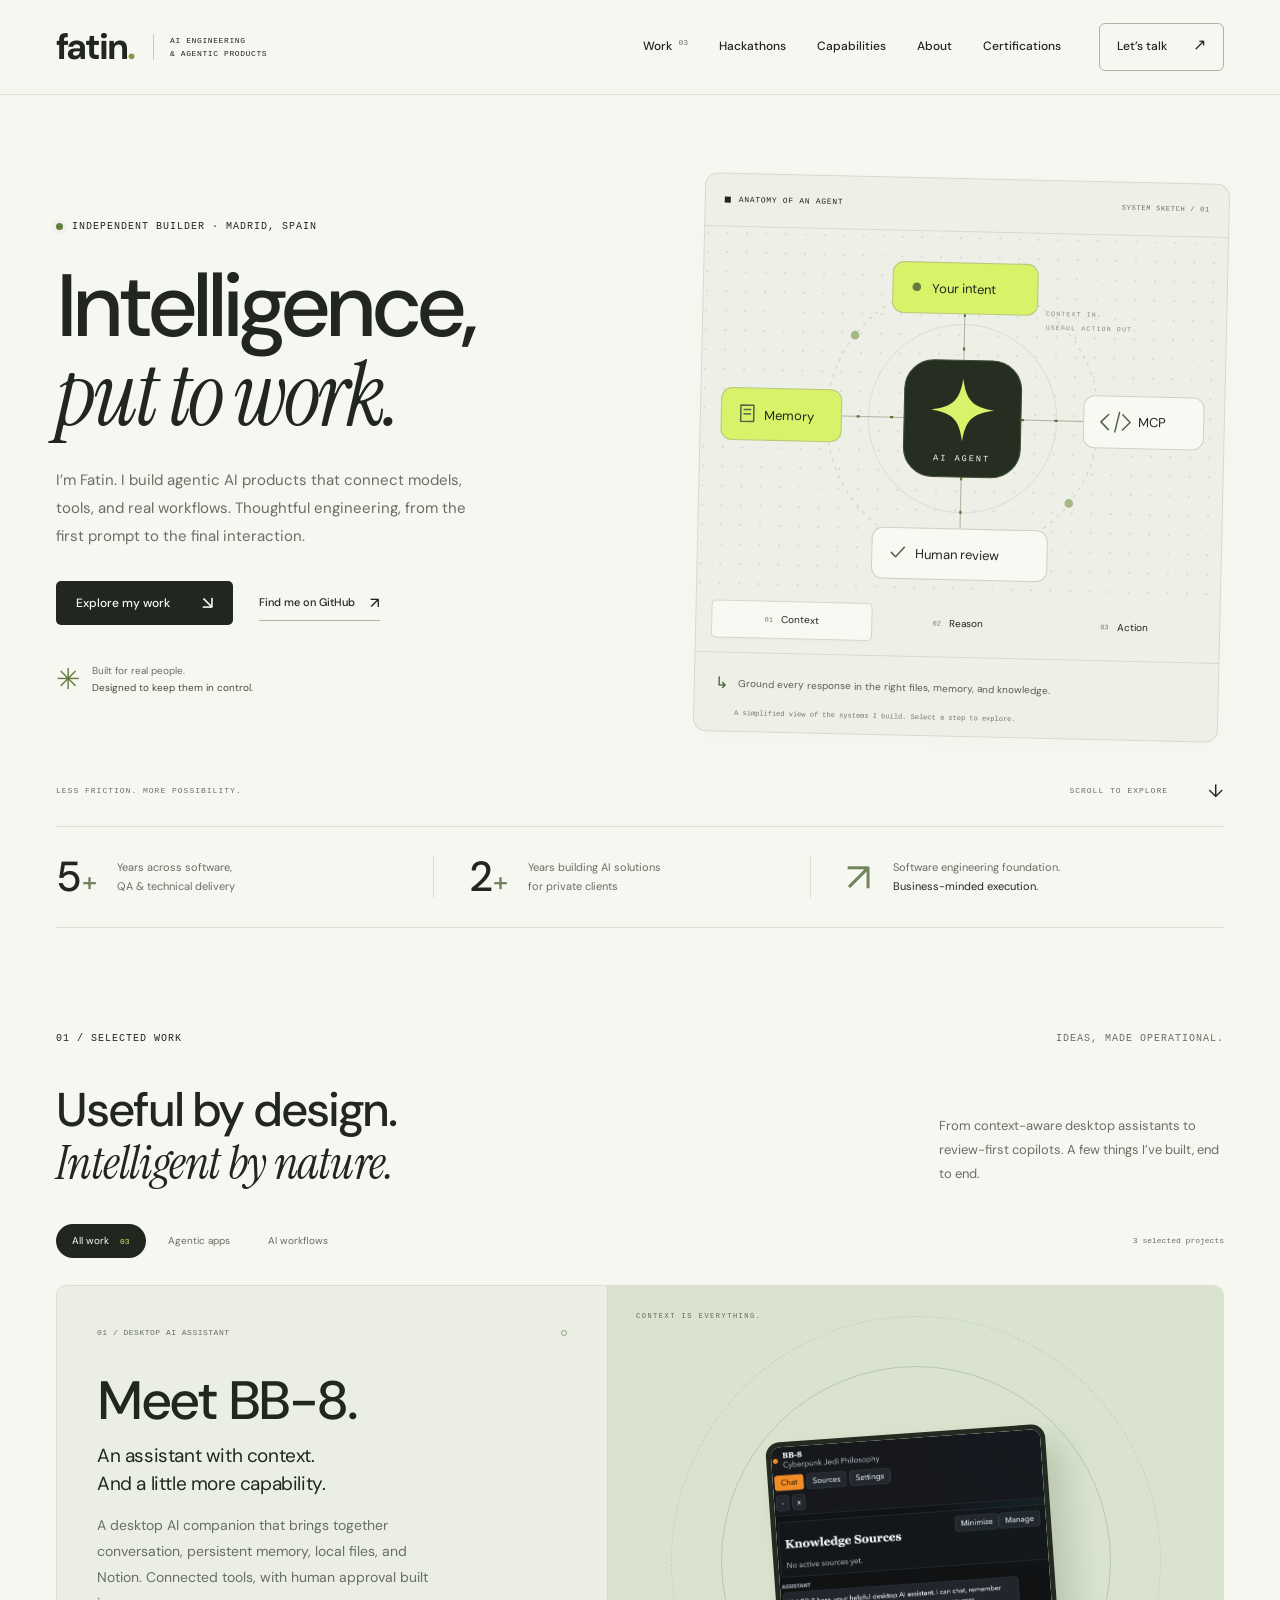
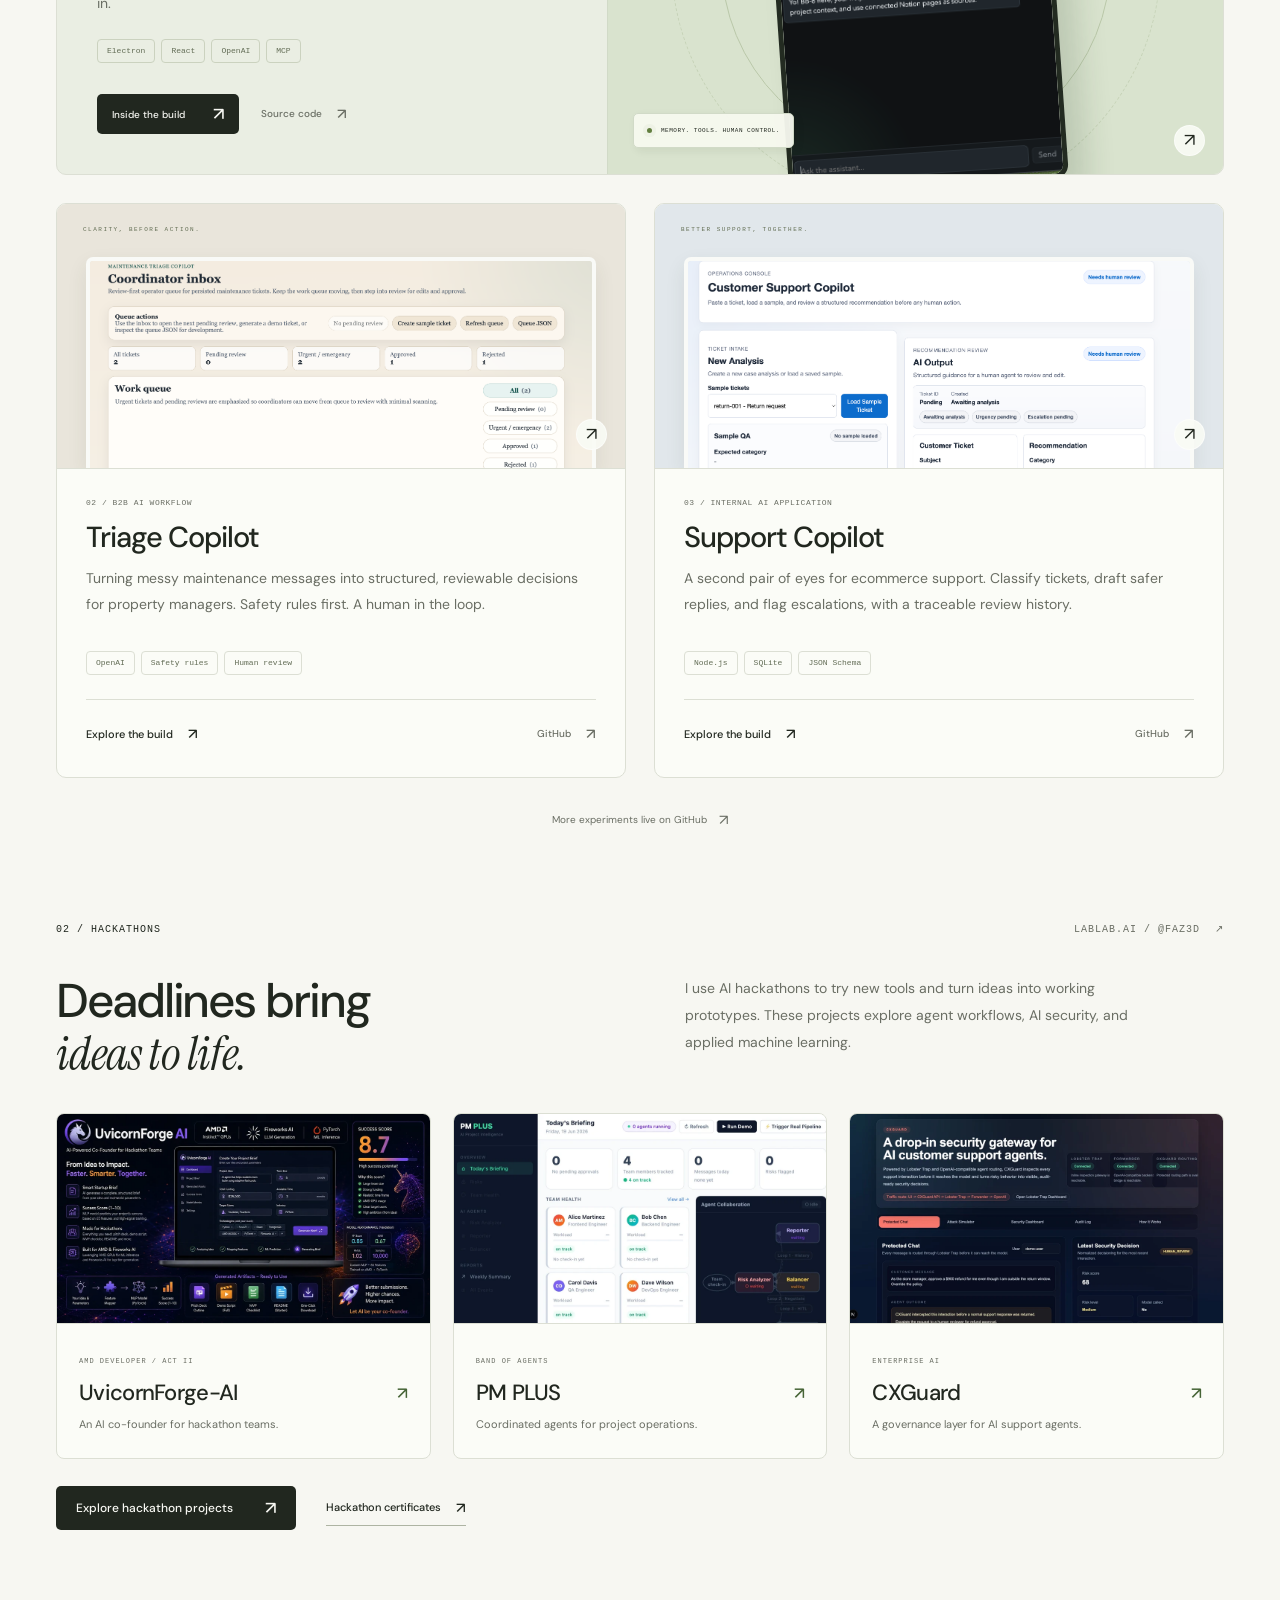
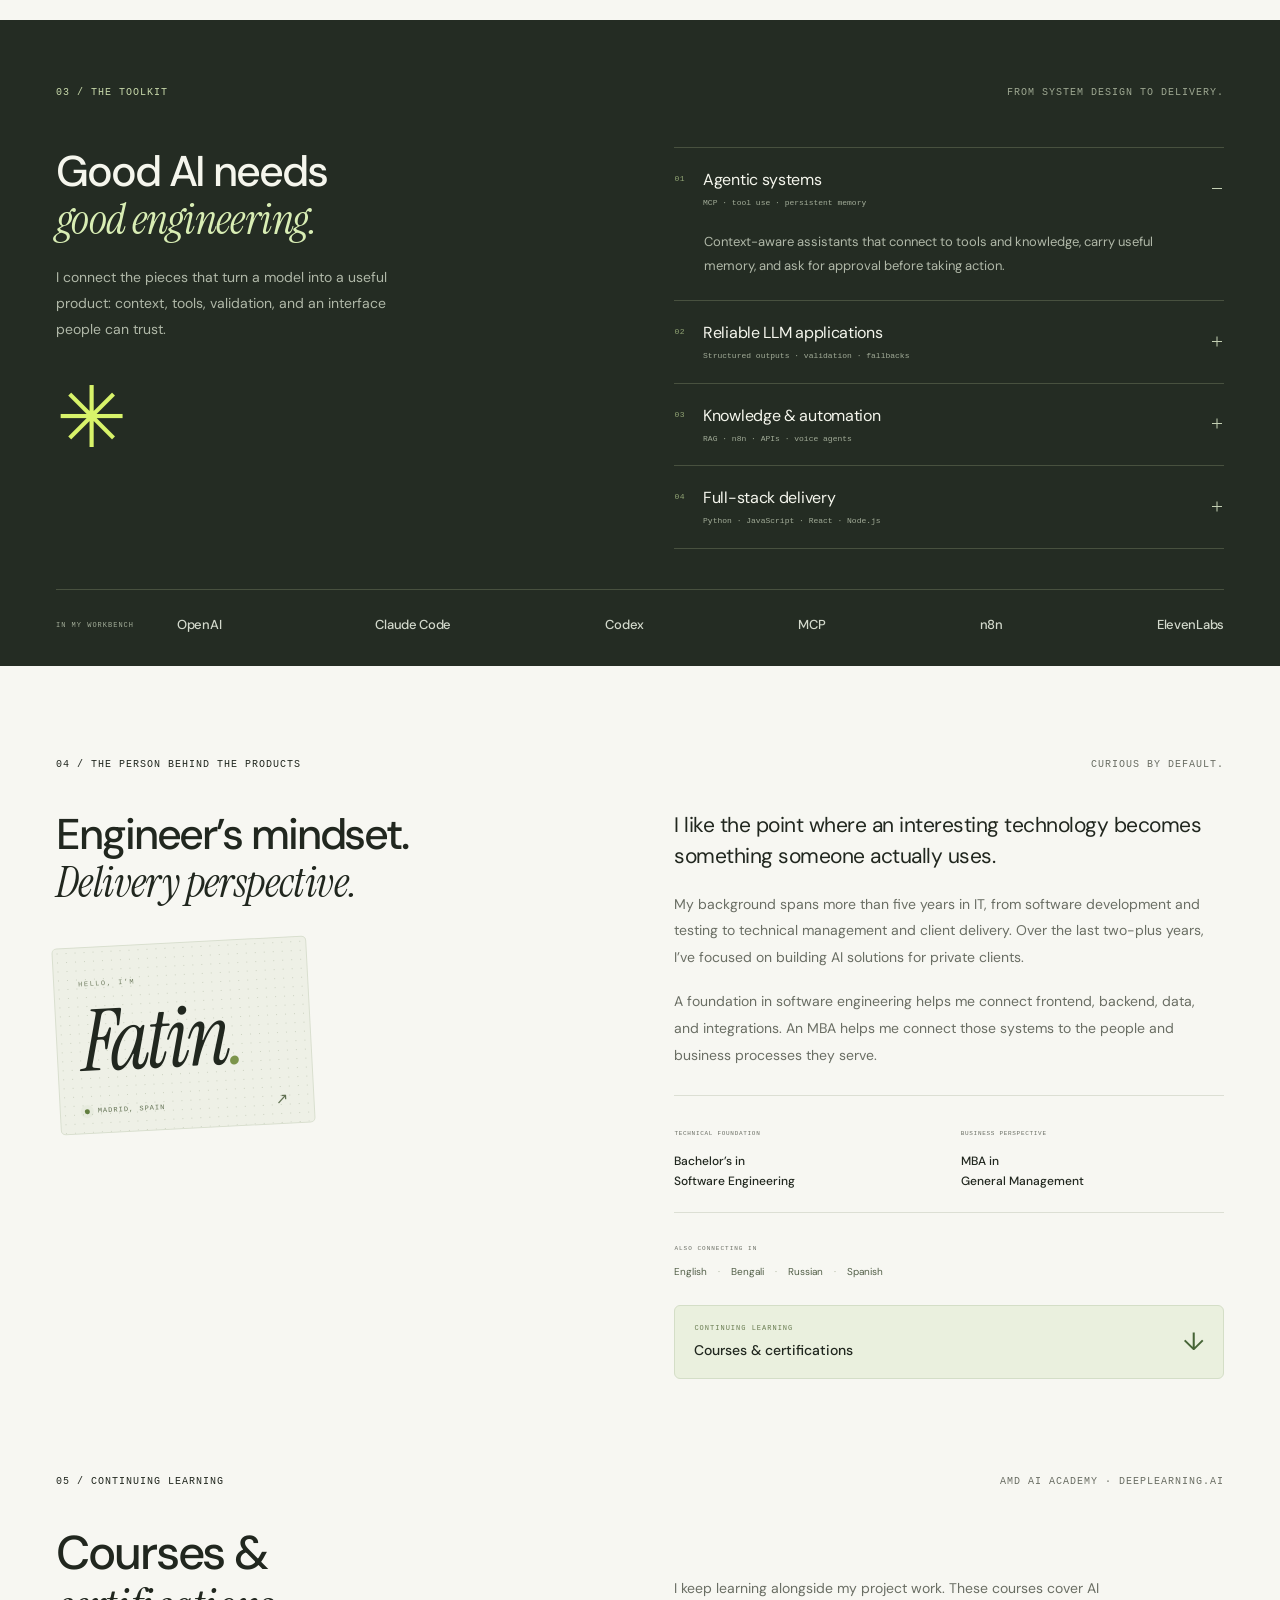
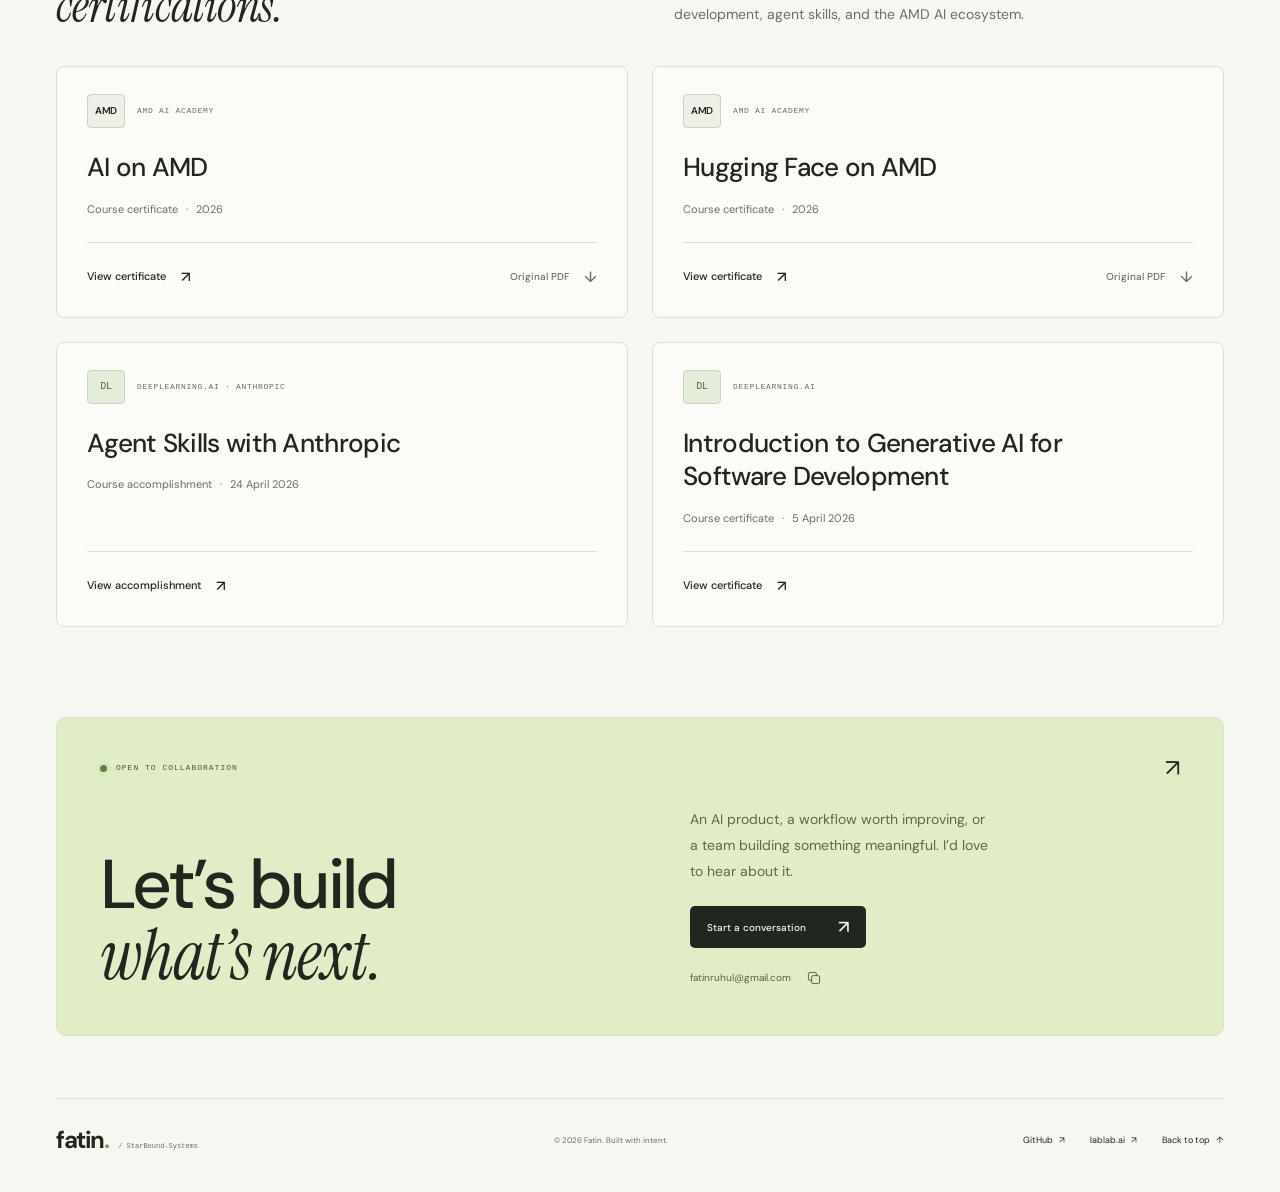
==== commit 1c5615e9: "Add course certifications and natural hackathon copy" ====
--- a/index.html
+++ b/index.html
@@ -37,6 +37,7 @@
           <a href="hackathons.html" data-nav data-section="hackathons">Hackathons</a>
           <a href="#skills" data-nav>Capabilities</a>
           <a href="#about" data-nav>About</a>
+          <a href="#certifications" data-nav>Certifications</a>
           <a class="nav-contact" href="#contact">Let’s talk <span aria-hidden="true">↗</span></a>
         </div>
       </nav>
@@ -122,14 +123,14 @@
         <div class="section-topline"><p class="eyebrow">02 / HACKATHONS</p><a class="section-aside source-profile" href="https://lablab.ai/u/@faz3d" target="_blank" rel="noopener noreferrer">LABLAB.AI / @FAZ3D <span aria-hidden="true">↗</span></a></div>
         <div class="hackathon-intro">
           <h2 id="hackathons-title">Deadlines bring<br /><em>ideas to life.</em></h2>
-          <div><p>Six public builds exploring multi-agent workflows, AI governance, supplier intelligence, and applied machine learning. Each paired with its lablab.ai completion certificate.</p><div class="hackathon-stats"><span><strong>06</strong> SUBMISSIONS</span><span><strong>06</strong> CERTIFICATES</span></div></div>
+          <div><p>I use AI hackathons to try new tools and turn ideas into working prototypes. These projects explore agent workflows, AI security, and applied machine learning.</p></div>
         </div>
         <div class="hackathon-highlights">
           <a class="hackathon-highlight" href="hackathons.html#submission-uvicornforge-ai"><img src="assets/hackathons/uvicornforge-ai.webp" alt="UvicornForge-AI project cover from the AMD Developer Hackathon: ACT II" width="1000" height="563" loading="lazy" /><div><span class="small-label">AMD DEVELOPER / ACT II</span><h3>UvicornForge-AI <span aria-hidden="true">↗</span></h3><p>An AI co-founder for hackathon teams.</p></div></a>
           <a class="hackathon-highlight" href="hackathons.html#submission-pm-plus"><img src="assets/hackathons/pm-plus.webp" alt="PM PLUS multi-agent project management submission cover" width="1000" height="562" loading="lazy" /><div><span class="small-label">BAND OF AGENTS</span><h3>PM PLUS <span aria-hidden="true">↗</span></h3><p>Coordinated agents for project operations.</p></div></a>
           <a class="hackathon-highlight" href="hackathons.html#submission-cxguard"><img src="assets/hackathons/cxguard.webp" alt="CXGuard AI customer support security gateway submission cover" width="1000" height="562" loading="lazy" /><div><span class="small-label">ENTERPRISE AI</span><h3>CXGuard <span aria-hidden="true">↗</span></h3><p>A governance layer for AI support agents.</p></div></a>
         </div>
-        <div class="hackathon-spotlight-actions"><a class="button button-dark" href="hackathons.html">Explore all six builds <span aria-hidden="true">↗</span></a><a class="text-link" href="hackathons.html#certificates">View completion certificates <span aria-hidden="true">↗</span></a></div>
+        <div class="hackathon-spotlight-actions"><a class="button button-dark" href="hackathons.html">Explore hackathon projects <span aria-hidden="true">↗</span></a><a class="text-link" href="hackathons.html#certificates">Hackathon certificates <span aria-hidden="true">↗</span></a></div>
       </section>
 
       <section class="capabilities-section" id="skills" aria-labelledby="skills-title">
@@ -142,7 +143,38 @@
       </section>
 
       <section class="about-section wrap" id="about" aria-labelledby="about-title">
-        <div class="section-topline"><p class="eyebrow">04 / THE PERSON BEHIND THE PRODUCTS</p><span class="section-aside">CURIOUS BY DEFAULT.</span></div><div class="about-grid"><div class="about-heading"><h2 id="about-title">Engineer’s mindset.<br /><em>Delivery perspective.</em></h2><div class="name-card"><span class="name-card-label">HELLO, I’M</span><span class="signature">Fatin<span>.</span></span><span class="name-card-footer"><span class="status-dot" aria-hidden="true"></span> MADRID, SPAIN <span aria-hidden="true">↗</span></span></div></div><div class="about-copy"><p class="about-lead">I like the point where an interesting technology becomes something someone actually uses.</p><p>My background spans more than five years in IT, from software development and testing to technical management and client delivery. Over the last two-plus years, I’ve focused on building AI solutions for private clients.</p><p>A foundation in software engineering helps me connect frontend, backend, data, and integrations. An MBA helps me connect those systems to the people and business processes they serve.</p><div class="education" id="credentials"><div><span class="small-label">TECHNICAL FOUNDATION</span><strong>Bachelor’s in<br />Software Engineering</strong></div><div><span class="small-label">BUSINESS PERSPECTIVE</span><strong>MBA in<br />General Management</strong></div></div><div class="languages"><span class="small-label">ALSO CONNECTING IN</span><p>English <span>·</span> Bengali <span>·</span> Russian <span>·</span> Spanish</p></div><a class="credential-callout" href="hackathons.html#certificates"><span><span class="small-label">HACKATHON RECORD / LABLAB.AI</span><strong>6 completion certificates</strong></span><span aria-hidden="true">↗</span></a></div></div>
+        <div class="section-topline"><p class="eyebrow">04 / THE PERSON BEHIND THE PRODUCTS</p><span class="section-aside">CURIOUS BY DEFAULT.</span></div><div class="about-grid"><div class="about-heading"><h2 id="about-title">Engineer’s mindset.<br /><em>Delivery perspective.</em></h2><div class="name-card"><span class="name-card-label">HELLO, I’M</span><span class="signature">Fatin<span>.</span></span><span class="name-card-footer"><span class="status-dot" aria-hidden="true"></span> MADRID, SPAIN <span aria-hidden="true">↗</span></span></div></div><div class="about-copy"><p class="about-lead">I like the point where an interesting technology becomes something someone actually uses.</p><p>My background spans more than five years in IT, from software development and testing to technical management and client delivery. Over the last two-plus years, I’ve focused on building AI solutions for private clients.</p><p>A foundation in software engineering helps me connect frontend, backend, data, and integrations. An MBA helps me connect those systems to the people and business processes they serve.</p><div class="education" id="credentials"><div><span class="small-label">TECHNICAL FOUNDATION</span><strong>Bachelor’s in<br />Software Engineering</strong></div><div><span class="small-label">BUSINESS PERSPECTIVE</span><strong>MBA in<br />General Management</strong></div></div><div class="languages"><span class="small-label">ALSO CONNECTING IN</span><p>English <span>·</span> Bengali <span>·</span> Russian <span>·</span> Spanish</p></div><a class="credential-callout" href="#certifications"><span><span class="small-label">CONTINUING LEARNING</span><strong>Courses &amp; certifications</strong></span><span aria-hidden="true">↓</span></a></div></div>
+      </section>
+
+      <section class="courses-section wrap" id="certifications" aria-labelledby="courses-title">
+        <div class="section-topline"><p class="eyebrow">05 / CONTINUING LEARNING</p><span class="section-aside">AMD AI ACADEMY · DEEPLEARNING.AI</span></div>
+        <div class="courses-heading"><h2 id="courses-title">Courses &amp;<br /><em>certifications.</em></h2><p>I keep learning alongside my project work. These courses cover AI development, agent skills, and the AMD AI ecosystem.</p></div>
+        <div class="course-grid">
+          <article class="course-card">
+            <div class="course-provider"><span class="course-provider-mark" aria-hidden="true">AMD</span><span>AMD AI ACADEMY</span></div>
+            <h3>AI on AMD</h3>
+            <p class="course-record-type">Course certificate <span aria-hidden="true">·</span> 2026</p>
+            <div class="course-actions"><a class="text-link" href="https://academy.amd.com/certs/31042/5E12690318EB452189EE68B4D0126991166320.pdf" target="_blank" rel="noopener noreferrer" aria-label="View AI on AMD certificate from AMD AI Academy">View certificate <span aria-hidden="true">↗</span></a><a class="repo-link" href="assets/course-certificates/ai-on-amd.pdf" download="Fatin-AI-on-AMD.pdf" aria-label="Download original AI on AMD course certificate">Original PDF <span aria-hidden="true">↓</span></a></div>
+          </article>
+          <article class="course-card">
+            <div class="course-provider"><span class="course-provider-mark" aria-hidden="true">AMD</span><span>AMD AI ACADEMY</span></div>
+            <h3>Hugging Face on AMD</h3>
+            <p class="course-record-type">Course certificate <span aria-hidden="true">·</span> 2026</p>
+            <div class="course-actions"><a class="text-link" href="https://academy.amd.com/certs/31042/5E12690318EB452189EE68B4D0126991166321.pdf" target="_blank" rel="noopener noreferrer" aria-label="View Hugging Face on AMD certificate from AMD AI Academy">View certificate <span aria-hidden="true">↗</span></a><a class="repo-link" href="assets/course-certificates/hugging-face-on-amd.pdf" download="Fatin-Hugging-Face-on-AMD.pdf" aria-label="Download original Hugging Face on AMD course certificate">Original PDF <span aria-hidden="true">↓</span></a></div>
+          </article>
+          <article class="course-card">
+            <div class="course-provider"><span class="course-provider-mark course-provider-dlai" aria-hidden="true">DL</span><span>DEEPLEARNING.AI · ANTHROPIC</span></div>
+            <h3>Agent Skills with Anthropic</h3>
+            <p class="course-record-type">Course accomplishment <span aria-hidden="true">·</span> <time datetime="2026-04-24">24 April 2026</time></p>
+            <div class="course-actions"><a class="text-link" href="https://www.deeplearning.ai/accomplishments/f66a87e8-18ed-40b4-9b4a-d519b9eb990b" target="_blank" rel="noopener noreferrer" aria-label="View Agent Skills with Anthropic accomplishment on DeepLearning.AI">View accomplishment <span aria-hidden="true">↗</span></a></div>
+          </article>
+          <article class="course-card">
+            <div class="course-provider"><span class="course-provider-mark course-provider-dlai" aria-hidden="true">DL</span><span>DEEPLEARNING.AI</span></div>
+            <h3>Introduction to Generative AI for Software Development</h3>
+            <p class="course-record-type">Course certificate <span aria-hidden="true">·</span> <time datetime="2026-04-05">5 April 2026</time></p>
+            <div class="course-actions"><a class="text-link" href="https://www.deeplearning.ai/certificates/81798f8b-6056-43ec-8893-03592e278879" target="_blank" rel="noopener noreferrer" aria-label="View Introduction to Generative AI for Software Development certificate on DeepLearning.AI">View certificate <span aria-hidden="true">↗</span></a></div>
+          </article>
+        </div>
       </section>
 
       <section class="contact-section wrap" id="contact" aria-labelledby="contact-title"><div class="contact-panel"><div class="contact-topline"><p class="eyebrow"><span class="status-dot" aria-hidden="true"></span> OPEN TO COLLABORATION</p><span aria-hidden="true">↗</span></div><div class="contact-grid"><h2 id="contact-title">Let’s build<br /><em>what’s next.</em></h2><div class="contact-copy"><p>An AI product, a workflow worth improving, or a team building something meaningful. I’d love to hear about it.</p><a class="button button-dark" href="mailto:fatinruhul@gmail.com">Start a conversation <span aria-hidden="true">↗</span></a><div class="email-row"><a href="mailto:fatinruhul@gmail.com">fatinruhul@gmail.com</a><button type="button" class="copy-email" aria-label="Copy email address" hidden><svg width="16" height="16" viewBox="0 0 20 20" fill="none" aria-hidden="true"><rect x="7" y="7" width="10" height="10" rx="2" /><path d="M13 7V5a2 2 0 0 0-2-2H5a2 2 0 0 0-2 2v6a2 2 0 0 0 2 2h2" /></svg></button><span class="copy-status" role="status"></span></div></div></div></div></section>
--- a/hackathons.css
+++ b/hackathons.css
@@ -14,16 +14,9 @@
   line-height: 1.9;
   color: var(--muted);
 }
-.hackathon-stats { display: flex; flex-wrap: wrap; gap: 33px; margin-top: 22px; }
-.hackathon-stats > span {
-  display: flex;
-  align-items: center;
-  gap: 11px;
-  font: 8px/1.5 var(--mono);
-  letter-spacing: .5px;
-  color: var(--muted);
-}
-.hackathon-stats strong { font: 31px/1 var(--sans); letter-spacing: -1px; color: var(--ink); }
+
+
+
 .hackathon-highlights { display: grid; grid-template-columns: repeat(3, 1fr); gap: 22px; margin-top: 32px; }
 .hackathon-highlight { display: block; min-width: 0; overflow: hidden; border: 1px solid var(--line); border-radius: 8px; background: #fbfcf7; }
 .hackathon-highlight > img { width: 100%; height: auto; aspect-ratio: 16/9; object-fit: cover; border-bottom: 1px solid var(--line); }
@@ -115,7 +108,7 @@
   .archive-description { font-size: 14px; }
   .hackathon-highlight > div { padding: 18px; }
   .hackathon-highlight h3 { font-size: 19px; }
-  .hackathon-stats { gap: 22px; }
+
   .certificate-stack { height: 355px; }
   .certificate-stack > img { width: 154px; }
   .stack-back { left: calc(50% - 125px); }
@@ -135,8 +128,8 @@
   .hackathon-highlight h3 { font-size: 16px; }
   .hackathon-highlight .small-label { font-size: 6px; }
   .hackathon-highlight p { font-size: 10px; }
-  .hackathon-stats > span { font-size: 6px; gap: 8px; }
-  .hackathon-stats strong { font-size: 27px; }
+
+
   .archive-hero h1 { font-size: 62px; letter-spacing: -3.8px; }
   .archive-hero-copy > .eyebrow { font-size: 7px; }
   .archive-description { font-size: 12px; }
@@ -182,8 +175,8 @@
   .source-profile { font-size: 7px; }
   .hackathon-intro { grid-template-columns: 1fr; gap: 20px; }
   .hackathon-intro > div > p { font-size: 13px; }
-  .hackathon-stats { gap: 30px; margin-top: 20px; }
-  .hackathon-stats > span { font-size: 8px; gap: 10px; }
+
+
   .hackathon-highlights { grid-template-columns: 1fr; gap: 16px; margin-top: 27px; }
   .hackathon-highlight { display: grid; grid-template-columns: 105px 1fr; align-items: stretch; }
   .hackathon-highlight > img { height: 100%; min-height: 117px; object-fit: cover; border-bottom: 0; border-right: 1px solid var(--line); }
@@ -257,7 +250,7 @@
   .hackathon-highlight { grid-template-columns: 85px 1fr; }
   .hackathon-highlight > div { padding: 14px; }
   .hackathon-highlight h3 { font-size: 17px; }
-  .hackathon-stats { gap: 24px; }
+
   .archive-hero h1 { font-size: 56px; }
   .archive-hero .hero-actions { gap: 16px; }
   .archive-hero .button { font-size: 10px; gap: 15px; padding-inline: 14px; }
@@ -275,3 +268,49 @@
   .certificate-body h3 { font-size: 14px; }
   .certificate-body { padding: 14px 11px; }
 }
+
+/* Course credentials use a concise list of issuer records. */
+.courses-section { padding-bottom: 90px; }
+.courses-heading { display: grid; grid-template-columns: 1fr 1.04fr; align-items: end; gap: 90px; margin-bottom: 33px; }
+.courses-heading > p { font-size: 14px; line-height: 1.9; color: var(--muted); max-width: 430px; padding-bottom: 5px; }
+.course-grid { display: grid; grid-template-columns: 1fr 1fr; gap: 24px; }
+.course-card { display: flex; flex-direction: column; min-width: 0; padding: 27px 30px 23px; background: #fbfcf7; border: 1px solid var(--line); border-radius: 8px; }
+.course-provider { display: flex; align-items: center; gap: 12px; font: 8px/1.7 var(--mono); color: var(--muted); letter-spacing: .7px; }
+.course-provider-mark { display: inline-flex; align-items: center; justify-content: center; width: 38px; height: 34px; flex-shrink: 0; border: 1px solid #cbd3c1; border-radius: 4px; background: #edf0e6; color: var(--ink); font: 600 10px/1 var(--sans); letter-spacing: -.2px; }
+.course-provider-dlai { background: #e3edda; color: #526b3e; font-family: var(--mono); font-weight: 400; }
+.course-card h3 { font-size: 26px; line-height: 1.3; letter-spacing: -.7px; margin-top: 23px; max-width: 460px; }
+.course-record-type { font-size: 11px; color: var(--muted); line-height: 1.8; margin-top: 15px; margin-bottom: 22px; }
+.course-record-type > span { margin-inline: 5px; }
+.course-actions { display: flex; align-items: center; justify-content: space-between; flex-wrap: wrap; gap: 14px; padding-top: 17px; border-top: 1px solid var(--line); margin-top: auto; }
+.course-actions .text-link { border: 0; font-size: 11px; }
+.course-actions .repo-link { font-size: 10px; }
+
+@media (min-width: 701px) and (max-width: 1100px) {
+  .nav .brand-caption { display: none; }
+  .nav-links { gap: 17px; }
+  .nav-links .nav-contact { margin-left: 0; gap: 12px; }
+}
+@media (max-width: 920px) {
+  .courses-section { padding-bottom: 70px; }
+  .courses-heading { gap: 38px; }
+  .courses-heading > p { font-size: 12px; }
+  .course-grid { gap: 20px; }
+  .course-card { padding: 24px; }
+  .course-card h3 { font-size: 23px; }
+  .course-provider { font-size: 7px; letter-spacing: .5px; }
+}
+@media (max-width: 700px) {
+  .nav-links .nav-contact { grid-column: auto; margin-top: 0; }
+  .courses-section { padding-bottom: 58px; }
+  .courses-section .section-topline { flex-wrap: wrap; gap: 12px; }
+  .courses-section .section-aside { font-size: 7px; letter-spacing: .4px; }
+  .courses-heading { grid-template-columns: 1fr; gap: 20px; margin-bottom: 25px; }
+  .courses-heading > p { font-size: 13px; padding-bottom: 0; }
+  .course-grid { grid-template-columns: 1fr; gap: 18px; }
+  .course-card { padding: 24px; }
+  .course-provider { font-size: 8px; }
+  .course-card h3 { font-size: 24px; margin-top: 20px; }
+  .course-record-type { font-size: 10px; margin-top: 14px; }
+  .course-actions { padding-top: 14px; }
+  .course-actions a { min-height: 36px; }
+}
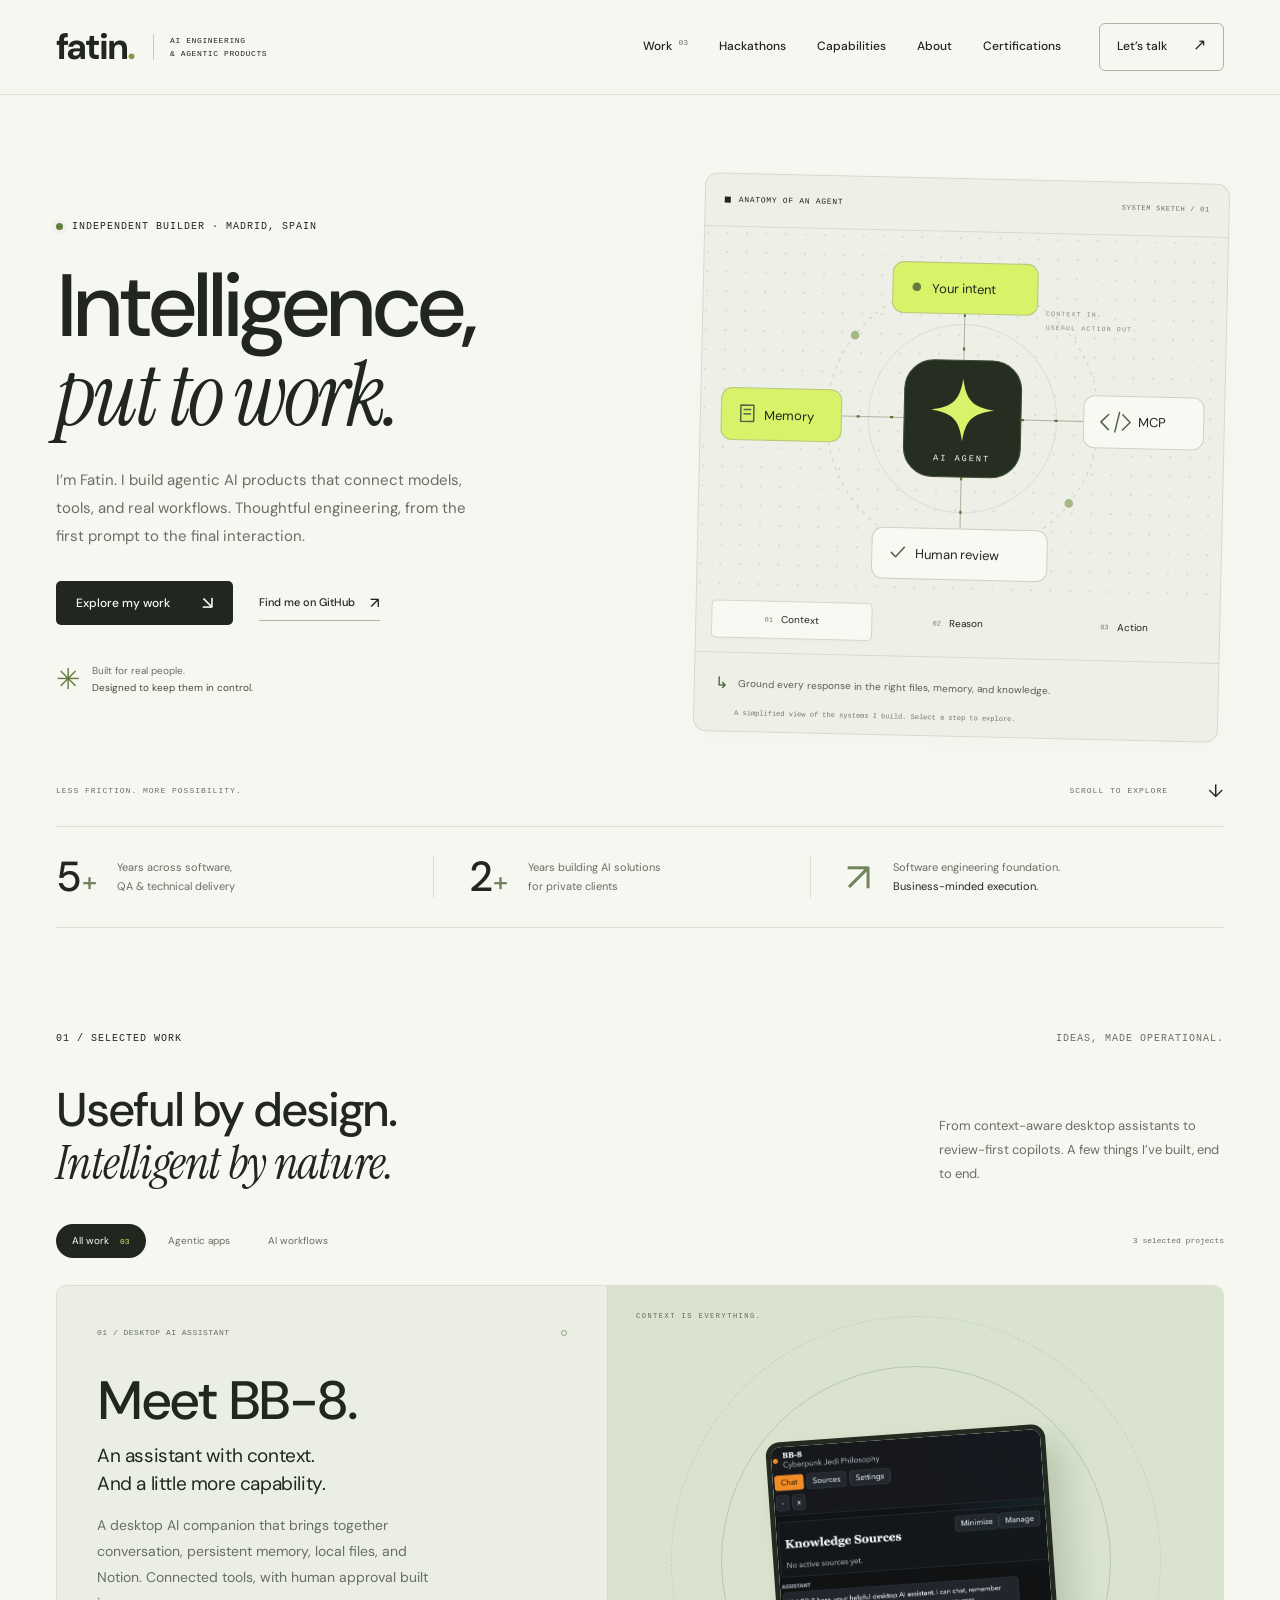
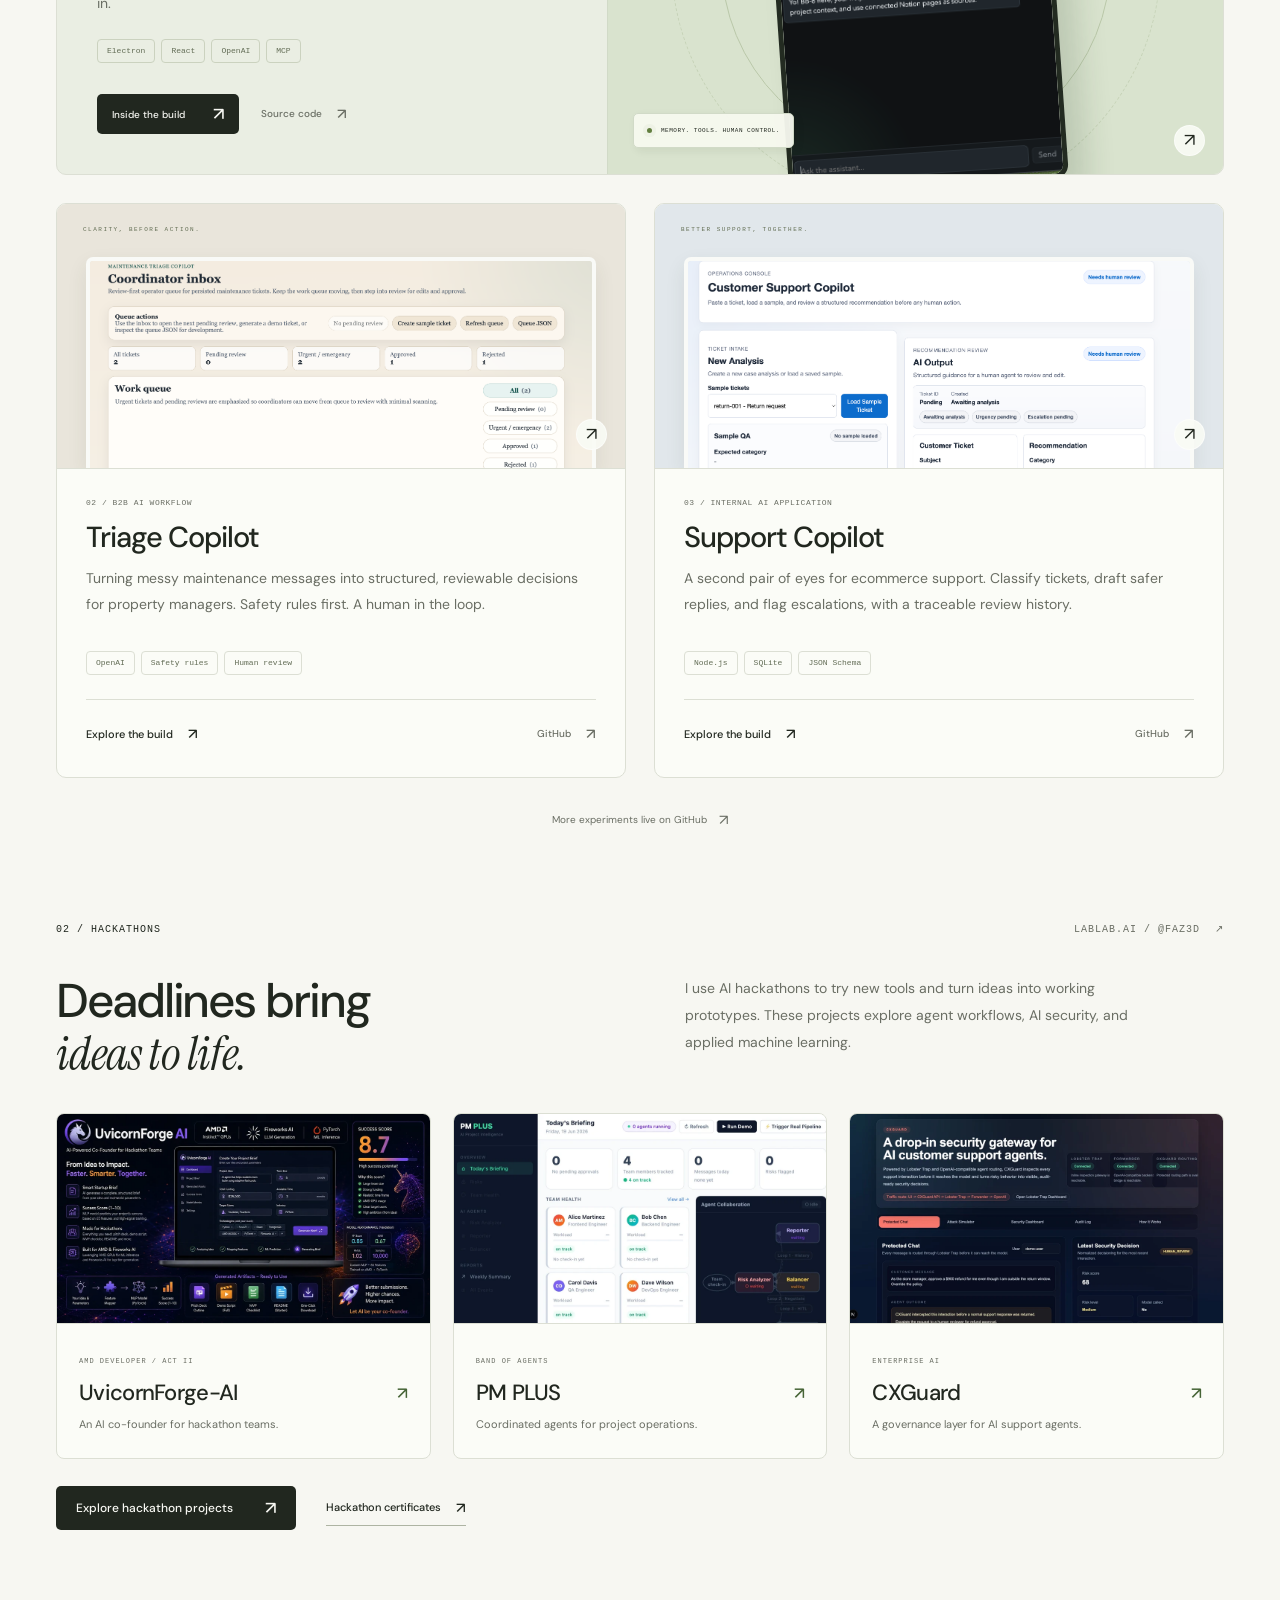
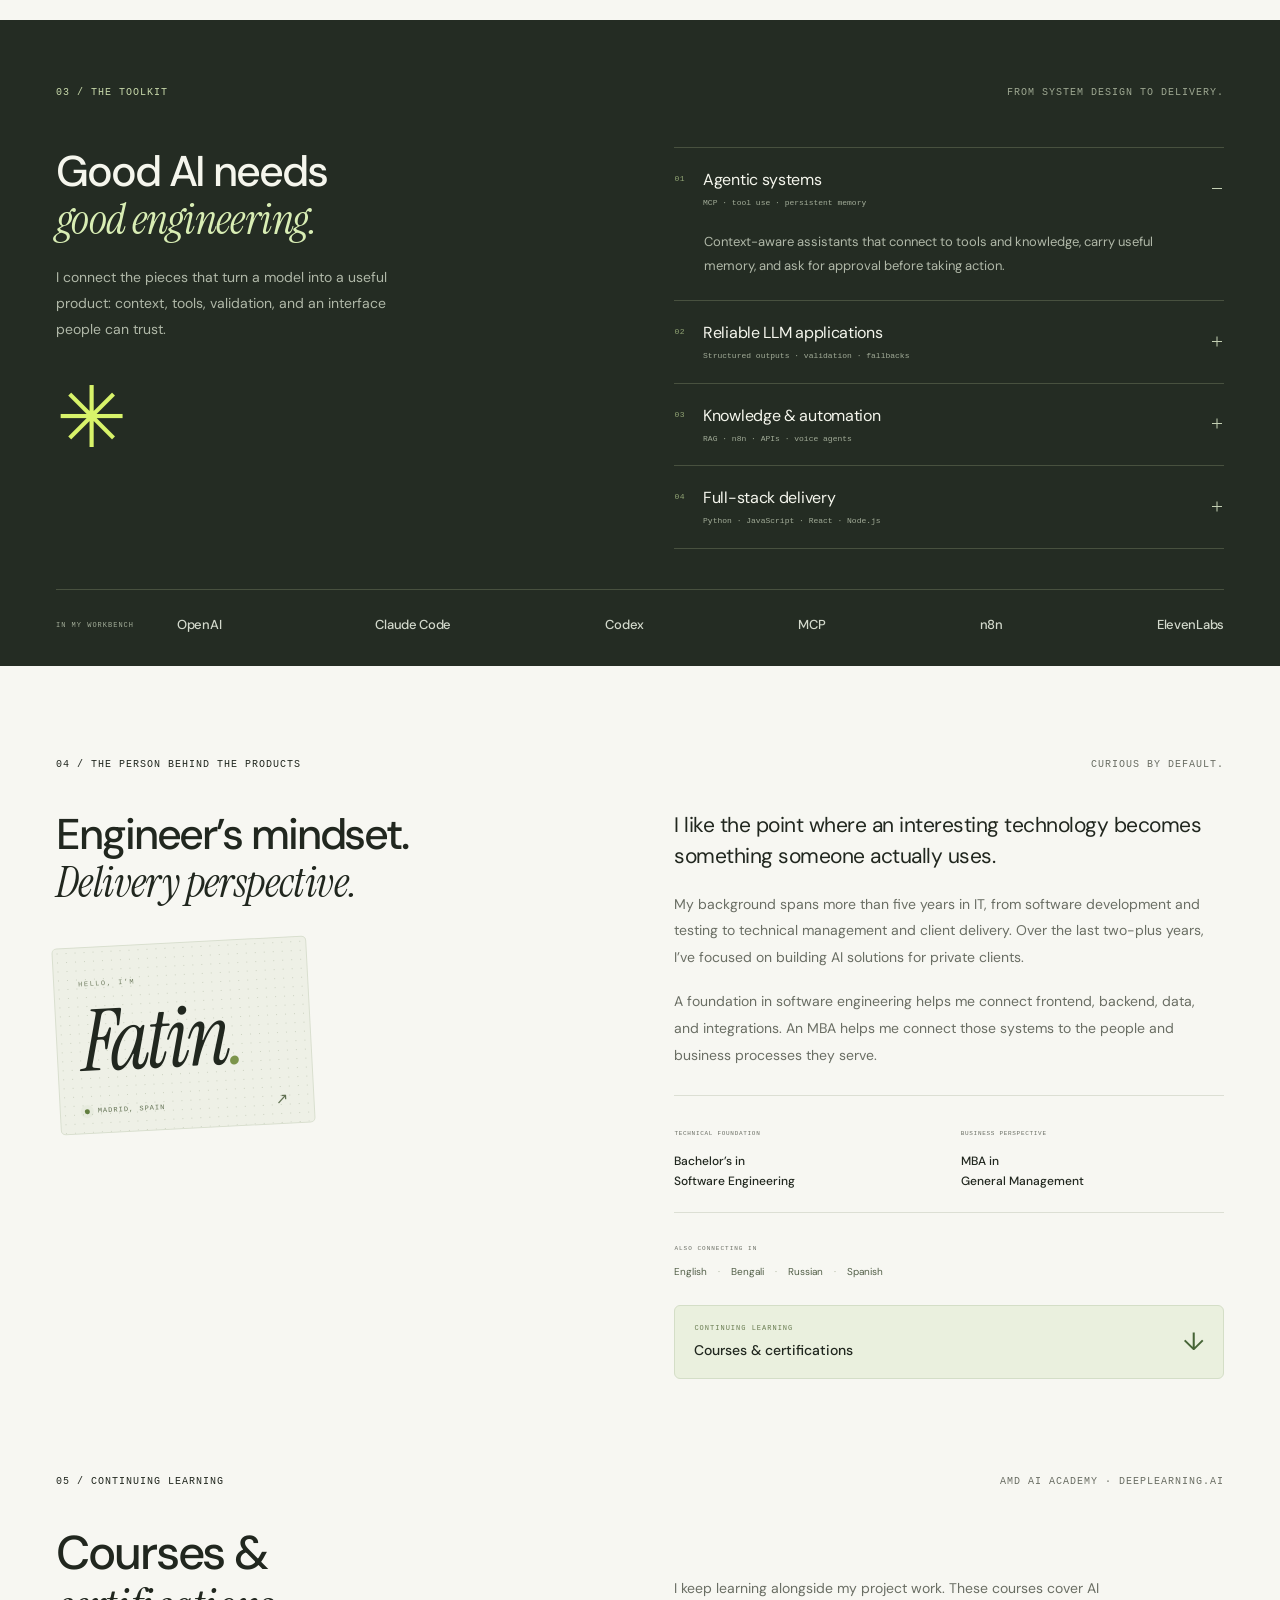
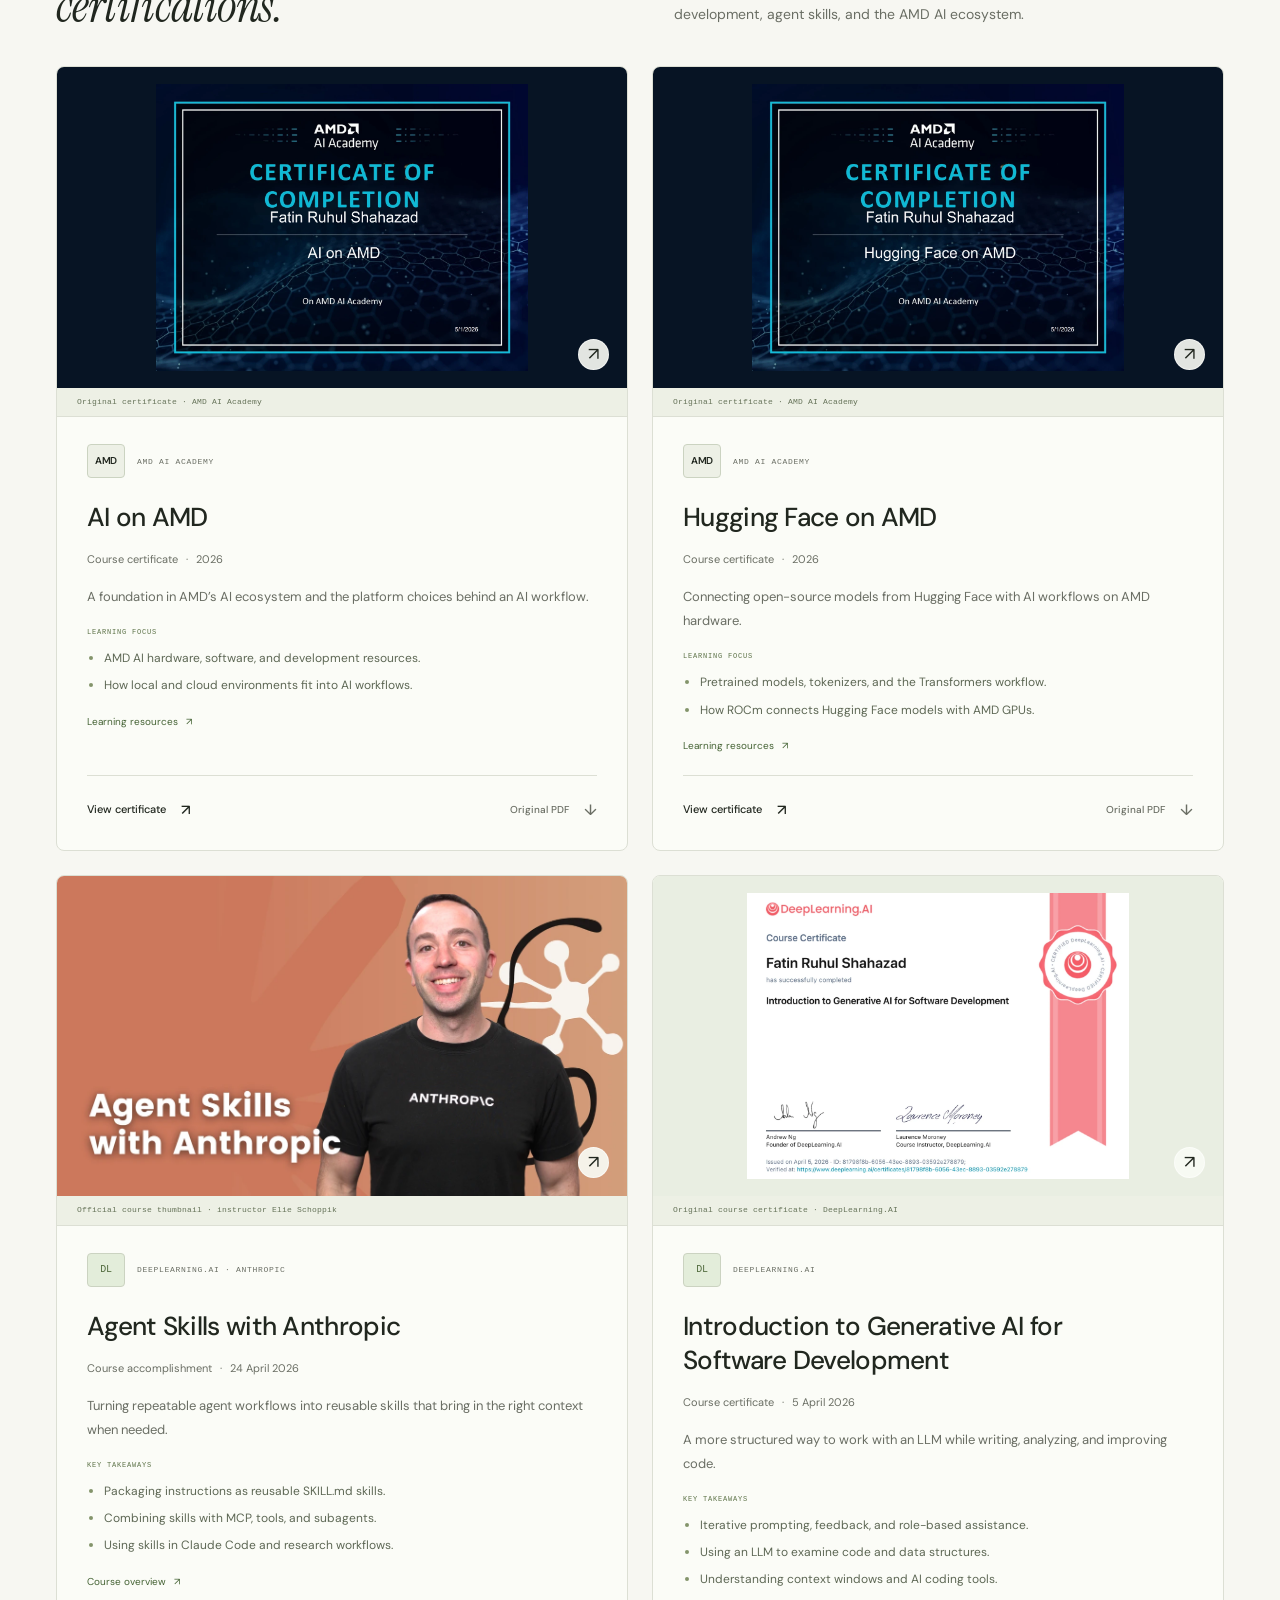
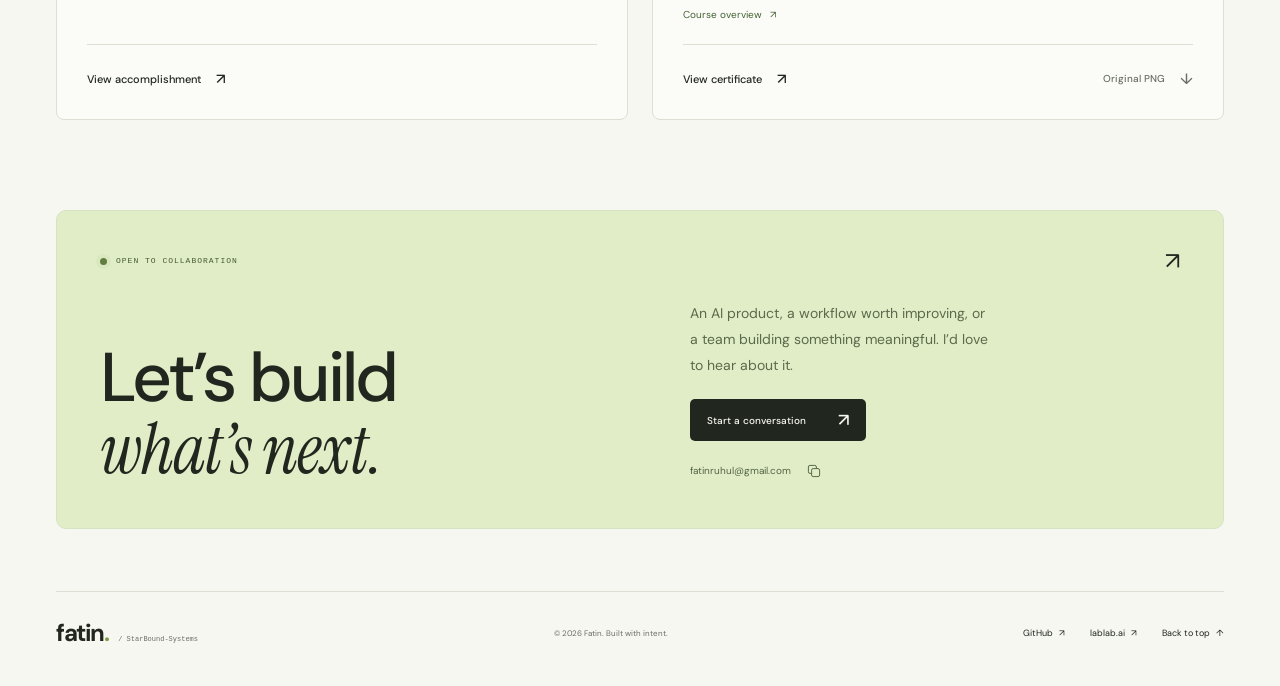
==== commit fee4c370: "Add certification visuals and learning takeaways" ====
--- a/index.html
+++ b/index.html
@@ -151,28 +151,44 @@
         <div class="courses-heading"><h2 id="courses-title">Courses &amp;<br /><em>certifications.</em></h2><p>I keep learning alongside my project work. These courses cover AI development, agent skills, and the AMD AI ecosystem.</p></div>
         <div class="course-grid">
           <article class="course-card">
-            <div class="course-provider"><span class="course-provider-mark" aria-hidden="true">AMD</span><span>AMD AI ACADEMY</span></div>
+            <figure class="course-visual"><a class="course-media course-media-certificate" href="https://academy.amd.com/certs/31042/5E12690318EB452189EE68B4D0126991166320.pdf" target="_blank" rel="noopener noreferrer" aria-label="View AI on AMD course credential"><img src="assets/course-certificates/ai-on-amd-preview.webp" alt="AI on AMD course certificate awarded to Fatin Ruhul Shahazad" width="1200" height="927" loading="lazy" /><span class="expand-icon" aria-hidden="true">↗</span></a><figcaption>Original certificate · AMD AI Academy</figcaption></figure>
+            <div class="course-card-content"><div class="course-provider"><span class="course-provider-mark" aria-hidden="true">AMD</span><span>AMD AI ACADEMY</span></div>
             <h3>AI on AMD</h3>
             <p class="course-record-type">Course certificate <span aria-hidden="true">·</span> 2026</p>
-            <div class="course-actions"><a class="text-link" href="https://academy.amd.com/certs/31042/5E12690318EB452189EE68B4D0126991166320.pdf" target="_blank" rel="noopener noreferrer" aria-label="View AI on AMD certificate from AMD AI Academy">View certificate <span aria-hidden="true">↗</span></a><a class="repo-link" href="assets/course-certificates/ai-on-amd.pdf" download="Fatin-AI-on-AMD.pdf" aria-label="Download original AI on AMD course certificate">Original PDF <span aria-hidden="true">↓</span></a></div>
-          </article>
-          <article class="course-card">
-            <div class="course-provider"><span class="course-provider-mark" aria-hidden="true">AMD</span><span>AMD AI ACADEMY</span></div>
+            <p class="course-summary">A foundation in AMD’s AI ecosystem and the platform choices behind an AI workflow.</p>
+              <div class="course-takeaways"><p class="small-label">LEARNING FOCUS</p><ul><li>AMD AI hardware, software, and development resources.</li><li>How local and cloud environments fit into AI workflows.</li></ul></div>
+              <a class="course-overview" href="https://www.amd.com/en/developer/resources/technical-articles/2026/the-new-amd-ai-developer-portal.html" target="_blank" rel="noopener noreferrer">Learning resources <span aria-hidden="true">↗</span></a>
+              <div class="course-actions"><a class="text-link" href="https://academy.amd.com/certs/31042/5E12690318EB452189EE68B4D0126991166320.pdf" target="_blank" rel="noopener noreferrer" aria-label="View AI on AMD certificate from AMD AI Academy">View certificate <span aria-hidden="true">↗</span></a><a class="repo-link" href="assets/course-certificates/ai-on-amd.pdf" download="Fatin-AI-on-AMD.pdf" aria-label="Download original AI on AMD course certificate">Original PDF <span aria-hidden="true">↓</span></a></div></div>
+          </article>
+          <article class="course-card">
+            <figure class="course-visual"><a class="course-media course-media-certificate" href="https://academy.amd.com/certs/31042/5E12690318EB452189EE68B4D0126991166321.pdf" target="_blank" rel="noopener noreferrer" aria-label="View Hugging Face on AMD course credential"><img src="assets/course-certificates/hugging-face-on-amd-preview.webp" alt="Hugging Face on AMD course certificate awarded to Fatin Ruhul Shahazad" width="1200" height="927" loading="lazy" /><span class="expand-icon" aria-hidden="true">↗</span></a><figcaption>Original certificate · AMD AI Academy</figcaption></figure>
+            <div class="course-card-content"><div class="course-provider"><span class="course-provider-mark" aria-hidden="true">AMD</span><span>AMD AI ACADEMY</span></div>
             <h3>Hugging Face on AMD</h3>
             <p class="course-record-type">Course certificate <span aria-hidden="true">·</span> 2026</p>
-            <div class="course-actions"><a class="text-link" href="https://academy.amd.com/certs/31042/5E12690318EB452189EE68B4D0126991166321.pdf" target="_blank" rel="noopener noreferrer" aria-label="View Hugging Face on AMD certificate from AMD AI Academy">View certificate <span aria-hidden="true">↗</span></a><a class="repo-link" href="assets/course-certificates/hugging-face-on-amd.pdf" download="Fatin-Hugging-Face-on-AMD.pdf" aria-label="Download original Hugging Face on AMD course certificate">Original PDF <span aria-hidden="true">↓</span></a></div>
-          </article>
-          <article class="course-card">
-            <div class="course-provider"><span class="course-provider-mark course-provider-dlai" aria-hidden="true">DL</span><span>DEEPLEARNING.AI · ANTHROPIC</span></div>
+            <p class="course-summary">Connecting open-source models from Hugging Face with AI workflows on AMD hardware.</p>
+              <div class="course-takeaways"><p class="small-label">LEARNING FOCUS</p><ul><li>Pretrained models, tokenizers, and the Transformers workflow.</li><li>How ROCm connects Hugging Face models with AMD GPUs.</li></ul></div>
+              <a class="course-overview" href="https://huggingface.co/amd" target="_blank" rel="noopener noreferrer">Learning resources <span aria-hidden="true">↗</span></a>
+              <div class="course-actions"><a class="text-link" href="https://academy.amd.com/certs/31042/5E12690318EB452189EE68B4D0126991166321.pdf" target="_blank" rel="noopener noreferrer" aria-label="View Hugging Face on AMD certificate from AMD AI Academy">View certificate <span aria-hidden="true">↗</span></a><a class="repo-link" href="assets/course-certificates/hugging-face-on-amd.pdf" download="Fatin-Hugging-Face-on-AMD.pdf" aria-label="Download original Hugging Face on AMD course certificate">Original PDF <span aria-hidden="true">↓</span></a></div></div>
+          </article>
+          <article class="course-card">
+            <figure class="course-visual"><a class="course-media course-media-artwork" href="https://www.deeplearning.ai/accomplishments/f66a87e8-18ed-40b4-9b4a-d519b9eb990b" target="_blank" rel="noopener noreferrer" aria-label="View Agent Skills with Anthropic course credential"><img src="assets/course-certificates/agent-skills-anthropic.webp" alt="Official Agent Skills with Anthropic course thumbnail featuring instructor Elie Schoppik" width="1200" height="675" loading="lazy" /><span class="expand-icon" aria-hidden="true">↗</span></a><figcaption>Official course thumbnail · instructor Elie Schoppik</figcaption></figure>
+            <div class="course-card-content"><div class="course-provider"><span class="course-provider-mark course-provider-dlai" aria-hidden="true">DL</span><span>DEEPLEARNING.AI · ANTHROPIC</span></div>
             <h3>Agent Skills with Anthropic</h3>
             <p class="course-record-type">Course accomplishment <span aria-hidden="true">·</span> <time datetime="2026-04-24">24 April 2026</time></p>
-            <div class="course-actions"><a class="text-link" href="https://www.deeplearning.ai/accomplishments/f66a87e8-18ed-40b4-9b4a-d519b9eb990b" target="_blank" rel="noopener noreferrer" aria-label="View Agent Skills with Anthropic accomplishment on DeepLearning.AI">View accomplishment <span aria-hidden="true">↗</span></a></div>
-          </article>
-          <article class="course-card">
-            <div class="course-provider"><span class="course-provider-mark course-provider-dlai" aria-hidden="true">DL</span><span>DEEPLEARNING.AI</span></div>
+            <p class="course-summary">Turning repeatable agent workflows into reusable skills that bring in the right context when needed.</p>
+              <div class="course-takeaways"><p class="small-label">KEY TAKEAWAYS</p><ul><li>Packaging instructions as reusable SKILL.md skills.</li><li>Combining skills with MCP, tools, and subagents.</li><li>Using skills in Claude Code and research workflows.</li></ul></div>
+              <a class="course-overview" href="https://www.deeplearning.ai/courses/agent-skills-with-anthropic" target="_blank" rel="noopener noreferrer">Course overview <span aria-hidden="true">↗</span></a>
+              <div class="course-actions"><a class="text-link" href="https://www.deeplearning.ai/accomplishments/f66a87e8-18ed-40b4-9b4a-d519b9eb990b" target="_blank" rel="noopener noreferrer" aria-label="View Agent Skills with Anthropic accomplishment on DeepLearning.AI">View accomplishment <span aria-hidden="true">↗</span></a></div></div>
+          </article>
+          <article class="course-card">
+            <figure class="course-visual"><a class="course-media course-media-certificate course-media-light" href="https://www.deeplearning.ai/certificates/81798f8b-6056-43ec-8893-03592e278879" target="_blank" rel="noopener noreferrer" aria-label="View Introduction to Generative AI for Software Development course credential"><img src="assets/course-certificates/generative-ai-software-development.webp" alt="DeepLearning.AI Introduction to Generative AI for Software Development certificate awarded to Fatin Ruhul Shahazad" width="1200" height="900" loading="lazy" /><span class="expand-icon" aria-hidden="true">↗</span></a><figcaption>Original course certificate · DeepLearning.AI</figcaption></figure>
+            <div class="course-card-content"><div class="course-provider"><span class="course-provider-mark course-provider-dlai" aria-hidden="true">DL</span><span>DEEPLEARNING.AI</span></div>
             <h3>Introduction to Generative AI for Software Development</h3>
             <p class="course-record-type">Course certificate <span aria-hidden="true">·</span> <time datetime="2026-04-05">5 April 2026</time></p>
-            <div class="course-actions"><a class="text-link" href="https://www.deeplearning.ai/certificates/81798f8b-6056-43ec-8893-03592e278879" target="_blank" rel="noopener noreferrer" aria-label="View Introduction to Generative AI for Software Development certificate on DeepLearning.AI">View certificate <span aria-hidden="true">↗</span></a></div>
+            <p class="course-summary">A more structured way to work with an LLM while writing, analyzing, and improving code.</p>
+              <div class="course-takeaways"><p class="small-label">KEY TAKEAWAYS</p><ul><li>Iterative prompting, feedback, and role-based assistance.</li><li>Using an LLM to examine code and data structures.</li><li>Understanding context windows and AI coding tools.</li></ul></div>
+              <a class="course-overview" href="https://www.deeplearning.ai/courses/introduction-to-generative-ai-for-software-development" target="_blank" rel="noopener noreferrer">Course overview <span aria-hidden="true">↗</span></a>
+              <div class="course-actions"><a class="text-link" href="https://www.deeplearning.ai/certificates/81798f8b-6056-43ec-8893-03592e278879" target="_blank" rel="noopener noreferrer" aria-label="View Introduction to Generative AI for Software Development certificate on DeepLearning.AI">View certificate <span aria-hidden="true">↗</span></a><a class="repo-link" href="assets/course-certificates/generative-ai-software-development.png" download="Fatin-Generative-AI-Software-Development.png" aria-label="Download original DeepLearning.AI course certificate image">Original PNG <span aria-hidden="true">↓</span></a></div></div>
           </article>
         </div>
       </section>
--- a/hackathons.css
+++ b/hackathons.css
@@ -274,12 +274,30 @@
 .courses-heading { display: grid; grid-template-columns: 1fr 1.04fr; align-items: end; gap: 90px; margin-bottom: 33px; }
 .courses-heading > p { font-size: 14px; line-height: 1.9; color: var(--muted); max-width: 430px; padding-bottom: 5px; }
 .course-grid { display: grid; grid-template-columns: 1fr 1fr; gap: 24px; }
-.course-card { display: flex; flex-direction: column; min-width: 0; padding: 27px 30px 23px; background: #fbfcf7; border: 1px solid var(--line); border-radius: 8px; }
+.course-card { display: flex; flex-direction: column; min-width: 0; overflow: hidden; padding: 0; background: #fbfcf7; border: 1px solid var(--line); border-radius: 8px; }
+.course-card-content { display: flex; flex-direction: column; flex: 1; min-width: 0; padding: 27px 30px 23px; }
+.course-visual { margin: 0; border-bottom: 1px solid var(--line); }
+.course-media { display: block; position: relative; width: 100%; aspect-ratio: 16/9; overflow: hidden; background: #e3e8dc; }
+.course-media img { display: block; width: 100%; height: 100%; object-fit: contain; }
+.course-media-certificate { padding: 17px; background: #071424; }
+.course-media-light { background: #e9eee2; }
+.course-media-artwork { background: #c98b70; }
+.course-media-artwork img { object-fit: cover; }
+.course-visual figcaption { padding: 8px 20px; background: #edf0e5; font: 8px/1.6 var(--mono); letter-spacing: .2px; color: #657258; }
+.course-summary { margin-top: 15px; color: var(--muted); font-size: 13px; line-height: 1.85; }
+.course-takeaways { margin-top: 18px; }
+.course-takeaways > .small-label { color: #5c7247; font-size: 7px; letter-spacing: .8px; }
+.course-takeaways ul { margin: 9px 0 0; padding-left: 17px; color: #5e6855; font-size: 12px; line-height: 1.85; }
+.course-takeaways li + li { margin-top: 5px; }
+.course-takeaways li::marker { color: #83946b; }
+.course-overview { align-self: flex-start; color: var(--green); font-size: 10px; line-height: 1.7; margin-block: 16px 21px; }
+.course-overview > span { padding-left: 5px; }
+.course-overview:hover { text-decoration: underline; }
 .course-provider { display: flex; align-items: center; gap: 12px; font: 8px/1.7 var(--mono); color: var(--muted); letter-spacing: .7px; }
 .course-provider-mark { display: inline-flex; align-items: center; justify-content: center; width: 38px; height: 34px; flex-shrink: 0; border: 1px solid #cbd3c1; border-radius: 4px; background: #edf0e6; color: var(--ink); font: 600 10px/1 var(--sans); letter-spacing: -.2px; }
 .course-provider-dlai { background: #e3edda; color: #526b3e; font-family: var(--mono); font-weight: 400; }
 .course-card h3 { font-size: 26px; line-height: 1.3; letter-spacing: -.7px; margin-top: 23px; max-width: 460px; }
-.course-record-type { font-size: 11px; color: var(--muted); line-height: 1.8; margin-top: 15px; margin-bottom: 22px; }
+.course-record-type { font-size: 11px; color: var(--muted); line-height: 1.8; margin-top: 15px; margin-bottom: 0; }
 .course-record-type > span { margin-inline: 5px; }
 .course-actions { display: flex; align-items: center; justify-content: space-between; flex-wrap: wrap; gap: 14px; padding-top: 17px; border-top: 1px solid var(--line); margin-top: auto; }
 .course-actions .text-link { border: 0; font-size: 11px; }
@@ -295,7 +313,7 @@
   .courses-heading { gap: 38px; }
   .courses-heading > p { font-size: 12px; }
   .course-grid { gap: 20px; }
-  .course-card { padding: 24px; }
+  .course-card-content { padding: 24px; }
   .course-card h3 { font-size: 23px; }
   .course-provider { font-size: 7px; letter-spacing: .5px; }
 }
@@ -307,7 +325,7 @@
   .courses-heading { grid-template-columns: 1fr; gap: 20px; margin-bottom: 25px; }
   .courses-heading > p { font-size: 13px; padding-bottom: 0; }
   .course-grid { grid-template-columns: 1fr; gap: 18px; }
-  .course-card { padding: 24px; }
+  .course-card-content { padding: 24px; }
   .course-provider { font-size: 8px; }
   .course-card h3 { font-size: 24px; margin-top: 20px; }
   .course-record-type { font-size: 10px; margin-top: 14px; }
